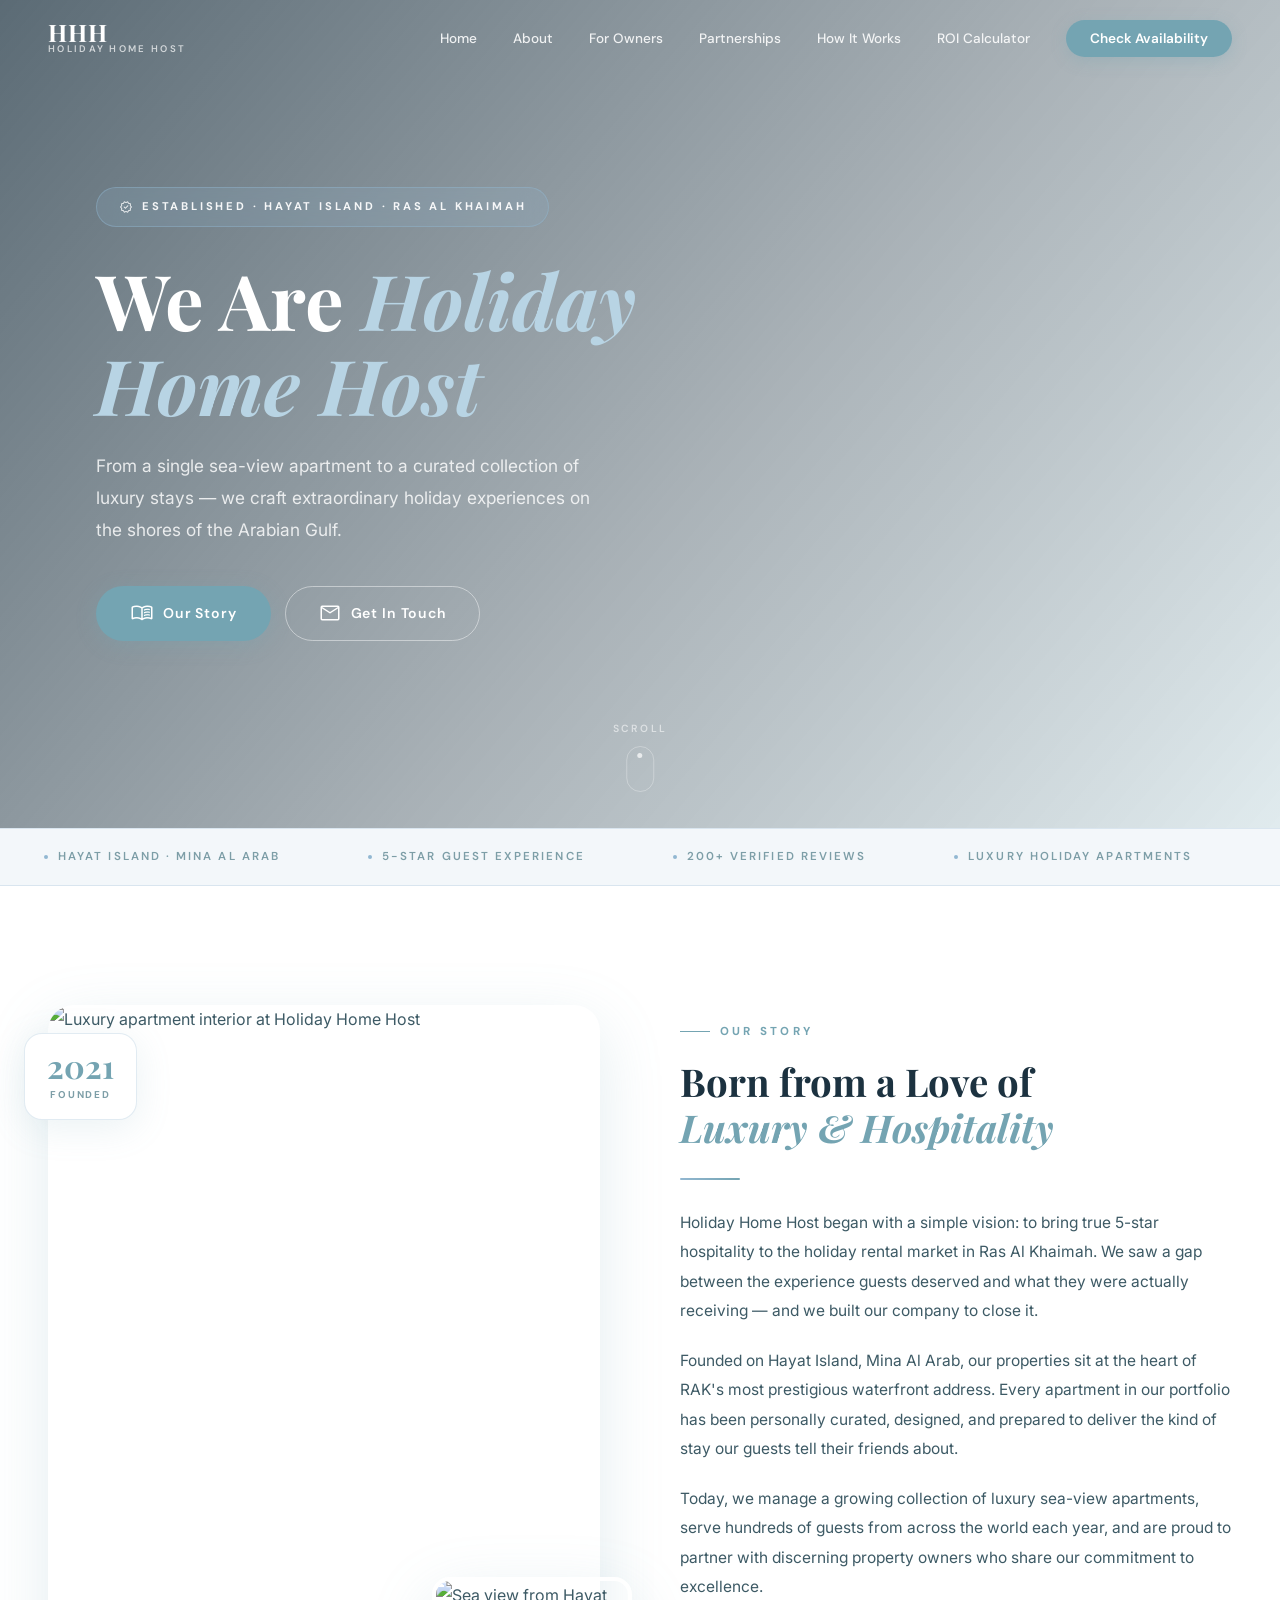
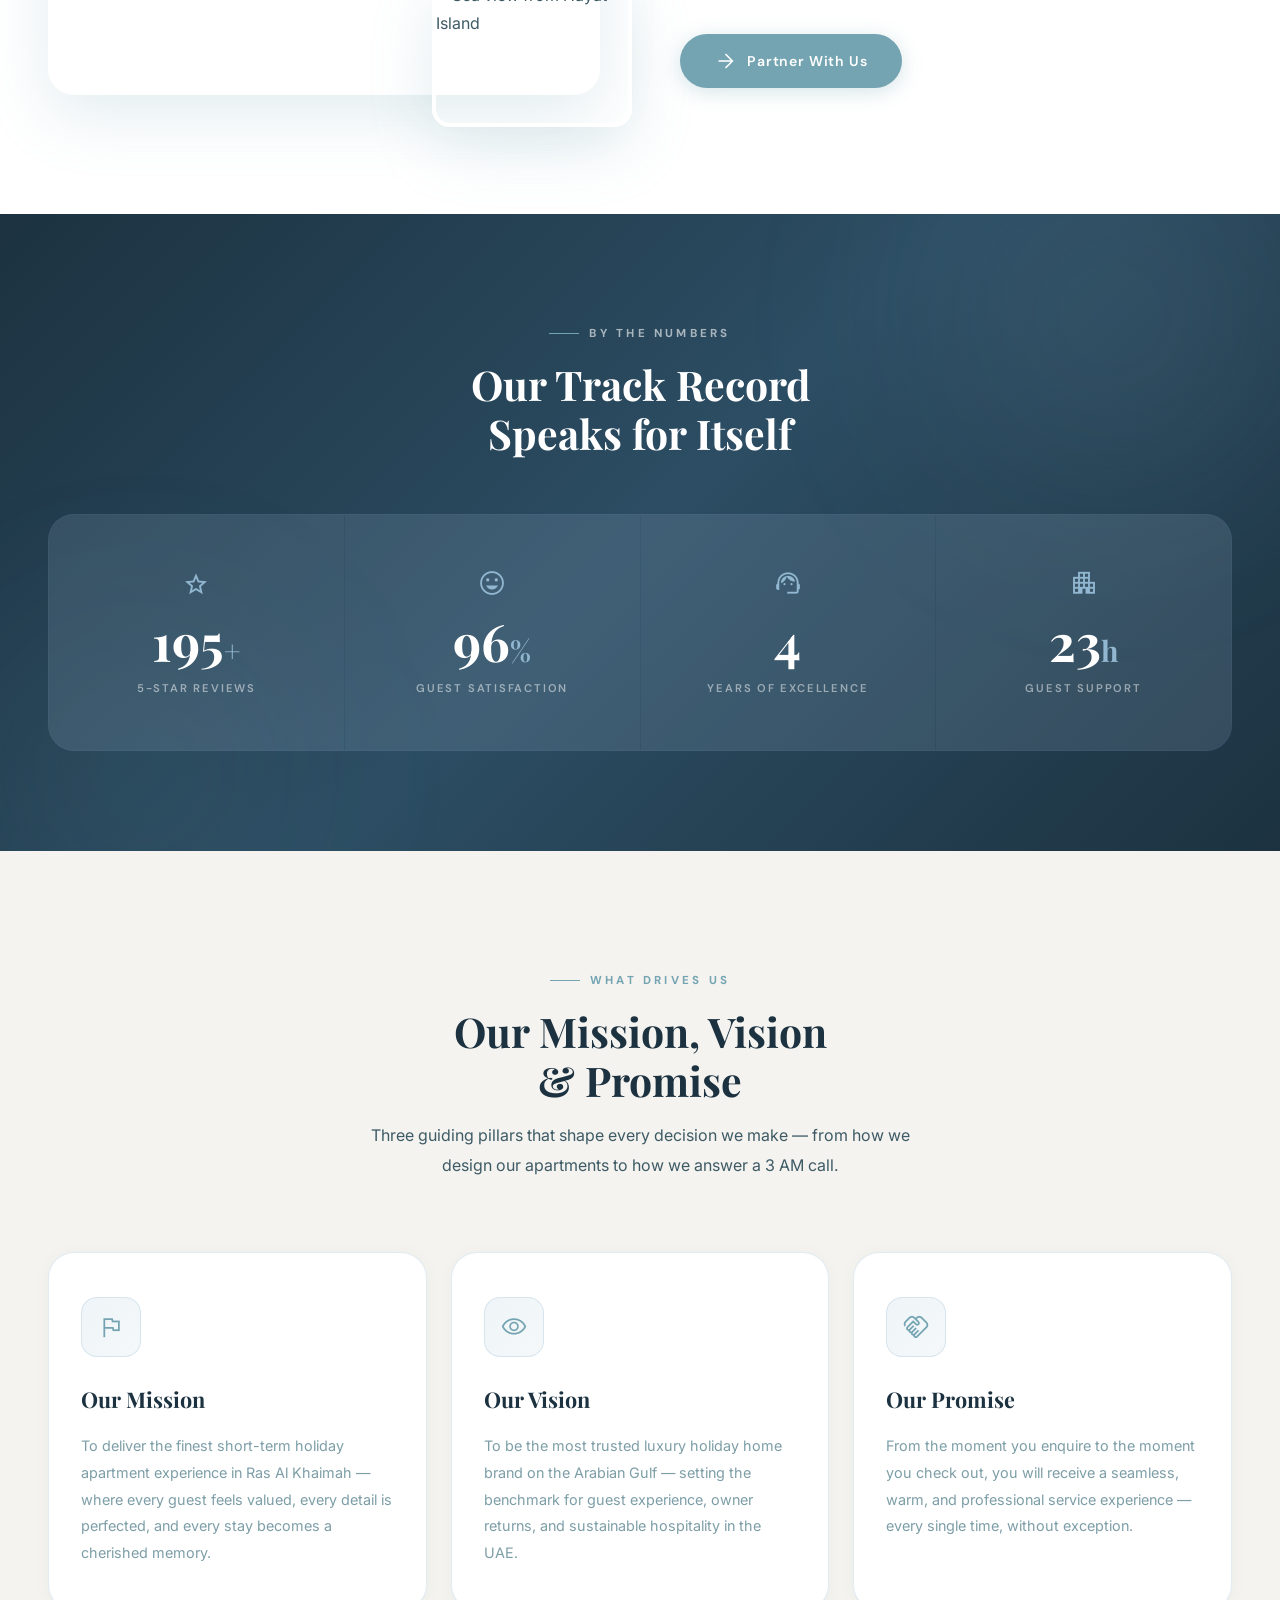
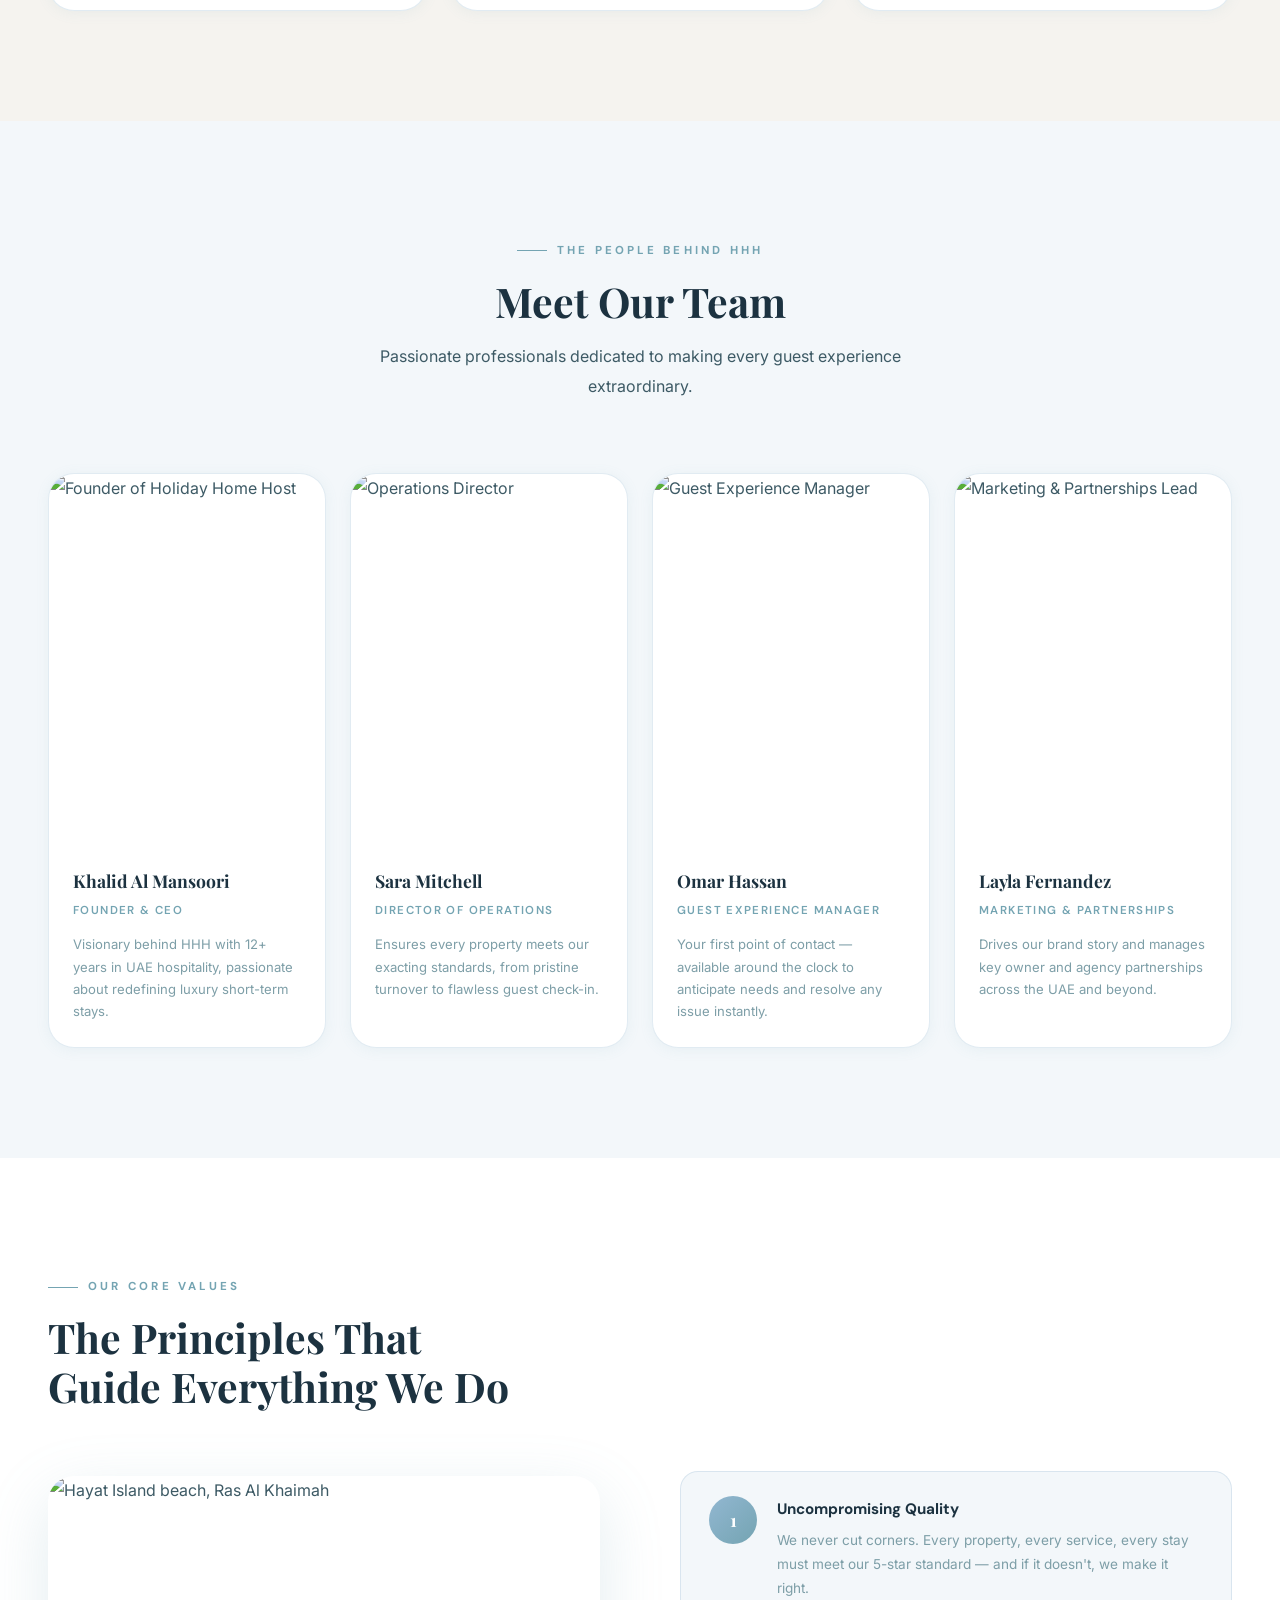
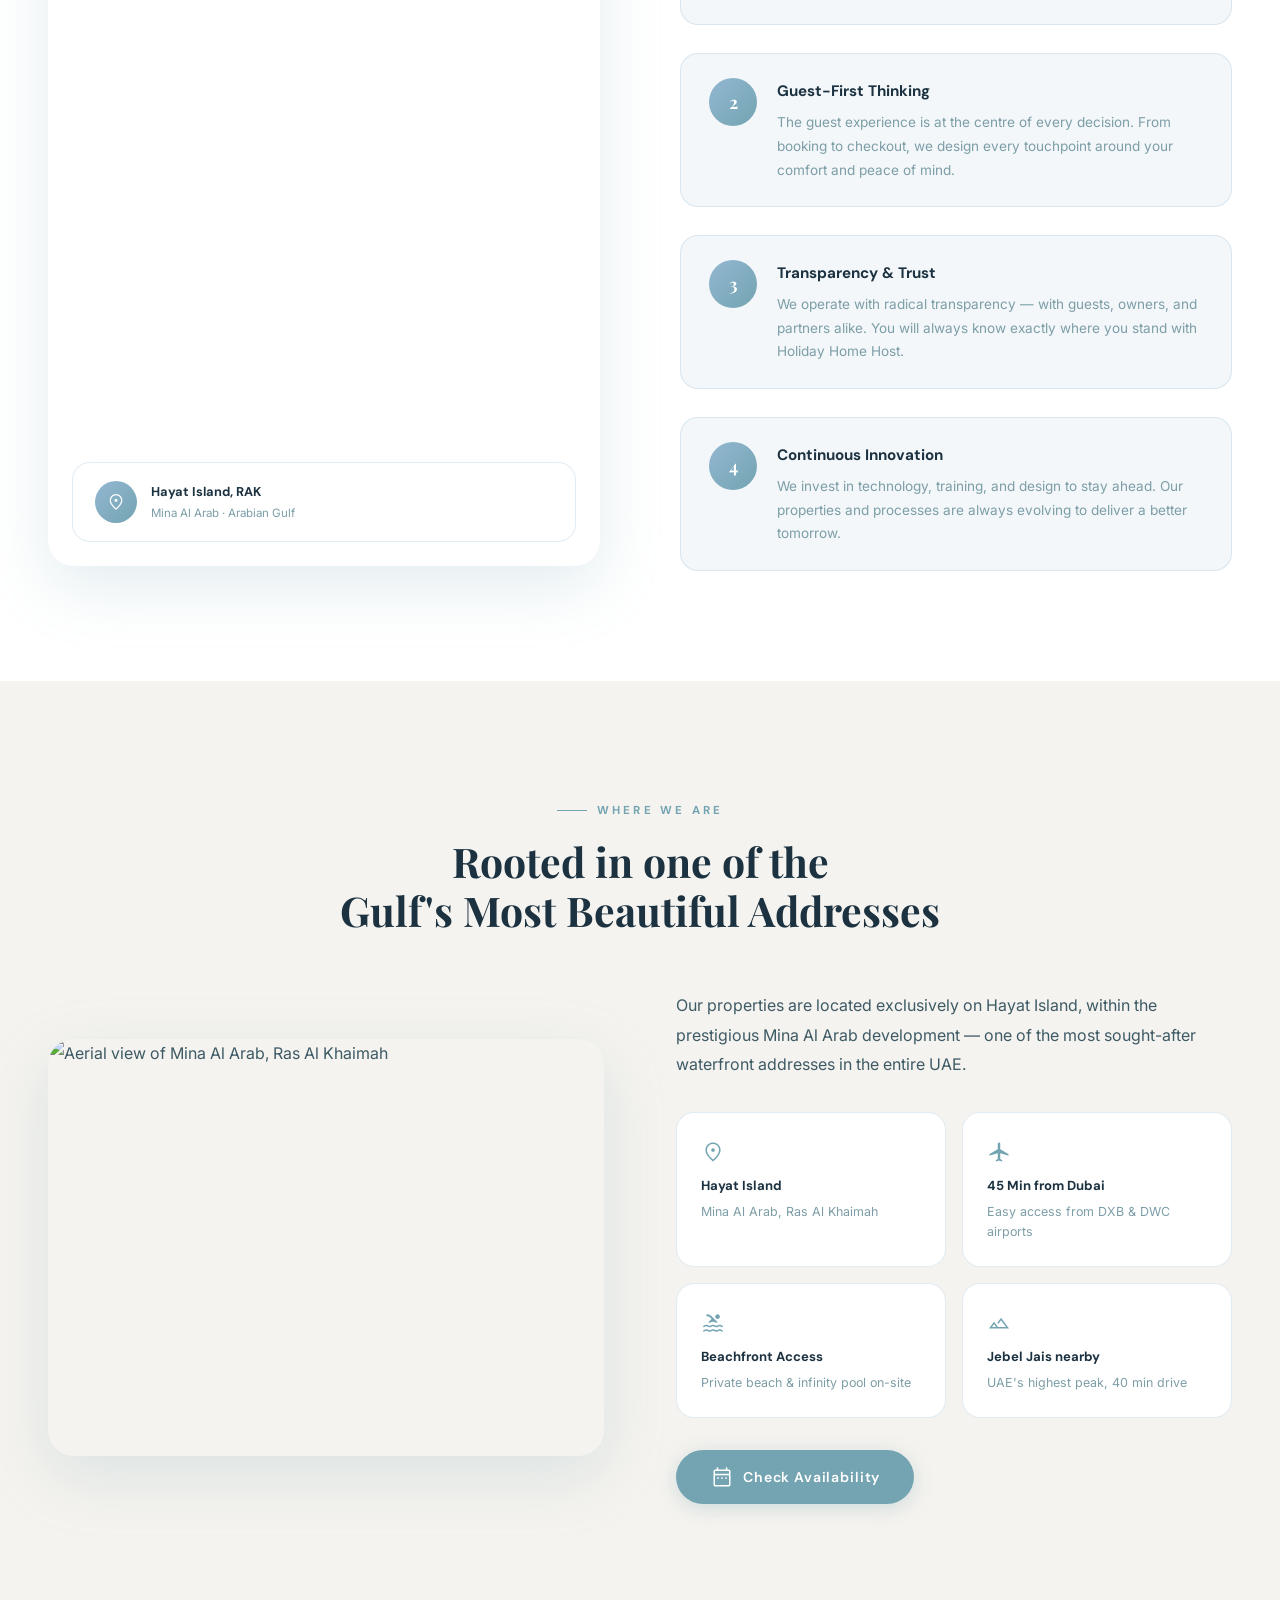
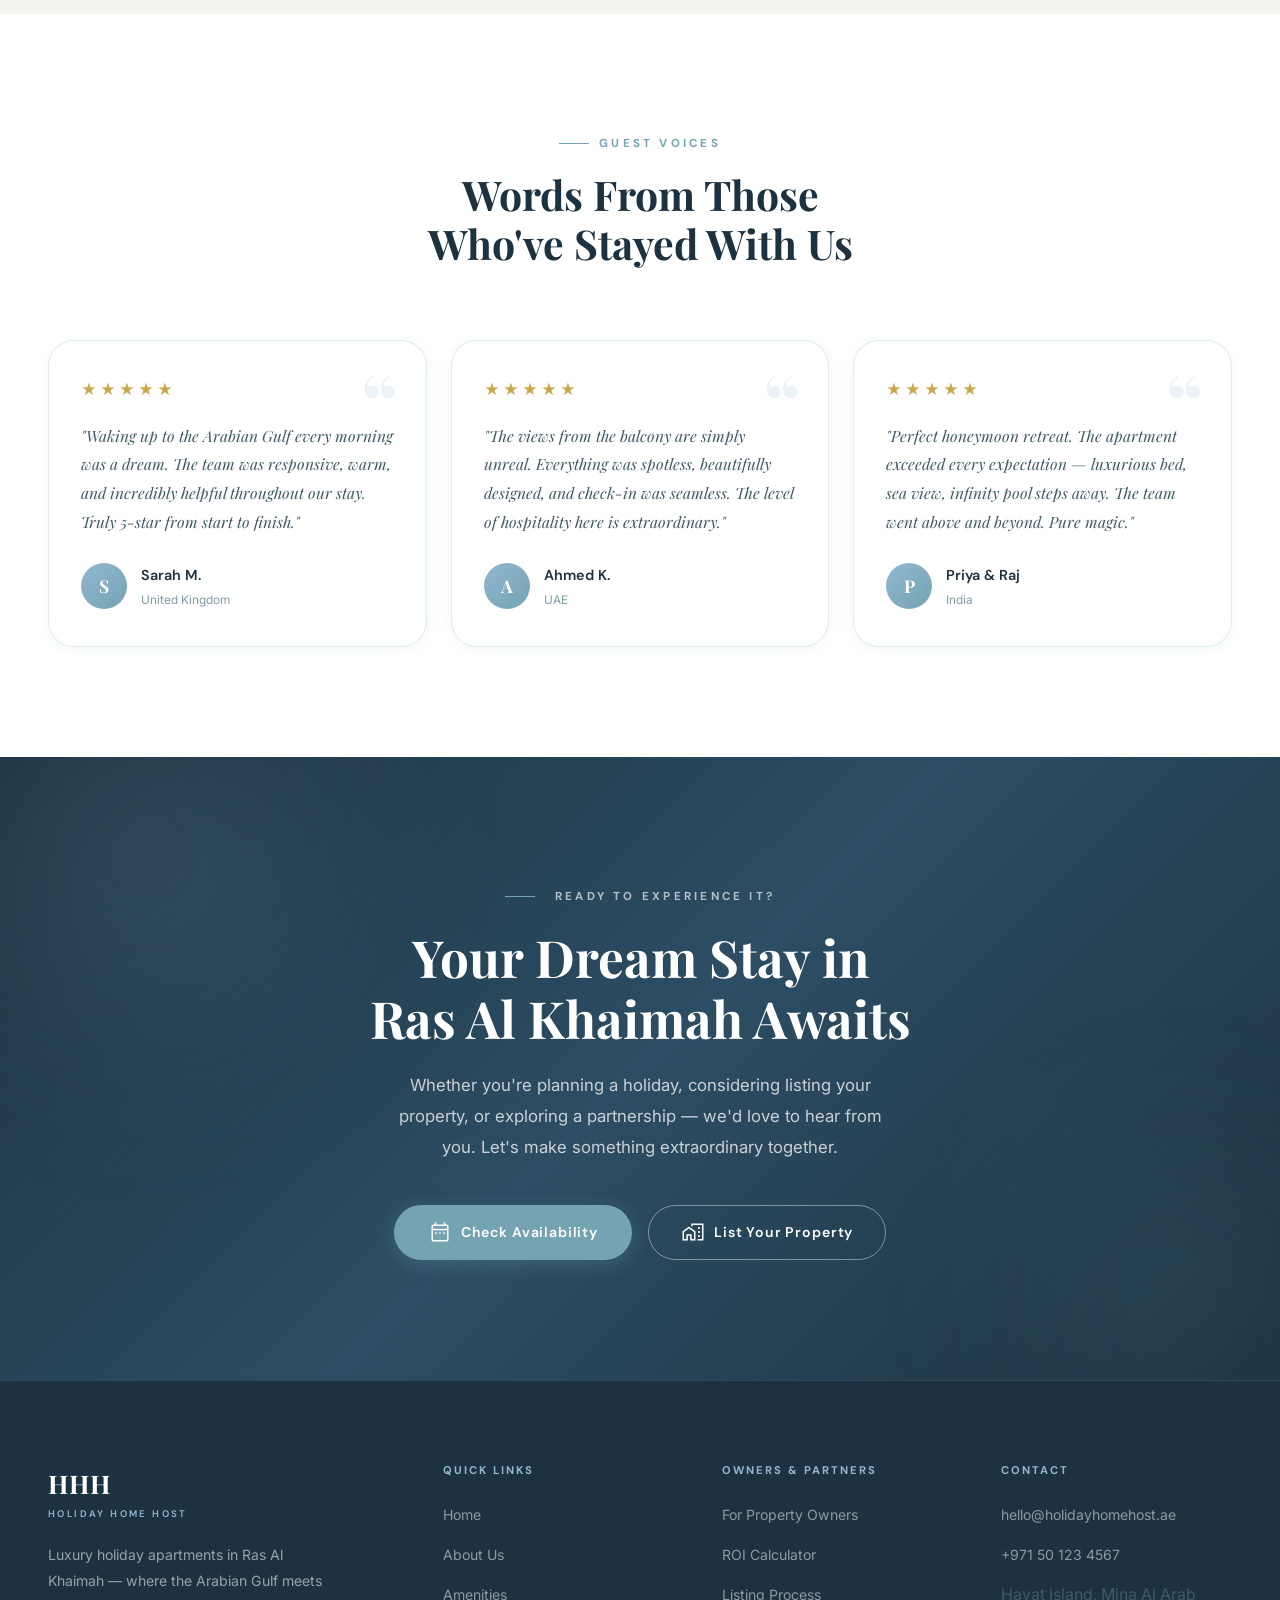
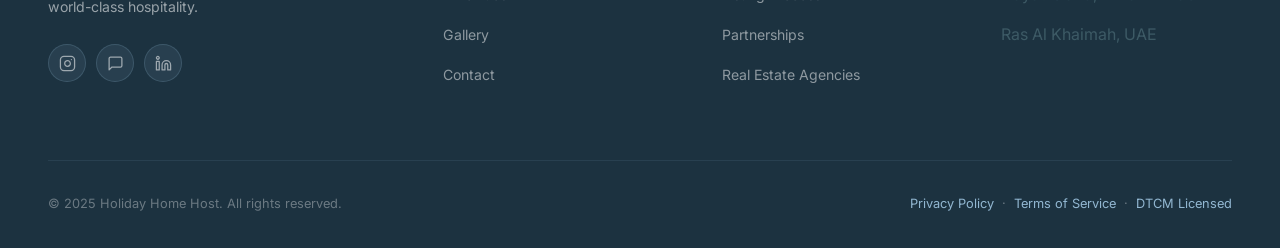
==== about.html @ aafdb121 "first commit" ====
<!DOCTYPE html>
<html lang="en">
<head>
  <meta charset="UTF-8" />
  <meta name="viewport" content="width=device-width, initial-scale=1.0" />
  <title>About Us | Holiday Home Host — Luxury Holiday Homes, Ras Al Khaimah</title>
  <meta name="description" content="Learn about Holiday Home Host — a premium holiday home management company delivering 5-star guest experiences from Hayat Island, Mina Al Arab, Ras Al Khaimah, UAE." />
  <meta name="robots" content="index, follow" />
  <link rel="canonical" href="https://www.holidayhomehost.ae/about.html" />

  <!-- Open Graph -->
  <meta property="og:type" content="website" />
  <meta property="og:title" content="About Holiday Home Host — Luxury Holiday Homes, RAK" />
  <meta property="og:description" content="Premium holiday home management on Hayat Island, Mina Al Arab. Our story, our mission, our team." />
  <meta property="og:image" content="https://images.unsplash.com/photo-1582719478250-c89cae4dc85b?w=1200&q=85" />
  <meta property="og:url" content="https://www.holidayhomehost.ae/about.html" />

  <link rel="stylesheet" href="style.css" />
  <link rel="preconnect" href="https://fonts.googleapis.com">
  <link rel="preconnect" href="https://fonts.gstatic.com" crossorigin>
  <link href="https://fonts.googleapis.com/css2?family=Material+Symbols+Outlined:opsz,wght,FILL,GRAD@24,300,0,0&family=Playfair+Display:ital,wght@0,400;0,600;0,700;0,800;1,400;1,600&family=Inter:wght@300;400;500;600&family=DM+Sans:wght@300;400;500;600;700&display=swap" rel="stylesheet" />

  <style>
    /* ============================================================
       ABOUT PAGE — SCOPED STYLES
    ============================================================ */

    /* ── HERO ── */
    .about-hero {
      position: relative;
      height: 92vh;
      min-height: 640px;
      display: flex;
      align-items: center;
      overflow: hidden;
    }
    .about-hero-bg {
      position: absolute;
      inset: 0;
      background-image: url('https://images.unsplash.com/photo-1571896349842-33c89424de2d?w=1920&q=80');
      background-size: cover;
      background-position: center 30%;
      transform: scale(1.07);
      animation: heroZoom 14s ease-out forwards;
      will-change: transform;
    }
    .about-hero-overlay {
      position: absolute;
      inset: 0;
      background: linear-gradient(130deg, rgba(28,50,64,.72) 0%, rgba(28,50,64,.38) 55%, rgba(116,164,178,.22) 100%);
    }
    .about-hero-content {
      position: relative;
      z-index: 2;
      max-width: 760px;
      padding: 0 48px;
    }
    .about-hero-badge {
      display: inline-flex;
      align-items: center;
      gap: 9px;
      background: rgba(146,183,209,.18);
      border: 1px solid rgba(146,183,209,.42);
      backdrop-filter: blur(14px);
      color: rgba(255,255,255,.92);
      font-family: var(--font-ui);
      font-size: .7rem;
      font-weight: 700;
      letter-spacing: .25em;
      text-transform: uppercase;
      padding: 9px 22px;
      border-radius: var(--radius-xl);
      margin-bottom: 30px;
      opacity: 0;
      animation: fadeInUp .8s .3s forwards;
    }
    .about-hero h1 {
      font-family: var(--font-serif);
      font-size: clamp(2.8rem, 6vw, 5rem);
      font-weight: 700;
      line-height: 1.1;
      color: var(--white);
      margin-bottom: 24px;
      opacity: 0;
      animation: fadeInUp .9s .55s forwards;
    }
    .about-hero h1 em { color: #B8D4E4; font-style: italic; }
    .about-hero-sub {
      font-size: 1.08rem;
      color: rgba(255,255,255,.82);
      line-height: 1.85;
      max-width: 500px;
      margin-bottom: 40px;
      opacity: 0;
      animation: fadeInUp .9s .78s forwards;
    }
    .about-hero-actions {
      display: flex;
      gap: 14px;
      flex-wrap: wrap;
      opacity: 0;
      animation: fadeInUp .9s 1s forwards;
    }
    .about-hero-scroll {
      position: absolute;
      bottom: 36px;
      left: 50%;
      transform: translateX(-50%);
      display: flex;
      flex-direction: column;
      align-items: center;
      gap: 8px;
      z-index: 2;
      opacity: 0;
      animation: fadeIn 1s 1.4s forwards;
    }
    .about-hero-scroll span {
      font-family: var(--font-ui);
      font-size: .65rem;
      font-weight: 600;
      letter-spacing: .2em;
      text-transform: uppercase;
      color: rgba(255,255,255,.55);
    }
    .scroll-dot-wrap {
      width: 28px;
      height: 46px;
      border: 1.5px solid rgba(255,255,255,.3);
      border-radius: 14px;
      display: flex;
      align-items: flex-start;
      justify-content: center;
      padding-top: 6px;
    }
    .scroll-dot {
      width: 5px;
      height: 5px;
      background: rgba(255,255,255,.7);
      border-radius: 50%;
      animation: scrollDot 2s ease-in-out infinite;
    }
    @keyframes scrollDot {
      0%, 100% { transform: translateY(0); opacity: 1; }
      60% { transform: translateY(18px); opacity: .2; }
    }

    /* ── MARQUEE ── */
    .about-marquee { padding: 0; overflow: hidden; background: var(--bg-soft); border-top: 1px solid var(--border); border-bottom: 1px solid var(--border); }
    .about-marquee-track { display: flex; width: max-content; animation: marquee 28s linear infinite; padding: 18px 0; }
    .about-marquee-item { display: flex; align-items: center; gap: 10px; padding: 0 44px; font-family: var(--font-ui); font-size: .72rem; font-weight: 600; letter-spacing: .18em; text-transform: uppercase; color: var(--secondary); white-space: nowrap; }
    .about-marquee-item .dot { width: 4px; height: 4px; background: var(--primary); border-radius: 50%; }

    /* ── STORY SECTION ── */
    .story-section { background: var(--bg-main); padding: 110px 0; }
    .story-wrap { display: grid; grid-template-columns: 1fr 1fr; gap: 80px; align-items: center; }
    .story-visual { position: relative; }
    .story-img-main {
      border-radius: var(--radius-lg);
      overflow: hidden;
      aspect-ratio: 4/5;
      box-shadow: var(--shadow-lg);
    }
    .story-img-main img { width: 100%; height: 100%; object-fit: cover; transition: transform .8s ease; }
    .story-img-main:hover img { transform: scale(1.04); }
    .story-img-float {
      position: absolute;
      bottom: -32px;
      right: -32px;
      width: 200px;
      border-radius: var(--radius-md);
      overflow: hidden;
      box-shadow: var(--shadow-lg);
      border: 4px solid var(--white);
      aspect-ratio: 4/3;
    }
    .story-img-float img { width: 100%; height: 100%; object-fit: cover; }
    .story-founded-badge {
      position: absolute;
      top: 28px;
      left: -24px;
      background: var(--white);
      border: 1px solid var(--border);
      border-radius: var(--radius-md);
      padding: 16px 22px;
      box-shadow: var(--shadow-md);
      text-align: center;
    }
    .story-founded-badge .year { font-family: var(--font-serif); font-size: 2rem; font-weight: 700; color: var(--primary-dark); display: block; line-height: 1; }
    .story-founded-badge .label { font-family: var(--font-ui); font-size: .62rem; font-weight: 700; letter-spacing: .18em; text-transform: uppercase; color: var(--text-muted); margin-top: 4px; display: block; }
    .story-content { padding: 16px 0; }
    .story-content h2 { font-family: var(--font-serif); font-size: clamp(1.9rem, 3vw, 2.7rem); font-weight: 700; color: var(--text-dark); line-height: 1.2; margin-bottom: 24px; }
    .story-content h2 span { color: var(--primary-dark); font-style: italic; }
    .story-content p { font-size: .97rem; color: var(--text-body); line-height: 1.9; margin-bottom: 20px; }
    .story-divider { width: 60px; height: 2px; background: linear-gradient(90deg, var(--primary), var(--primary-dark)); border-radius: 2px; margin: 28px 0; }

    /* ── NUMBERS ── */
    .numbers-section {
      background: linear-gradient(135deg, #1C3240 0%, #2c4d63 50%, #1C3240 100%);
      padding: 100px 0;
      position: relative;
      overflow: hidden;
    }
    .numbers-bg-blob {
      position: absolute;
      border-radius: 50%;
      filter: blur(90px);
      pointer-events: none;
    }
    .numbers-bg-blob-1 { width: 500px; height: 500px; background: radial-gradient(circle, rgba(146,183,209,.15) 0%, transparent 70%); top: -150px; right: -80px; animation: shapeFloat 9s ease-in-out infinite; }
    .numbers-bg-blob-2 { width: 400px; height: 400px; background: radial-gradient(circle, rgba(116,164,178,.12) 0%, transparent 70%); bottom: -120px; left: -60px; animation: shapeFloat 11s ease-in-out infinite reverse; }
    .numbers-grid {
      position: relative;
      z-index: 1;
      display: grid;
      grid-template-columns: repeat(4, 1fr);
      gap: 1px;
      background: rgba(146,183,209,.12);
      border: 1px solid rgba(146,183,209,.12);
      border-radius: var(--radius-lg);
      overflow: hidden;
    }
    .number-item {
      background: rgba(255,255,255,.04);
      padding: 52px 36px;
      text-align: center;
      transition: background .35s;
    }
    .number-item:hover { background: rgba(146,183,209,.1); }
    .number-icon { color: var(--primary); margin-bottom: 18px; }
    .number-icon .material-symbols-outlined { font-size: 30px; }
    .number-val { font-family: var(--font-serif); font-size: clamp(2.4rem, 4vw, 3.4rem); font-weight: 700; color: var(--white); display: block; line-height: 1; }
    .number-suffix { font-family: var(--font-serif); font-size: 1.8rem; color: var(--primary); }
    .number-label { font-family: var(--font-ui); font-size: .7rem; font-weight: 600; letter-spacing: .16em; text-transform: uppercase; color: rgba(255,255,255,.5); margin-top: 12px; display: block; }

    /* ── MISSION SECTION ── */
    .mission-section { background: var(--bg-warm); padding: 110px 0; }
    .mission-header { text-align: center; max-width: 660px; margin: 0 auto 72px; }
    .mission-cards { display: grid; grid-template-columns: repeat(3, 1fr); gap: 24px; }
    .mission-card {
      background: var(--white);
      border: 1px solid var(--border);
      border-radius: var(--radius-lg);
      padding: 44px 32px;
      transition: var(--transition);
      box-shadow: var(--shadow-sm);
      position: relative;
      overflow: hidden;
    }
    .mission-card::before {
      content: '';
      position: absolute;
      top: 0; left: 0; right: 0;
      height: 3px;
      background: linear-gradient(90deg, var(--primary), var(--primary-dark));
      transform: scaleX(0);
      transform-origin: left;
      transition: transform .5s ease;
    }
    .mission-card:hover { transform: translateY(-8px); box-shadow: var(--shadow-md); border-color: var(--border-hover); }
    .mission-card:hover::before { transform: scaleX(1); }
    .mission-card-icon {
      width: 60px; height: 60px;
      border-radius: 16px;
      background: linear-gradient(135deg, rgba(146,183,209,.15), rgba(116,164,178,.08));
      border: 1px solid var(--border);
      display: flex; align-items: center; justify-content: center;
      margin-bottom: 24px;
      transition: var(--transition);
    }
    .mission-card-icon .material-symbols-outlined { font-size: 28px; color: var(--primary-dark); }
    .mission-card:hover .mission-card-icon { background: linear-gradient(135deg, rgba(146,183,209,.28), rgba(116,164,178,.18)); transform: scale(1.1) rotate(6deg); }
    .mission-card h3 { font-family: var(--font-serif); font-size: 1.35rem; font-weight: 700; color: var(--text-dark); margin-bottom: 14px; }
    .mission-card p { font-size: .9rem; color: var(--text-muted); line-height: 1.85; }

    /* ── TEAM SECTION ── */
    .team-section { background: var(--bg-soft); padding: 110px 0; }
    .team-header { text-align: center; max-width: 580px; margin: 0 auto 72px; }
    .team-grid { display: grid; grid-template-columns: repeat(4, 1fr); gap: 24px; }
    .team-card {
      background: var(--white);
      border: 1px solid var(--border);
      border-radius: var(--radius-lg);
      overflow: hidden;
      transition: var(--transition);
      box-shadow: var(--shadow-sm);
    }
    .team-card:hover { transform: translateY(-8px); box-shadow: var(--shadow-md); border-color: var(--border-hover); }
    .team-card-photo {
      aspect-ratio: 3/4;
      overflow: hidden;
      position: relative;
    }
    .team-card-photo img { width: 100%; height: 100%; object-fit: cover; object-position: top; transition: transform .7s ease; }
    .team-card:hover .team-card-photo img { transform: scale(1.06); }
    .team-card-photo-overlay {
      position: absolute;
      inset: 0;
      background: linear-gradient(0deg, rgba(28,50,64,.7) 0%, transparent 50%);
      opacity: 0;
      transition: opacity .4s;
    }
    .team-card:hover .team-card-photo-overlay { opacity: 1; }
    .team-social-links {
      position: absolute;
      bottom: 16px;
      left: 50%;
      transform: translateX(-50%);
      display: flex;
      gap: 10px;
      opacity: 0;
      transition: opacity .35s .1s;
    }
    .team-card:hover .team-social-links { opacity: 1; }
    .team-social-link {
      width: 36px; height: 36px;
      background: rgba(255,255,255,.15);
      backdrop-filter: blur(10px);
      border: 1px solid rgba(255,255,255,.3);
      border-radius: 50%;
      display: flex; align-items: center; justify-content: center;
      color: var(--white);
      transition: background .25s;
    }
    .team-social-link:hover { background: var(--primary-dark); border-color: var(--primary-dark); }
    .team-social-link .material-symbols-outlined { font-size: 16px; }
    .team-card-info { padding: 24px; }
    .team-card-info h3 { font-family: var(--font-serif); font-size: 1.1rem; font-weight: 700; color: var(--text-dark); margin-bottom: 4px; }
    .team-card-role { font-family: var(--font-ui); font-size: .72rem; font-weight: 600; letter-spacing: .12em; text-transform: uppercase; color: var(--primary-dark); margin-bottom: 12px; display: block; }
    .team-card-info p { font-size: .82rem; color: var(--text-muted); line-height: 1.7; }

    /* ── VALUES TIMELINE ── */
    .values-section { background: var(--bg-main); padding: 110px 0; }
    .values-wrap { display: grid; grid-template-columns: 1fr 1fr; gap: 80px; align-items: center; margin-top: 60px; }
    .values-image { position: relative; border-radius: var(--radius-lg); overflow: hidden; aspect-ratio: 4/5; box-shadow: var(--shadow-lg); }
    .values-image img { width: 100%; height: 100%; object-fit: cover; }
    .values-image-tag {
      position: absolute;
      bottom: 24px;
      left: 24px;
      right: 24px;
      background: rgba(255,255,255,.92);
      backdrop-filter: blur(16px);
      border: 1px solid var(--border);
      border-radius: var(--radius-md);
      padding: 18px 22px;
      display: flex;
      align-items: center;
      gap: 14px;
    }
    .values-image-tag-icon { width: 42px; height: 42px; background: linear-gradient(135deg, var(--primary), var(--primary-dark)); border-radius: 50%; display: flex; align-items: center; justify-content: center; flex-shrink: 0; }
    .values-image-tag-icon .material-symbols-outlined { font-size: 20px; color: var(--white); }
    .values-image-tag-text .tag-title { font-family: var(--font-ui); font-size: .8rem; font-weight: 700; color: var(--text-dark); }
    .values-image-tag-text .tag-sub { font-size: .72rem; color: var(--text-muted); }
    .values-list { display: flex; flex-direction: column; gap: 28px; }
    .value-item {
      display: flex;
      gap: 20px;
      padding: 24px 28px;
      background: var(--bg-soft);
      border: 1px solid var(--border);
      border-radius: var(--radius-md);
      transition: var(--transition);
      cursor: default;
    }
    .value-item:hover { border-color: var(--border-hover); box-shadow: var(--shadow-sm); transform: translateX(6px); }
    .value-item-num {
      width: 48px; height: 48px;
      background: linear-gradient(135deg, var(--primary), var(--primary-dark));
      border-radius: 50%;
      display: flex; align-items: center; justify-content: center;
      font-family: var(--font-serif);
      font-size: 1.1rem;
      font-weight: 700;
      color: var(--white);
      flex-shrink: 0;
    }
    .value-item-body h4 { font-family: var(--font-ui); font-size: .95rem; font-weight: 700; color: var(--text-dark); margin-bottom: 6px; }
    .value-item-body p { font-size: .85rem; color: var(--text-muted); line-height: 1.75; }

    /* ── LOCATION ── */
    .location-section { background: var(--bg-warm); padding: 110px 0; }
    .location-wrap { display: grid; grid-template-columns: 1fr 1fr; gap: 72px; align-items: center; margin-top: 56px; }
    .location-image { border-radius: var(--radius-lg); overflow: hidden; aspect-ratio: 4/3; box-shadow: var(--shadow-lg); }
    .location-image img { width: 100%; height: 100%; object-fit: cover; transition: transform .7s; }
    .location-image:hover img { transform: scale(1.04); }
    .location-facts { display: grid; grid-template-columns: 1fr 1fr; gap: 16px; }
    .location-fact {
      background: var(--white);
      border: 1px solid var(--border);
      border-radius: var(--radius-md);
      padding: 24px;
      transition: var(--transition);
    }
    .location-fact:hover { border-color: var(--border-hover); transform: translateY(-4px); box-shadow: var(--shadow-sm); }
    .location-fact-icon { color: var(--primary-dark); margin-bottom: 10px; }
    .location-fact-icon .material-symbols-outlined { font-size: 24px; }
    .location-fact h4 { font-family: var(--font-ui); font-size: .82rem; font-weight: 700; color: var(--text-dark); margin-bottom: 4px; }
    .location-fact p { font-size: .78rem; color: var(--text-muted); line-height: 1.6; }

    /* ── TESTIMONIALS ── */
    .about-reviews { background: var(--bg-main); padding: 110px 0; }
    .about-reviews-header { text-align: center; max-width: 580px; margin: 0 auto 72px; }
    .about-reviews-grid { display: grid; grid-template-columns: repeat(3, 1fr); gap: 24px; }
    .about-review-card {
      background: var(--white);
      border: 1px solid var(--border);
      border-radius: var(--radius-lg);
      padding: 36px 32px;
      transition: var(--transition);
      box-shadow: var(--shadow-sm);
      position: relative;
    }
    .about-review-card::before {
      content: '\201C';
      position: absolute;
      top: 20px;
      right: 28px;
      font-family: var(--font-serif);
      font-size: 5rem;
      line-height: 1;
      color: rgba(146,183,209,.18);
      font-weight: 700;
    }
    .about-review-card:hover { border-color: var(--border-hover); transform: translateY(-5px); box-shadow: var(--shadow-md); }
    .about-review-stars { color: #C9A84C; font-size: .95rem; letter-spacing: 3px; margin-bottom: 18px; }
    .about-review-text { font-family: var(--font-serif); font-size: .97rem; font-style: italic; color: var(--text-body); line-height: 1.85; margin-bottom: 26px; }
    .about-review-author { display: flex; align-items: center; gap: 14px; }
    .about-review-avatar { width: 46px; height: 46px; border-radius: 50%; background: linear-gradient(135deg, var(--primary), var(--primary-dark)); display: flex; align-items: center; justify-content: center; font-family: var(--font-serif); font-size: 1.1rem; font-weight: 700; color: var(--white); flex-shrink: 0; }
    .about-review-name { font-family: var(--font-ui); font-weight: 600; font-size: .9rem; color: var(--text-dark); }
    .about-review-country { font-size: .74rem; color: var(--text-muted); margin-top: 2px; }

    /* ── CTA BANNER ── */
    .about-cta {
      padding: 120px 0;
      background: linear-gradient(135deg, #1C3240 0%, #2c4d63 50%, #1C3240 100%);
      position: relative;
      overflow: hidden;
      text-align: center;
    }
    .about-cta-bg-shapes { position: absolute; inset: 0; pointer-events: none; }
    .about-cta-shape { position: absolute; border-radius: 50%; filter: blur(80px); }
    .about-cta-shape-1 { width: 500px; height: 500px; background: radial-gradient(circle, rgba(146,183,209,.18) 0%, transparent 70%); top: -150px; left: -100px; animation: shapeFloat 9s ease-in-out infinite; }
    .about-cta-shape-2 { width: 380px; height: 380px; background: radial-gradient(circle, rgba(116,164,178,.14) 0%, transparent 70%); bottom: -100px; right: -80px; animation: shapeFloat 11s ease-in-out infinite reverse; }
    .about-cta-inner { position: relative; z-index: 1; max-width: 700px; margin: 0 auto; }
    .about-cta h2 { font-family: var(--font-serif); font-size: clamp(2rem, 4vw, 3.2rem); font-weight: 700; color: var(--white); line-height: 1.2; margin-bottom: 20px; }
    .about-cta p { font-size: 1.05rem; color: rgba(255,255,255,.75); line-height: 1.85; margin-bottom: 42px; max-width: 520px; margin-left: auto; margin-right: auto; }
    .about-cta-links { display: flex; gap: 16px; justify-content: center; flex-wrap: wrap; }

    /* ── RESPONSIVE ── */
    @media (max-width: 1100px) {
      .team-grid { grid-template-columns: repeat(2, 1fr); }
      .numbers-grid { grid-template-columns: repeat(2, 1fr); }
    }
    @media (max-width: 900px) {
      .story-wrap, .values-wrap, .location-wrap { grid-template-columns: 1fr; gap: 48px; }
      .story-img-float { display: none; }
      .story-founded-badge { left: 16px; top: 16px; }
      .mission-cards { grid-template-columns: 1fr; }
      .about-reviews-grid { grid-template-columns: 1fr; }
      .about-hero-content { padding: 0 24px; }
      .team-grid { grid-template-columns: 1fr 1fr; }
    }
    @media (max-width: 600px) {
      .team-grid { grid-template-columns: 1fr; }
      .numbers-grid { grid-template-columns: 1fr 1fr; }
      .location-facts { grid-template-columns: 1fr; }
    }
  </style>
</head>
<body>

<!-- NAV -->
<nav class="nav" id="mainNav">
  <a href="index.html" class="nav-logo">
    <span class="logo-main">HHH</span>
    <span class="logo-sub">Holiday Home Host</span>
  </a>
  <ul class="nav-links" id="navLinks">
    <li><a href="index.html">Home</a></li>
    <li><a href="about.html">About</a></li>
    <li><a href="property-owners.html">For Owners</a></li>
    <li><a href="partnerships.html">Partnerships</a></li>
    <li><a href="listing-process.html">How It Works</a></li>
    <li><a href="roi-calculator.html">ROI Calculator</a></li>
    <li><a href="index.html#contact" class="nav-cta">Check Availability</a></li>
  </ul>
  <button class="nav-hamburger" id="navHamburger" aria-label="Toggle menu" aria-expanded="false">
    <span></span><span></span><span></span>
  </button>
</nav>

<!-- HERO -->
<section class="about-hero" id="aboutHero">
  <div class="about-hero-bg"></div>
  <div class="about-hero-overlay"></div>
  <div class="container">
    <div class="about-hero-content">
      <div class="about-hero-badge">
        <span class="material-symbols-outlined" style="font-size:14px;">verified</span>
        Established · Hayat Island · Ras Al Khaimah
      </div>
      <h1>We Are <em>Holiday<br>Home Host</em></h1>
      <p class="about-hero-sub">From a single sea-view apartment to a curated collection of luxury stays — we craft extraordinary holiday experiences on the shores of the Arabian Gulf.</p>
      <div class="about-hero-actions">
        <a href="#story" class="btn-primary" onclick="document.getElementById('story').scrollIntoView({behavior:'smooth'});return false;">
          <span class="material-symbols-outlined">menu_book</span>
          Our Story
        </a>
        <a href="index.html#contact" class="btn-outline" style="color:#fff;border-color:rgba(255,255,255,.45);">
          <span class="material-symbols-outlined">mail</span>
          Get In Touch
        </a>
      </div>
    </div>
  </div>
  <div class="about-hero-scroll">
    <span>Scroll</span>
    <div class="scroll-dot-wrap">
      <div class="scroll-dot"></div>
    </div>
  </div>
</section>

<!-- MARQUEE -->
<div class="about-marquee" aria-hidden="true">
  <div class="about-marquee-track">
    <div class="about-marquee-item"><span class="dot"></span>Hayat Island · Mina Al Arab</div>
    <div class="about-marquee-item"><span class="dot"></span>5-Star Guest Experience</div>
    <div class="about-marquee-item"><span class="dot"></span>200+ Verified Reviews</div>
    <div class="about-marquee-item"><span class="dot"></span>Luxury Holiday Apartments</div>
    <div class="about-marquee-item"><span class="dot"></span>24/7 Concierge Service</div>
    <div class="about-marquee-item"><span class="dot"></span>Ras Al Khaimah, UAE</div>
    <div class="about-marquee-item"><span class="dot"></span>Infinity Pool & Sea Views</div>
    <div class="about-marquee-item"><span class="dot"></span>Hayat Island · Mina Al Arab</div>
    <div class="about-marquee-item"><span class="dot"></span>5-Star Guest Experience</div>
    <div class="about-marquee-item"><span class="dot"></span>200+ Verified Reviews</div>
    <div class="about-marquee-item"><span class="dot"></span>Luxury Holiday Apartments</div>
    <div class="about-marquee-item"><span class="dot"></span>24/7 Concierge Service</div>
    <div class="about-marquee-item"><span class="dot"></span>Ras Al Khaimah, UAE</div>
    <div class="about-marquee-item"><span class="dot"></span>Infinity Pool & Sea Views</div>
  </div>
</div>

<!-- STORY SECTION -->
<section class="story-section" id="story">
  <div class="container">
    <div class="story-wrap">
      <div class="story-visual reveal">
        <div class="story-founded-badge">
          <span class="year">2021</span>
          <span class="label">Founded</span>
        </div>
        <div class="story-img-main">
          <img src="https://images.unsplash.com/photo-1600596542815-ffad4c1539a9?w=900&q=85" alt="Luxury apartment interior at Holiday Home Host" loading="lazy" />
        </div>
        <div class="story-img-float">
          <img src="https://images.unsplash.com/photo-1582719478250-c89cae4dc85b?w=400&q=80" alt="Sea view from Hayat Island" loading="lazy" />
        </div>
      </div>
      <div class="story-content reveal reveal-delay-2">
        <div class="section-label">Our Story</div>
        <h2>Born from a Love of<br><span>Luxury & Hospitality</span></h2>
        <div class="story-divider"></div>
        <p>Holiday Home Host began with a simple vision: to bring true 5-star hospitality to the holiday rental market in Ras Al Khaimah. We saw a gap between the experience guests deserved and what they were actually receiving — and we built our company to close it.</p>
        <p>Founded on Hayat Island, Mina Al Arab, our properties sit at the heart of RAK's most prestigious waterfront address. Every apartment in our portfolio has been personally curated, designed, and prepared to deliver the kind of stay our guests tell their friends about.</p>
        <p>Today, we manage a growing collection of luxury sea-view apartments, serve hundreds of guests from across the world each year, and are proud to partner with discerning property owners who share our commitment to excellence.</p>
        <a href="index.html#contact" class="btn-primary" style="margin-top:12px;">
          <span class="material-symbols-outlined">arrow_forward</span>
          Partner With Us
        </a>
      </div>
    </div>
  </div>
</section>

<!-- NUMBERS -->
<section class="numbers-section">
  <div class="numbers-bg-blob numbers-bg-blob-1"></div>
  <div class="numbers-bg-blob numbers-bg-blob-2"></div>
  <div class="container">
    <div class="reveal" style="text-align:center;margin-bottom:56px;">
      <div class="section-label" style="justify-content:center;color:rgba(255,255,255,.6);">By The Numbers</div>
      <h2 class="section-title" style="color:var(--white);">Our Track Record<br>Speaks for Itself</h2>
    </div>
    <div class="numbers-grid reveal">
      <div class="number-item">
        <div class="number-icon"><span class="material-symbols-outlined">star</span></div>
        <span class="number-val"><span class="counter" data-target="200">0</span><span class="number-suffix">+</span></span>
        <span class="number-label">5-Star Reviews</span>
      </div>
      <div class="number-item">
        <div class="number-icon"><span class="material-symbols-outlined">mood</span></div>
        <span class="number-val"><span class="counter" data-target="98">0</span><span class="number-suffix">%</span></span>
        <span class="number-label">Guest Satisfaction</span>
      </div>
      <div class="number-item">
        <div class="number-icon"><span class="material-symbols-outlined">support_agent</span></div>
        <span class="number-val"><span class="counter" data-target="4">0</span><span class="number-suffix"></span></span>
        <span class="number-label">Years of Excellence</span>
      </div>
      <div class="number-item">
        <div class="number-icon"><span class="material-symbols-outlined">apartment</span></div>
        <span class="number-val"><span class="counter" data-target="24">0</span><span class="number-suffix">h</span></span>
        <span class="number-label">Guest Support</span>
      </div>
    </div>
  </div>
</section>

<!-- MISSION & VALUES CARDS -->
<section class="mission-section" id="mission">
  <div class="container">
    <div class="mission-header reveal">
      <div class="section-label" style="justify-content:center;">What Drives Us</div>
      <h2 class="section-title" style="text-align:center;">Our Mission, Vision<br>& Promise</h2>
      <p class="section-desc" style="text-align:center;margin:0 auto;">Three guiding pillars that shape every decision we make — from how we design our apartments to how we answer a 3 AM call.</p>
    </div>
    <div class="mission-cards">
      <div class="mission-card reveal reveal-delay-1">
        <div class="mission-card-icon">
          <span class="material-symbols-outlined">flag</span>
        </div>
        <h3>Our Mission</h3>
        <p>To deliver the finest short-term holiday apartment experience in Ras Al Khaimah — where every guest feels valued, every detail is perfected, and every stay becomes a cherished memory.</p>
      </div>
      <div class="mission-card reveal reveal-delay-2">
        <div class="mission-card-icon">
          <span class="material-symbols-outlined">visibility</span>
        </div>
        <h3>Our Vision</h3>
        <p>To be the most trusted luxury holiday home brand on the Arabian Gulf — setting the benchmark for guest experience, owner returns, and sustainable hospitality in the UAE.</p>
      </div>
      <div class="mission-card reveal reveal-delay-3">
        <div class="mission-card-icon">
          <span class="material-symbols-outlined">handshake</span>
        </div>
        <h3>Our Promise</h3>
        <p>From the moment you enquire to the moment you check out, you will receive a seamless, warm, and professional service experience — every single time, without exception.</p>
      </div>
    </div>
  </div>
</section>

<!-- TEAM -->
<section class="team-section" id="team">
  <div class="container">
    <div class="team-header reveal">
      <div class="section-label" style="justify-content:center;">The People Behind HHH</div>
      <h2 class="section-title" style="text-align:center;">Meet Our Team</h2>
      <p class="section-desc" style="text-align:center;margin:0 auto;">Passionate professionals dedicated to making every guest experience extraordinary.</p>
    </div>
    <div class="team-grid">
      <div class="team-card reveal reveal-delay-1">
        <div class="team-card-photo">
          <img src="https://images.unsplash.com/photo-1560250097-0b93528c311a?w=500&q=80" alt="Founder of Holiday Home Host" loading="lazy" />
          <div class="team-card-photo-overlay"></div>
          <div class="team-social-links">
            <a href="#" class="team-social-link" aria-label="LinkedIn">
              <span class="material-symbols-outlined">work</span>
            </a>
            <a href="#" class="team-social-link" aria-label="Email">
              <span class="material-symbols-outlined">mail</span>
            </a>
          </div>
        </div>
        <div class="team-card-info">
          <h3>Khalid Al Mansoori</h3>
          <span class="team-card-role">Founder & CEO</span>
          <p>Visionary behind HHH with 12+ years in UAE hospitality, passionate about redefining luxury short-term stays.</p>
        </div>
      </div>
      <div class="team-card reveal reveal-delay-2">
        <div class="team-card-photo">
          <img src="https://images.unsplash.com/photo-1573496359142-b8d87734a5a2?w=500&q=80" alt="Operations Director" loading="lazy" />
          <div class="team-card-photo-overlay"></div>
          <div class="team-social-links">
            <a href="#" class="team-social-link" aria-label="LinkedIn">
              <span class="material-symbols-outlined">work</span>
            </a>
            <a href="#" class="team-social-link" aria-label="Email">
              <span class="material-symbols-outlined">mail</span>
            </a>
          </div>
        </div>
        <div class="team-card-info">
          <h3>Sara Mitchell</h3>
          <span class="team-card-role">Director of Operations</span>
          <p>Ensures every property meets our exacting standards, from pristine turnover to flawless guest check-in.</p>
        </div>
      </div>
      <div class="team-card reveal reveal-delay-3">
        <div class="team-card-photo">
          <img src="https://images.unsplash.com/photo-1519085360753-af0119f7cbe7?w=500&q=80" alt="Guest Experience Manager" loading="lazy" />
          <div class="team-card-photo-overlay"></div>
          <div class="team-social-links">
            <a href="#" class="team-social-link" aria-label="LinkedIn">
              <span class="material-symbols-outlined">work</span>
            </a>
            <a href="#" class="team-social-link" aria-label="Email">
              <span class="material-symbols-outlined">mail</span>
            </a>
          </div>
        </div>
        <div class="team-card-info">
          <h3>Omar Hassan</h3>
          <span class="team-card-role">Guest Experience Manager</span>
          <p>Your first point of contact — available around the clock to anticipate needs and resolve any issue instantly.</p>
        </div>
      </div>
      <div class="team-card reveal reveal-delay-4">
        <div class="team-card-photo">
          <img src="https://images.unsplash.com/photo-1508214751196-bcfd4ca60f91?w=500&q=80" alt="Marketing & Partnerships Lead" loading="lazy" />
          <div class="team-card-photo-overlay"></div>
          <div class="team-social-links">
            <a href="#" class="team-social-link" aria-label="LinkedIn">
              <span class="material-symbols-outlined">work</span>
            </a>
            <a href="#" class="team-social-link" aria-label="Email">
              <span class="material-symbols-outlined">mail</span>
            </a>
          </div>
        </div>
        <div class="team-card-info">
          <h3>Layla Fernandez</h3>
          <span class="team-card-role">Marketing & Partnerships</span>
          <p>Drives our brand story and manages key owner and agency partnerships across the UAE and beyond.</p>
        </div>
      </div>
    </div>
  </div>
</section>

<!-- VALUES -->
<section class="values-section" id="values">
  <div class="container">
    <div class="reveal" style="max-width:600px;">
      <div class="section-label">Our Core Values</div>
      <h2 class="section-title">The Principles That<br>Guide Everything We Do</h2>
    </div>
    <div class="values-wrap">
      <div class="values-image reveal">
        <img src="https://images.unsplash.com/photo-1507525428034-b723cf961d3e?w=900&q=85" alt="Hayat Island beach, Ras Al Khaimah" loading="lazy" />
        <div class="values-image-tag">
          <div class="values-image-tag-icon">
            <span class="material-symbols-outlined">location_on</span>
          </div>
          <div class="values-image-tag-text">
            <div class="tag-title">Hayat Island, RAK</div>
            <div class="tag-sub">Mina Al Arab · Arabian Gulf</div>
          </div>
        </div>
      </div>
      <div class="values-list reveal reveal-delay-2">
        <div class="value-item">
          <div class="value-item-num">1</div>
          <div class="value-item-body">
            <h4>Uncompromising Quality</h4>
            <p>We never cut corners. Every property, every service, every stay must meet our 5-star standard — and if it doesn't, we make it right.</p>
          </div>
        </div>
        <div class="value-item">
          <div class="value-item-num">2</div>
          <div class="value-item-body">
            <h4>Guest-First Thinking</h4>
            <p>The guest experience is at the centre of every decision. From booking to checkout, we design every touchpoint around your comfort and peace of mind.</p>
          </div>
        </div>
        <div class="value-item">
          <div class="value-item-num">3</div>
          <div class="value-item-body">
            <h4>Transparency & Trust</h4>
            <p>We operate with radical transparency — with guests, owners, and partners alike. You will always know exactly where you stand with Holiday Home Host.</p>
          </div>
        </div>
        <div class="value-item">
          <div class="value-item-num">4</div>
          <div class="value-item-body">
            <h4>Continuous Innovation</h4>
            <p>We invest in technology, training, and design to stay ahead. Our properties and processes are always evolving to deliver a better tomorrow.</p>
          </div>
        </div>
      </div>
    </div>
  </div>
</section>

<!-- LOCATION -->
<section class="location-section" id="location">
  <div class="container">
    <div class="reveal" style="text-align:center;max-width:600px;margin:0 auto 0;">
      <div class="section-label" style="justify-content:center;">Where We Are</div>
      <h2 class="section-title" style="text-align:center;">Rooted in one of the<br>Gulf's Most Beautiful Addresses</h2>
    </div>
    <div class="location-wrap">
      <div class="location-image reveal">
        <img src="https://images.unsplash.com/photo-1506905925346-21bda4d32df4?w=900&q=85" alt="Aerial view of Mina Al Arab, Ras Al Khaimah" loading="lazy" />
      </div>
      <div class="reveal reveal-delay-2">
        <p class="section-desc" style="margin-bottom:32px;max-width:100%;">Our properties are located exclusively on Hayat Island, within the prestigious Mina Al Arab development — one of the most sought-after waterfront addresses in the entire UAE.</p>
        <div class="location-facts">
          <div class="location-fact">
            <div class="location-fact-icon"><span class="material-symbols-outlined">location_on</span></div>
            <h4>Hayat Island</h4>
            <p>Mina Al Arab, Ras Al Khaimah</p>
          </div>
          <div class="location-fact">
            <div class="location-fact-icon"><span class="material-symbols-outlined">flight</span></div>
            <h4>45 Min from Dubai</h4>
            <p>Easy access from DXB & DWC airports</p>
          </div>
          <div class="location-fact">
            <div class="location-fact-icon"><span class="material-symbols-outlined">pool</span></div>
            <h4>Beachfront Access</h4>
            <p>Private beach & infinity pool on-site</p>
          </div>
          <div class="location-fact">
            <div class="location-fact-icon"><span class="material-symbols-outlined">landscape</span></div>
            <h4>Jebel Jais nearby</h4>
            <p>UAE's highest peak, 40 min drive</p>
          </div>
        </div>
        <a href="index.html#contact" class="btn-primary" style="margin-top:32px;">
          <span class="material-symbols-outlined">date_range</span>
          Check Availability
        </a>
      </div>
    </div>
  </div>
</section>

<!-- TESTIMONIALS -->
<section class="about-reviews" id="guestWords">
  <div class="container">
    <div class="about-reviews-header reveal">
      <div class="section-label" style="justify-content:center;">Guest Voices</div>
      <h2 class="section-title" style="text-align:center;">Words From Those<br>Who've Stayed With Us</h2>
    </div>
    <div class="about-reviews-grid">
      <div class="about-review-card reveal reveal-delay-1">
        <div class="about-review-stars">★★★★★</div>
        <p class="about-review-text">"Waking up to the Arabian Gulf every morning was a dream. The team was responsive, warm, and incredibly helpful throughout our stay. Truly 5-star from start to finish."</p>
        <div class="about-review-author">
          <div class="about-review-avatar">S</div>
          <div>
            <div class="about-review-name">Sarah M.</div>
            <div class="about-review-country">United Kingdom</div>
          </div>
        </div>
      </div>
      <div class="about-review-card reveal reveal-delay-2">
        <div class="about-review-stars">★★★★★</div>
        <p class="about-review-text">"The views from the balcony are simply unreal. Everything was spotless, beautifully designed, and check-in was seamless. The level of hospitality here is extraordinary."</p>
        <div class="about-review-author">
          <div class="about-review-avatar">A</div>
          <div>
            <div class="about-review-name">Ahmed K.</div>
            <div class="about-review-country">UAE</div>
          </div>
        </div>
      </div>
      <div class="about-review-card reveal reveal-delay-3">
        <div class="about-review-stars">★★★★★</div>
        <p class="about-review-text">"Perfect honeymoon retreat. The apartment exceeded every expectation — luxurious bed, sea view, infinity pool steps away. The team went above and beyond. Pure magic."</p>
        <div class="about-review-author">
          <div class="about-review-avatar">P</div>
          <div>
            <div class="about-review-name">Priya & Raj</div>
            <div class="about-review-country">India</div>
          </div>
        </div>
      </div>
    </div>
  </div>
</section>

<!-- CTA -->
<section class="about-cta">
  <div class="about-cta-bg-shapes">
    <div class="about-cta-shape about-cta-shape-1"></div>
    <div class="about-cta-shape about-cta-shape-2"></div>
  </div>
  <div class="container">
    <div class="about-cta-inner reveal">
      <div class="section-label" style="justify-content:center;margin-bottom:20px;color:rgba(255,255,255,.65);">
        <span style="background:rgba(255,255,255,.3);"></span>Ready to Experience It?
      </div>
      <h2>Your Dream Stay in<br>Ras Al Khaimah Awaits</h2>
      <p>Whether you're planning a holiday, considering listing your property, or exploring a partnership — we'd love to hear from you. Let's make something extraordinary together.</p>
      <div class="about-cta-links">
        <a href="index.html#contact" class="btn-primary">
          <span class="material-symbols-outlined">date_range</span>
          Check Availability
        </a>
        <a href="property-owners.html" class="btn-outline" style="color:#fff;border-color:rgba(255,255,255,.42);">
          <span class="material-symbols-outlined">home_work</span>
          List Your Property
        </a>
      </div>
    </div>
  </div>
</section>

<!-- FOOTER -->
<footer class="footer" id="footer">
  <div class="container">
    <div class="footer-top">
      <div class="footer-brand">
        <div class="logo-main">HHH</div>
        <div class="logo-sub">Holiday Home Host</div>
        <p>Luxury holiday apartments in Ras Al Khaimah — where the Arabian Gulf meets world-class hospitality.</p>
        <div class="footer-social">
          <a href="#" class="social-icon" aria-label="Instagram">
            <svg xmlns="http://www.w3.org/2000/svg" width="17" height="17" viewBox="0 0 24 24" fill="none" stroke="currentColor" stroke-width="1.8" stroke-linecap="round" stroke-linejoin="round"><rect x="2" y="2" width="20" height="20" rx="5"/><path d="M16 11.37A4 4 0 1 1 12.63 8 4 4 0 0 1 16 11.37z"/><line x1="17.5" y1="6.5" x2="17.51" y2="6.5"/></svg>
          </a>
          <a href="#" class="social-icon" aria-label="WhatsApp">
            <svg xmlns="http://www.w3.org/2000/svg" width="17" height="17" viewBox="0 0 24 24" fill="none" stroke="currentColor" stroke-width="1.8" stroke-linecap="round" stroke-linejoin="round"><path d="M21 15a2 2 0 0 1-2 2H7l-4 4V5a2 2 0 0 1 2-2h14a2 2 0 0 1 2 2z"/></svg>
          </a>
          <a href="#" class="social-icon" aria-label="LinkedIn">
            <svg xmlns="http://www.w3.org/2000/svg" width="17" height="17" viewBox="0 0 24 24" fill="none" stroke="currentColor" stroke-width="1.8" stroke-linecap="round" stroke-linejoin="round"><path d="M16 8a6 6 0 0 1 6 6v7h-4v-7a2 2 0 0 0-2-2 2 2 0 0 0-2 2v7h-4v-7a6 6 0 0 1 6-6z"/><rect x="2" y="9" width="4" height="12"/><circle cx="4" cy="4" r="2"/></svg>
          </a>
        </div>
      </div>
      <div class="footer-col"><h4>Quick Links</h4><ul>
        <li><a href="index.html">Home</a></li>
        <li><a href="about.html">About Us</a></li>
        <li><a href="index.html#amenities">Amenities</a></li>
        <li><a href="index.html#gallery">Gallery</a></li>
        <li><a href="index.html#contact">Contact</a></li>
      </ul></div>
      <div class="footer-col"><h4>Owners & Partners</h4><ul>
        <li><a href="property-owners.html">For Property Owners</a></li>
        <li><a href="roi-calculator.html">ROI Calculator</a></li>
        <li><a href="listing-process.html">Listing Process</a></li>
        <li><a href="partnerships.html">Partnerships</a></li>
        <li><a href="real-estate-agencies.html">Real Estate Agencies</a></li>
      </ul></div>
      <div class="footer-col"><h4>Contact</h4><ul>
        <li><a href="mailto:hello@holidayhomehost.ae">hello@holidayhomehost.ae</a></li>
        <li><a href="tel:+971501234567">+971 50 123 4567</a></li>
        <li>Hayat Island, Mina Al Arab</li>
        <li>Ras Al Khaimah, UAE</li>
      </ul></div>
    </div>
    <div class="footer-bottom">
      <span>© 2025 Holiday Home Host. All rights reserved.</span>
      <span><a href="#">Privacy Policy</a> &nbsp;·&nbsp; <a href="#">Terms of Service</a> &nbsp;·&nbsp; <a href="#">DTCM Licensed</a></span>
    </div>
  </div>
</footer>

<div id="toast" style="position:fixed;bottom:32px;right:32px;z-index:3000;background:rgba(255,255,255,.95);border:1px solid var(--border);backdrop-filter:blur(16px);border-radius:12px;padding:16px 24px;font-family:var(--font-ui);font-size:.9rem;color:var(--text-dark);transform:translateY(80px);opacity:0;transition:all .4s ease;pointer-events:none;max-width:300px;box-shadow:var(--shadow-md);" aria-live="polite"></div>

<script src="script.js"></script>
</body>
</html>
---- style.css ----
/* ============================================================
   HOLIDAY HOME HOST — DESIGN SYSTEM v2
   Palette: #FFFFFF · #92B7D1 · #7D9EA7 · #D5D1C6 · #74A4B2
   ============================================================ */
@import url('https://fonts.googleapis.com/css2?family=Playfair+Display:ital,wght@0,400;0,600;0,700;0,800;1,400;1,600&family=Inter:wght@300;400;500;600&family=DM+Sans:wght@300;400;500;600;700&display=swap');

:root {
  --primary:       #92B7D1;
  --primary-dark:  #74A4B2;
  --secondary:     #7D9EA7;
  --warm:          #D5D1C6;
  --white:         #FFFFFF;

  --bg-main:       #FFFFFF;
  --bg-soft:       #F3F7FA;
  --bg-warm:       #F5F3EF;
  --bg-card:       rgba(146,183,209,0.07);
  --border:        rgba(146,183,209,0.28);
  --border-hover:  rgba(116,164,178,0.55);

  --text-dark:     #1C3240;
  --text-body:     #3D5A65;
  --text-muted:    #7D9EA7;

  --shadow-sm:  0 2px 14px rgba(116,164,178,0.09);
  --shadow-md:  0 8px 36px  rgba(116,164,178,0.14);
  --shadow-lg:  0 20px 64px rgba(116,164,178,0.20);
  --shadow-glow:0 0  40px  rgba(146,183,209,0.35);

  --font-serif: 'Playfair Display', Georgia, serif;
  --font-sans:  'Inter', system-ui, sans-serif;
  --font-ui:    'DM Sans', system-ui, sans-serif;

  --radius-sm: 10px;
  --radius-md: 18px;
  --radius-lg: 26px;
  --radius-xl: 50px;

  --transition:      all .4s cubic-bezier(.4,0,.2,1);
  --transition-fast: all .2s ease;
}

/* ============================================================
   LODGIFY FULL-WIDTH ESCAPE — UNIVERSAL
   Targets every known Lodgify wrapper to remove width limits
   ============================================================ */

/* The .hhh-fw wrapper: add this div around any section HTML */
.hhh-fw {
  width: 100vw !important;
  max-width: 100vw !important;
  margin-left:  calc(50% - 50vw) !important;
  margin-right: calc(50% - 50vw) !important;
  overflow-x: hidden;
  box-sizing: border-box;
}

/* Nuclear override of ALL Lodgify custom HTML containers */
.widget--custom-html,
.widget--custom-html .widget__inner,
.widget--custom-html .widget__content,
.widget--custom-html .inner,
[class*="widget--custom"] .widget__inner,
[class*="widget--custom"] .widget__content,
[data-widget-type="custom_html"],
[data-widget-type="custom_html"] .widget__inner,
[data-widget-type="custom_html"] .widget__content,
.content-block--custom-html,
.content-block--custom-html .content-block__content,
.lj-widget--custom_html,
.lj-widget--custom_html .lj-widget__inner,
.lj-widget--custom_html .lj-widget__content,
.site-section--custom,
.page-section--custom {
  max-width: 100% !important;
  width: 100% !important;
  padding-left:  0 !important;
  padding-right: 0 !important;
  margin-left:   0 !important;
  margin-right:  0 !important;
}

/* Also force .hhh-root which wraps our main home page HTML */
.hhh-root {
  width: 100vw !important;
  max-width: 100vw !important;
  margin-left:  calc(50% - 50vw) !important;
  margin-right: calc(50% - 50vw) !important;
  overflow-x: hidden;
  font-family: var(--font-sans);
  color: var(--text-body);
  background: var(--bg-main);
  box-sizing: border-box;
}

/* ── Reset ── */
*, *::before, *::after { box-sizing: border-box; margin: 0; padding: 0; }
html  { scroll-behavior: smooth; font-size: 16px; }
body  { font-family: var(--font-sans); background: var(--bg-main); color: var(--text-body); overflow-x: hidden; line-height: 1.75; }
img   { max-width: 100%; display: block; }
a     { text-decoration: none; color: inherit; }
ul    { list-style: none; }
button{ cursor: pointer; border: none; outline: none; font-family: var(--font-ui); }

::-webkit-scrollbar { width: 5px; }
::-webkit-scrollbar-track { background: var(--bg-soft); }
::-webkit-scrollbar-thumb { background: var(--primary); border-radius: 3px; }

/* ── Material Icons helpers ── */
.material-symbols-outlined {
  font-family: 'Material Symbols Outlined';
  font-weight: normal;
  font-style: normal;
  font-size: inherit;
  line-height: 1;
  letter-spacing: normal;
  text-transform: none;
  display: inline-block;
  white-space: nowrap;
  word-wrap: normal;
  direction: ltr;
  -webkit-font-feature-settings: 'liga';
  font-feature-settings: 'liga';
  -webkit-font-smoothing: antialiased;
  font-variation-settings: 'FILL' 0, 'wght' 300, 'GRAD' 0, 'opsz' 24;
  vertical-align: middle;
}

/* ============================================================
   CONTAINER & SECTION BASE
   ============================================================ */
.container {
  width: 100%;
  max-width: 1280px;
  margin: 0 auto;
  padding: 0 48px;
}
section { padding: 100px 0; }

/* ============================================================
   SCROLL REVEAL
   ============================================================ */
.reveal {
  opacity: 0;
  transform: translateY(36px);
  filter: blur(3px);
  transition: opacity .75s ease, transform .75s ease, filter .75s ease;
}
.reveal.visible { opacity: 1; transform: translateY(0); filter: blur(0); }
.reveal-delay-1 { transition-delay: .12s; }
.reveal-delay-2 { transition-delay: .24s; }
.reveal-delay-3 { transition-delay: .36s; }
.reveal-delay-4 { transition-delay: .48s; }
.reveal-delay-5 { transition-delay: .60s; }

/* ============================================================
   TYPOGRAPHY HELPERS
   ============================================================ */
.section-label {
  display: inline-flex;
  align-items: center;
  gap: 10px;
  font-family: var(--font-ui);
  font-size: .72rem;
  font-weight: 700;
  letter-spacing: .28em;
  text-transform: uppercase;
  color: var(--primary-dark);
  margin-bottom: 16px;
}
.section-label::before {
  content: '';
  width: 30px; height: 1px;
  background: var(--primary-dark);
  flex-shrink: 0;
}
.section-title {
  font-family: var(--font-serif);
  font-size: clamp(1.9rem, 3.2vw, 2.9rem);
  font-weight: 700;
  line-height: 1.2;
  color: var(--text-dark);
  margin-bottom: 16px;
}
.section-desc {
  font-size: 1rem;
  color: var(--text-body);
  max-width: 560px;
  line-height: 1.85;
}

/* ============================================================
   BUTTONS
   ============================================================ */
.btn-primary {
  display: inline-flex;
  align-items: center;
  gap: 9px;
  background: var(--primary-dark);
  color: var(--white);
  font-family: var(--font-ui);
  font-weight: 600;
  font-size: .88rem;
  letter-spacing: .06em;
  padding: 15px 34px;
  border-radius: var(--radius-xl);
  transition: var(--transition);
  box-shadow: 0 4px 20px rgba(116,164,178,0.3);
  position: relative;
  overflow: hidden;
}
.btn-primary::after {
  content: '';
  position: absolute;
  inset: 0;
  background: rgba(255,255,255,.08);
  opacity: 0;
  transition: opacity .3s;
}
.btn-primary:hover { background: var(--secondary); transform: translateY(-3px); box-shadow: 0 12px 36px rgba(116,164,178,0.35); }
.btn-primary:hover::after { opacity: 1; }

.btn-outline {
  display: inline-flex;
  align-items: center;
  gap: 9px;
  background: transparent;
  color: var(--primary-dark);
  border: 1.5px solid var(--primary);
  font-family: var(--font-ui);
  font-weight: 600;
  font-size: .88rem;
  letter-spacing: .06em;
  padding: 14px 32px;
  border-radius: var(--radius-xl);
  transition: var(--transition);
}
.btn-outline:hover { background: var(--primary-dark); color: var(--white); border-color: var(--primary-dark); transform: translateY(-2px); box-shadow: var(--shadow-md); }

.btn-primary-dark {
  display: inline-flex;
  align-items: center;
  gap: 9px;
  background: var(--primary-dark);
  color: var(--white);
  font-family: var(--font-ui);
  font-weight: 600;
  font-size: .88rem;
  padding: 15px 34px;
  border-radius: var(--radius-xl);
  transition: var(--transition);
  box-shadow: 0 4px 20px rgba(116,164,178,0.28);
}
.btn-primary-dark:hover { background: var(--secondary); transform: translateY(-3px); box-shadow: 0 12px 36px rgba(116,164,178,0.35); }

/* ============================================================
   NAVIGATION
   ============================================================ */
.nav {
  position: fixed; top: 0; left: 0; right: 0;
  z-index: 1000;
  padding: 20px 48px;
  display: flex; align-items: center; justify-content: space-between;
  transition: var(--transition);
}
.nav.scrolled {
  background: rgba(255,255,255,.92);
  backdrop-filter: blur(20px);
  -webkit-backdrop-filter: blur(20px);
  padding: 14px 48px;
  border-bottom: 1px solid var(--border);
  box-shadow: 0 4px 24px rgba(116,164,178,0.10);
}
.nav-logo { display: flex; flex-direction: column; line-height: 1; }
.logo-main {
  font-family: var(--font-serif);
  font-size: 1.5rem; font-weight: 700;
  color: var(--white);
  letter-spacing: .04em;
  transition: color .3s;
}
.nav.scrolled .logo-main { color: var(--text-dark); }
.logo-sub {
  font-family: var(--font-ui); font-size: .6rem; font-weight: 600;
  letter-spacing: .24em; text-transform: uppercase;
  color: rgba(255,255,255,.7);
  transition: color .3s;
}
.nav.scrolled .logo-sub { color: var(--primary-dark); }

.nav-links { display: flex; align-items: center; gap: 36px; }
.nav-links a {
  font-family: var(--font-ui); font-size: .85rem; font-weight: 500;
  color: rgba(255,255,255,.88);
  transition: color .25s;
  position: relative;
}
.nav.scrolled .nav-links a { color: var(--text-body); }
.nav-links a:not(.nav-cta)::after {
  content: ''; position: absolute; bottom: -3px; left: 0; right: 0; height: 1px;
  background: var(--primary-dark); transform: scaleX(0); transform-origin: left;
  transition: transform .3s ease;
}
.nav-links a:not(.nav-cta):hover::after { transform: scaleX(1); }
.nav-links a:not(.nav-cta):hover { color: var(--white); }
.nav.scrolled .nav-links a:not(.nav-cta):hover { color: var(--primary-dark); }

.nav-cta {
  background: var(--primary-dark);
  color: var(--white) !important;
  padding: 10px 24px;
  border-radius: var(--radius-xl);
  font-weight: 600 !important;
  transition: var(--transition) !important;
  box-shadow: 0 4px 16px rgba(116,164,178,0.3);
}
.nav-cta:hover { background: var(--secondary) !important; transform: translateY(-1px); }
.nav-cta::after { display: none !important; }

.nav-hamburger {
  display: none; flex-direction: column; gap: 5px; cursor: pointer; padding: 4px;
}
.nav-hamburger span {
  display: block; width: 24px; height: 2px;
  background: var(--white); border-radius: 2px; transition: var(--transition-fast);
}
.nav.scrolled .nav-hamburger span { background: var(--text-dark); }

/* ============================================================
   HERO SECTION
   ============================================================ */
.hero {
  position: relative; width: 100%; height: 100vh; min-height: 700px;
  overflow: hidden; display: flex; align-items: center; justify-content: center;
}
.hero-bg {
  position: absolute; inset: 0;
  background-image: url('https://images.unsplash.com/photo-1582719478250-c89cae4dc85b?w=1920&q=80'),
    linear-gradient(135deg, #1C3240 0%, #2E5470 50%, #1C3240 100%);
  background-size: cover; background-position: center;
  transform: scale(1.07);
  animation: heroZoom 14s ease-out forwards;
  will-change: transform;
}
@keyframes heroZoom { from { transform: scale(1.07); } to { transform: scale(1.0); } }

.hero-overlay {
  position: absolute; inset: 0;
  background: linear-gradient(160deg, rgba(28,50,64,.58) 0%, rgba(28,50,64,.32) 45%, rgba(28,50,64,.72) 100%);
}
.hero-content {
  position: relative; z-index: 2; text-align: center;
  max-width: 880px; padding: 0 24px;
}
.hero-badge {
  display: inline-flex; align-items: center; gap: 8px;
  background: rgba(146,183,209,.18);
  border: 1px solid rgba(146,183,209,.4);
  backdrop-filter: blur(12px);
  color: rgba(255,255,255,.92);
  font-family: var(--font-ui); font-size: .72rem; font-weight: 600;
  letter-spacing: .22em; text-transform: uppercase;
  padding: 8px 20px; border-radius: var(--radius-xl);
  margin-bottom: 28px;
  opacity: 0; animation: fadeInUp .8s .3s forwards;
}
.hero-badge .material-symbols-outlined { font-size: 14px; }
.hero-title {
  font-family: var(--font-serif);
  font-size: clamp(2.6rem, 6.5vw, 5.2rem);
  font-weight: 700; line-height: 1.1; color: var(--white);
  margin-bottom: 22px;
  opacity: 0; animation: fadeInUp .9s .55s forwards;
}
.hero-title em { color: #B8D4E4; font-style: italic; }
.hero-sub {
  font-size: 1.05rem; color: rgba(255,255,255,.82); max-width: 540px;
  margin: 0 auto 40px; line-height: 1.85;
  opacity: 0; animation: fadeInUp .9s .8s forwards;
}
.hero-buttons {
  display: flex; gap: 16px; justify-content: center; flex-wrap: wrap;
  opacity: 0; animation: fadeInUp .9s 1s forwards;
}
.hero-scroll {
  position: absolute; bottom: 36px; left: 50%; transform: translateX(-50%);
  display: flex; flex-direction: column; align-items: center; gap: 8px;
  cursor: pointer; z-index: 2;
  opacity: 0; animation: fadeIn 1s 1.4s forwards;
}
.hero-scroll span {
  font-family: var(--font-ui); font-size: .65rem; font-weight: 600;
  letter-spacing: .2em; text-transform: uppercase; color: rgba(255,255,255,.6);
}
.hero-scroll-arrow {
  width: 36px; height: 36px; border-radius: 50%;
  border: 1px solid rgba(255,255,255,.3);
  display: flex; align-items: center; justify-content: center;
  color: rgba(255,255,255,.7);
  animation: bounce 2.5s ease-in-out infinite;
}
.hero-scroll-arrow svg { display: block; }
@keyframes bounce { 0%,100%{ transform: translateY(0); } 50%{ transform: translateY(6px); } }

/* ============================================================
   MARQUEE STRIP
   ============================================================ */
.marquee-section {
  padding: 0; overflow: hidden;
  background: var(--bg-soft);
  border-top: 1px solid var(--border);
  border-bottom: 1px solid var(--border);
}
.marquee-track {
  display: flex; width: max-content;
  animation: marquee 32s linear infinite; padding: 18px 0;
}
.marquee-item {
  display: flex; align-items: center; gap: 10px; padding: 0 44px;
  font-family: var(--font-ui); font-size: .72rem; font-weight: 600;
  letter-spacing: .18em; text-transform: uppercase;
  color: var(--secondary); white-space: nowrap;
}
.marquee-item .dot {
  width: 4px; height: 4px; background: var(--primary); border-radius: 50%;
}
@keyframes marquee {
  from { transform: translateX(0); } to { transform: translateX(-50%); }
}

/* ============================================================
   TRUST SIGNALS
   ============================================================ */
.trust-section { background: var(--bg-soft); }
.trust-grid {
  display: grid; grid-template-columns: repeat(4, 1fr);
  gap: 24px; margin-top: 60px;
}
.trust-card {
  background: var(--white);
  border: 1px solid var(--border);
  border-radius: var(--radius-lg);
  padding: 40px 28px;
  text-align: center;
  transition: var(--transition);
  box-shadow: var(--shadow-sm);
  position: relative; overflow: hidden;
}
.trust-card::before {
  content: ''; position: absolute;
  top: 0; left: 0; right: 0; height: 3px;
  background: linear-gradient(90deg, var(--primary), var(--primary-dark));
  opacity: 0; transition: opacity .4s;
}
.trust-card:hover { transform: translateY(-8px); box-shadow: var(--shadow-md); border-color: var(--border-hover); }
.trust-card:hover::before { opacity: 1; }
.trust-icon {
  width: 64px; height: 64px; border-radius: 50%;
  background: linear-gradient(135deg, rgba(146,183,209,.15), rgba(116,164,178,.08));
  border: 1px solid var(--border);
  display: flex; align-items: center; justify-content: center;
  margin: 0 auto 20px;
  transition: var(--transition);
}
.trust-icon .material-symbols-outlined { font-size: 26px; color: var(--primary-dark); }
.trust-card:hover .trust-icon { background: linear-gradient(135deg, rgba(146,183,209,.3), rgba(116,164,178,.2)); transform: scale(1.1) rotate(5deg); }
.trust-card h3 { font-family: var(--font-serif); font-size: 1.4rem; font-weight: 700; color: var(--text-dark); margin-bottom: 8px; }
.trust-card p  { font-size: .85rem; color: var(--text-muted); line-height: 1.65; }

/* ============================================================
   FEATURED PROPERTY
   ============================================================ */
.property-section { background: var(--bg-main); padding: 100px 0; }
.property-wrap {
  display: grid; grid-template-columns: 1fr 1fr;
  gap: 72px; align-items: center; margin-top: 60px;
}
.property-image-wrap {
  position: relative; border-radius: var(--radius-lg);
  overflow: hidden; aspect-ratio: 4/3;
  box-shadow: var(--shadow-lg);
}
.property-image-wrap img { width: 100%; height: 100%; object-fit: cover; transition: transform .8s ease; }
.property-image-wrap:hover img { transform: scale(1.05); }
.property-badge {
  position: absolute; top: 20px; left: 20px;
  background: rgba(255,255,255,.9);
  backdrop-filter: blur(12px);
  border: 1px solid var(--border);
  color: var(--primary-dark);
  font-family: var(--font-ui); font-size: .68rem; font-weight: 700;
  letter-spacing: .15em; text-transform: uppercase;
  padding: 6px 16px; border-radius: var(--radius-xl);
}
.property-price-tag {
  position: absolute; bottom: 20px; right: 20px;
  background: rgba(255,255,255,.92);
  backdrop-filter: blur(16px);
  border: 1px solid var(--border);
  border-radius: var(--radius-md); padding: 12px 20px; text-align: right;
}
.property-price-tag .price { font-family: var(--font-serif); font-size: 1.6rem; font-weight: 700; color: var(--text-dark); }
.property-price-tag .per    { font-size: .72rem; color: var(--text-muted); }
.property-info h2 { font-family: var(--font-serif); font-size: clamp(1.7rem, 2.5vw, 2.3rem); font-weight: 700; color: var(--text-dark); line-height: 1.25; margin-bottom: 12px; }
.property-location { display: flex; align-items: center; gap: 7px; color: var(--primary-dark); font-family: var(--font-ui); font-size: .85rem; font-weight: 500; margin-bottom: 28px; }
.property-location .material-symbols-outlined { font-size: 16px; }
.property-specs {
  display: flex; gap: 0; margin-bottom: 32px;
  background: var(--bg-soft); border-radius: var(--radius-md);
  border: 1px solid var(--border); overflow: hidden;
}
.spec-item {
  flex: 1; display: flex; flex-direction: column; align-items: center;
  gap: 5px; padding: 20px 16px;
  border-right: 1px solid var(--border);
}
.spec-item:last-child { border-right: none; }
.spec-item .material-symbols-outlined { font-size: 22px; color: var(--primary-dark); }
.spec-item .spec-label { font-size: .68rem; color: var(--text-muted); letter-spacing: .08em; text-transform: uppercase; }
.spec-item .spec-value { font-family: var(--font-serif); font-size: 1.05rem; font-weight: 600; color: var(--text-dark); }
.property-desc { font-size: .95rem; color: var(--text-body); line-height: 1.85; margin-bottom: 32px; }

/* ============================================================
   EXPERIENCE SECTION
   ============================================================ */
.experience-section { background: var(--bg-warm); padding: 100px 0; }
.experience-wrap { display: grid; grid-template-columns: 1fr 1fr; gap: 80px; align-items: center; }
.experience-image { position: relative; border-radius: var(--radius-lg); overflow: hidden; aspect-ratio: 3/4; box-shadow: var(--shadow-lg); }
.experience-image img { width: 100%; height: 100%; object-fit: cover; }
.experience-accent {
  position: absolute; bottom: -20px; right: -20px;
  width: 180px; height: 180px;
  background: radial-gradient(circle, rgba(146,183,209,.35) 0%, transparent 70%);
  border-radius: 50%; pointer-events: none;
}
.experience-content { padding: 20px 0; }
.animated-underline { display: inline-block; position: relative; }
.animated-underline::after {
  content: ''; position: absolute; bottom: -4px; left: 0;
  width: 0; height: 2px;
  background: linear-gradient(90deg, var(--primary), var(--primary-dark));
  transition: width .9s .4s ease;
}
.animated-underline.visible::after { width: 100%; }
.experience-content h2 { font-family: var(--font-serif); font-size: clamp(1.8rem, 2.8vw, 2.5rem); font-weight: 700; line-height: 1.2; color: var(--text-dark); margin-bottom: 24px; }
.experience-content p { font-size: .97rem; color: var(--text-body); line-height: 1.9; margin-bottom: 20px; }
.experience-stats { display: grid; grid-template-columns: repeat(3, 1fr); gap: 20px; margin-top: 40px; padding-top: 36px; border-top: 1px solid var(--border); }
.stat-item { text-align: center; }
.stat-num { font-family: var(--font-serif); font-size: 2.2rem; font-weight: 700; color: var(--primary-dark); display: block; line-height: 1; }
.stat-label { font-size: .72rem; color: var(--text-muted); letter-spacing: .1em; text-transform: uppercase; margin-top: 6px; display: block; }

/* ============================================================
   AMENITIES
   ============================================================ */
.amenities-section { background: var(--bg-soft); padding: 100px 0; }
.amenities-grid { display: grid; grid-template-columns: repeat(4, 1fr); gap: 20px; margin-top: 60px; }
.amenity-card {
  background: var(--white);
  border: 1px solid var(--border);
  border-radius: var(--radius-md); padding: 32px 22px; text-align: center;
  transition: var(--transition); cursor: default;
  box-shadow: var(--shadow-sm);
}
.amenity-card:hover { transform: translateY(-6px); box-shadow: var(--shadow-md); border-color: var(--border-hover); }
.amenity-icon-wrap {
  width: 52px; height: 52px; border-radius: 14px;
  background: linear-gradient(135deg, rgba(146,183,209,.18), rgba(213,209,198,.2));
  border: 1px solid var(--border);
  display: flex; align-items: center; justify-content: center;
  margin: 0 auto 16px;
  transition: var(--transition);
}
.amenity-icon-wrap .material-symbols-outlined { font-size: 22px; color: var(--primary-dark); }
.amenity-card:hover .amenity-icon-wrap { background: linear-gradient(135deg, rgba(146,183,209,.3), rgba(116,164,178,.15)); transform: scale(1.1); }
.amenity-card h3 { font-family: var(--font-ui); font-size: .88rem; font-weight: 600; color: var(--text-dark); }

/* ============================================================
   GALLERY
   ============================================================ */
.gallery-section { background: var(--bg-main); padding: 100px 0; }
.gallery-grid { display: grid; grid-template-columns: repeat(3, 1fr); grid-template-rows: auto auto; gap: 16px; margin-top: 60px; }
.gallery-item { position: relative; overflow: hidden; border-radius: var(--radius-md); cursor: pointer; box-shadow: var(--shadow-sm); }
.gallery-item.tall { grid-row: span 2; }
.gallery-item.wide { grid-column: span 2; }
.gallery-item img { width: 100%; height: 100%; object-fit: cover; transition: transform .7s ease; min-height: 260px; }
.gallery-item:hover img { transform: scale(1.08); }
.gallery-overlay {
  position: absolute; inset: 0;
  background: rgba(28,50,64,.45);
  display: flex; align-items: center; justify-content: center;
  opacity: 0; transition: opacity .4s;
}
.gallery-overlay .material-symbols-outlined { font-size: 32px; color: var(--white); }
.gallery-item:hover .gallery-overlay { opacity: 1; }

/* Lightbox */
.lightbox { position: fixed; inset: 0; background: rgba(28,50,64,.92); backdrop-filter: blur(10px); z-index: 9999; display: none; align-items: center; justify-content: center; }
.lightbox.active { display: flex; }
.lightbox img { max-width: 90vw; max-height: 85vh; border-radius: var(--radius-md); box-shadow: var(--shadow-lg); }
.lightbox-close { position: absolute; top: 24px; right: 32px; font-size: 2rem; color: var(--white); cursor: pointer; opacity: .7; transition: opacity .2s; background: none; line-height: 1; }
.lightbox-close:hover { opacity: 1; }
.lightbox-nav { position: absolute; top: 50%; transform: translateY(-50%); background: rgba(255,255,255,.12); border: 1px solid rgba(255,255,255,.2); color: var(--white); width: 52px; height: 52px; border-radius: 50%; display: flex; align-items: center; justify-content: center; font-size: 1.4rem; transition: var(--transition); backdrop-filter: blur(8px); }
.lightbox-nav:hover { background: rgba(146,183,209,.3); }
.lightbox-prev { left: 24px; } .lightbox-next { right: 24px; }

/* Strip */
.gallery-strip { margin-top: 60px; overflow: hidden; }
.strip-track { display: flex; gap: 16px; width: max-content; animation: stripScroll 28s linear infinite; }
.strip-item { width: 320px; height: 200px; border-radius: var(--radius-md); overflow: hidden; flex-shrink: 0; box-shadow: var(--shadow-sm); }
.strip-item img { width: 100%; height: 100%; object-fit: cover; transition: transform .5s; }
.strip-item:hover img { transform: scale(1.08); }
@keyframes stripScroll { from { transform: translateX(0); } to { transform: translateX(-50%); } }

/* ============================================================
   EXPLORE RAK
   ============================================================ */
.explore-section { background: var(--bg-warm); padding: 100px 0; }
.explore-scroll-wrap { position: relative; margin-top: 60px; }
.explore-cards { display: flex; gap: 24px; overflow-x: auto; scrollbar-width: none; padding-bottom: 20px; scroll-snap-type: x mandatory; }
.explore-cards::-webkit-scrollbar { display: none; }
.explore-card { flex: 0 0 340px; height: 440px; border-radius: var(--radius-lg); overflow: hidden; position: relative; scroll-snap-align: start; cursor: pointer; box-shadow: var(--shadow-md); }
.explore-card img { width: 100%; height: 100%; object-fit: cover; transition: transform .7s ease; }
.explore-card:hover img { transform: scale(1.08); }
.explore-card-content { position: absolute; inset: 0; background: linear-gradient(0deg, rgba(28,50,64,.78) 0%, transparent 55%); display: flex; flex-direction: column; justify-content: flex-end; padding: 28px; }
.explore-card-tag { font-family: var(--font-ui); font-size: .68rem; font-weight: 700; letter-spacing: .2em; text-transform: uppercase; color: #B8D4E4; margin-bottom: 8px; }
.explore-card-title { font-family: var(--font-serif); font-size: 1.4rem; font-weight: 700; color: var(--white); margin-bottom: 6px; }
.explore-card-desc { font-size: .82rem; color: rgba(255,255,255,.75); line-height: 1.5; }
.explore-scroll-btn { display: flex; gap: 12px; margin-top: 32px; }
.scroll-btn { width: 48px; height: 48px; border: 1.5px solid var(--border-hover); border-radius: 50%; background: var(--white); color: var(--primary-dark); font-size: 1.2rem; display: flex; align-items: center; justify-content: center; transition: var(--transition); cursor: pointer; box-shadow: var(--shadow-sm); }
.scroll-btn:hover { background: var(--primary-dark); border-color: var(--primary-dark); color: var(--white); }
.scroll-btn .material-symbols-outlined { font-size: 20px; }

/* ============================================================
   REVIEWS
   ============================================================ */
.reviews-section { background: var(--bg-soft); padding: 100px 0; }
.reviews-slider { margin-top: 60px; position: relative; }
.reviews-track { display: flex; gap: 24px; overflow: hidden; }
.review-card {
  flex: 0 0 calc(33.33% - 16px);
  background: var(--white); border: 1px solid var(--border);
  border-radius: var(--radius-lg); padding: 36px 32px;
  transition: var(--transition); box-shadow: var(--shadow-sm);
}
.review-card:hover { border-color: var(--border-hover); transform: translateY(-4px); box-shadow: var(--shadow-md); }
.review-stars { color: #C9A84C; font-size: 1rem; letter-spacing: 3px; margin-bottom: 20px; }
.review-text { font-family: var(--font-serif); font-size: 1rem; font-style: italic; color: var(--text-body); line-height: 1.8; margin-bottom: 28px; }
.review-author { display: flex; align-items: center; gap: 16px; }
.review-avatar { width: 48px; height: 48px; border-radius: 50%; background: linear-gradient(135deg, var(--primary), var(--primary-dark)); display: flex; align-items: center; justify-content: center; font-family: var(--font-serif); font-size: 1.1rem; font-weight: 700; color: var(--white); flex-shrink: 0; }
.review-name { font-family: var(--font-ui); font-weight: 600; font-size: .92rem; color: var(--text-dark); }
.review-country { font-size: .76rem; color: var(--text-muted); margin-top: 2px; }
.slider-dots { display: flex; gap: 8px; justify-content: center; margin-top: 40px; }
.slider-dot { width: 8px; height: 8px; background: var(--warm); border-radius: 50%; cursor: pointer; transition: var(--transition); border: none; }
.slider-dot.active { background: var(--primary-dark); width: 24px; border-radius: 4px; }

/* ============================================================
   OWNER CTA
   ============================================================ */
.owner-cta-section {
  padding: 120px 0; position: relative; overflow: hidden;
  background: linear-gradient(135deg, #1C3240 0%, #2c4d63 50%, #1C3240 100%);
}
.cta-bg-shapes { position: absolute; inset: 0; pointer-events: none; }
.cta-shape { position: absolute; border-radius: 50%; filter: blur(80px); animation: shapeFloat 9s ease-in-out infinite; }
.cta-shape-1 { width: 500px; height: 500px; background: radial-gradient(circle, rgba(146,183,209,.18) 0%, transparent 70%); top: -150px; left: -100px; }
.cta-shape-2 { width: 400px; height: 400px; background: radial-gradient(circle, rgba(116,164,178,.14) 0%, transparent 70%); bottom: -100px; right: -80px; animation-delay: -4s; }
@keyframes shapeFloat { 0%,100%{ transform: translate(0,0) scale(1); } 50%{ transform: translate(20px,20px) scale(1.05); } }
.owner-cta-content { position: relative; z-index: 1; text-align: center; max-width: 700px; margin: 0 auto; }
.owner-cta-content h2 { font-family: var(--font-serif); font-size: clamp(2rem, 4vw, 3.2rem); font-weight: 700; color: var(--white); line-height: 1.2; margin-bottom: 20px; }
.owner-cta-content p { font-size: 1.05rem; color: rgba(255,255,255,.78); line-height: 1.85; margin-bottom: 40px; }
.cta-buttons { display: flex; gap: 16px; justify-content: center; flex-wrap: wrap; }

/* ============================================================
   CONTACT
   ============================================================ */
.contact-section { background: var(--bg-main); padding: 100px 0; }
.contact-wrap { display: grid; grid-template-columns: 1fr 1.4fr; gap: 80px; margin-top: 60px; }
.contact-info h3 { font-family: var(--font-serif); font-size: 1.4rem; color: var(--text-dark); margin-bottom: 16px; }
.contact-info p { color: var(--text-body); font-size: .95rem; line-height: 1.9; margin-bottom: 36px; }
.contact-detail { display: flex; align-items: flex-start; gap: 16px; margin-bottom: 20px; }
.contact-detail-icon {
  width: 44px; height: 44px;
  background: linear-gradient(135deg, rgba(146,183,209,.18), rgba(213,209,198,.2));
  border: 1px solid var(--border);
  border-radius: var(--radius-sm);
  display: flex; align-items: center; justify-content: center; flex-shrink: 0;
}
.contact-detail-icon .material-symbols-outlined { font-size: 20px; color: var(--primary-dark); }
.contact-detail-text { font-size: .9rem; color: var(--text-body); line-height: 1.6; }
.contact-detail-text strong { display: block; color: var(--text-dark); font-family: var(--font-ui); font-size: .72rem; letter-spacing: .1em; text-transform: uppercase; margin-bottom: 2px; }
.contact-form { display: flex; flex-direction: column; gap: 20px; }
.form-row { display: grid; grid-template-columns: 1fr 1fr; gap: 16px; }
.form-group { display: flex; flex-direction: column; gap: 6px; }
.form-group label { font-family: var(--font-ui); font-size: .72rem; font-weight: 700; letter-spacing: .1em; text-transform: uppercase; color: var(--text-muted); }
.form-group input, .form-group textarea {
  background: var(--bg-soft); border: 1.5px solid var(--border);
  border-radius: var(--radius-sm); padding: 13px 17px;
  color: var(--text-dark); font-family: var(--font-sans); font-size: .95rem;
  transition: var(--transition-fast); resize: none;
}
.form-group input:focus, .form-group textarea:focus {
  outline: none; border-color: var(--primary);
  background: var(--white); box-shadow: 0 0 0 3px rgba(146,183,209,.18);
}
.form-group input::placeholder, .form-group textarea::placeholder { color: var(--warm); }
.form-submit { margin-top: 8px; }

/* ============================================================
   FOOTER
   ============================================================ */
.footer { background: #1C3240; border-top: 1px solid rgba(146,183,209,.15); padding: 80px 0 32px; }
.footer-top { display: grid; grid-template-columns: 1.5fr 1fr 1fr 1fr; gap: 48px; padding-bottom: 60px; border-bottom: 1px solid rgba(146,183,209,.1); }
.footer-brand .logo-main { font-family: var(--font-serif); font-size: 1.6rem; font-weight: 700; color: var(--white); }
.footer-brand .logo-sub { font-family: var(--font-ui); font-size: .6rem; color: var(--primary); letter-spacing: .25em; text-transform: uppercase; margin-bottom: 20px; }
.footer-brand p { font-size: .88rem; color: rgba(255,255,255,.55); line-height: 1.85; max-width: 280px; margin-top: 16px; }
.footer-col h4 { font-family: var(--font-ui); font-size: .7rem; font-weight: 700; letter-spacing: .18em; text-transform: uppercase; color: var(--primary); margin-bottom: 20px; }
.footer-col ul li { margin-bottom: 12px; }
.footer-col ul li a { font-size: .88rem; color: rgba(255,255,255,.5); transition: color .2s; }
.footer-col ul li a:hover { color: var(--white); }
.footer-social { display: flex; gap: 10px; margin-top: 24px; }
.social-icon { width: 38px; height: 38px; background: rgba(146,183,209,.1); border: 1px solid rgba(146,183,209,.2); border-radius: 50%; display: flex; align-items: center; justify-content: center; color: rgba(255,255,255,.55); transition: var(--transition); }
.social-icon .material-symbols-outlined { font-size: 17px; }
.social-icon:hover { background: var(--primary-dark); border-color: var(--primary-dark); color: var(--white); transform: translateY(-2px); }
.footer-bottom { display: flex; align-items: center; justify-content: space-between; padding-top: 32px; font-size: .8rem; color: rgba(255,255,255,.35); }
.footer-bottom a { color: var(--primary); }

/* ============================================================
   INNER PAGE STYLES
   ============================================================ */
.page-hero { position: relative; height: 55vh; min-height: 420px; display: flex; align-items: flex-end; overflow: hidden; padding-bottom: 64px; }
.page-hero-bg { position: absolute; inset: 0; background-size: cover; background-position: center; }
.page-hero-overlay { position: absolute; inset: 0; background: linear-gradient(0deg, rgba(28,50,64,.82) 0%, rgba(28,50,64,.3) 100%); }
.page-hero .container { position: relative; z-index: 1; }
.page-hero h1 { font-family: var(--font-serif); font-size: clamp(2rem, 4vw, 3.5rem); font-weight: 700; color: var(--white); margin-bottom: 12px; }
.page-hero p { font-size: 1rem; color: rgba(255,255,255,.78); max-width: 560px; }

/* Benefits Grid */
.benefits-grid { display: grid; grid-template-columns: repeat(3, 1fr); gap: 24px; }
.benefit-card { background: var(--white); border: 1px solid var(--border); border-radius: var(--radius-lg); padding: 40px 32px; transition: var(--transition); box-shadow: var(--shadow-sm); }
.benefit-card:hover { transform: translateY(-6px); border-color: var(--border-hover); box-shadow: var(--shadow-md); }
.benefit-icon { font-size: 2rem; margin-bottom: 20px; display: block; }
.benefit-icon .material-symbols-outlined { font-size: 2rem; color: var(--primary-dark); }
.benefit-card h3 { font-family: var(--font-serif); font-size: 1.3rem; color: var(--text-dark); margin-bottom: 12px; }
.benefit-card p { font-size: .9rem; color: var(--text-muted); line-height: 1.85; }

/* Timeline */
.timeline { position: relative; display: flex; gap: 0; margin-top: 60px; }
.timeline::before { content: ''; position: absolute; top: 32px; left: 0; right: 0; height: 1px; background: linear-gradient(90deg, transparent, var(--primary), transparent); }
.timeline-step { flex: 1; text-align: center; padding: 0 16px; position: relative; }
.timeline-num { width: 64px; height: 64px; border-radius: 50%; background: var(--primary-dark); color: var(--white); font-family: var(--font-serif); font-size: 1.3rem; font-weight: 700; display: flex; align-items: center; justify-content: center; margin: 0 auto 24px; position: relative; z-index: 1; transition: var(--transition); box-shadow: 0 4px 16px rgba(116,164,178,.35); }
.timeline-step:hover .timeline-num { background: var(--secondary); transform: scale(1.1); }
.timeline-step h3 { font-family: var(--font-ui); font-size: .92rem; font-weight: 700; color: var(--text-dark); margin-bottom: 8px; }
.timeline-step p { font-size: .82rem; color: var(--text-muted); line-height: 1.7; }

/* ROI Calculator */
.calculator-wrap { display: grid; grid-template-columns: 1fr 1fr; gap: 48px; align-items: start; margin-top: 60px; }
.calculator-form { background: var(--white); border: 1px solid var(--border); border-radius: var(--radius-lg); padding: 48px; box-shadow: var(--shadow-md); }
.calculator-form h3 { font-family: var(--font-serif); font-size: 1.4rem; color: var(--text-dark); margin-bottom: 32px; }
.range-group { margin-bottom: 28px; }
.range-group label { display: flex; justify-content: space-between; font-family: var(--font-ui); font-size: .78rem; font-weight: 700; letter-spacing: .08em; text-transform: uppercase; color: var(--text-muted); margin-bottom: 12px; }
.range-group label span { color: var(--primary-dark); font-size: 1rem; font-weight: 700; font-family: var(--font-serif); }
input[type="range"] { width: 100%; -webkit-appearance: none; appearance: none; height: 4px; background: var(--warm); border-radius: 2px; outline: none; }
input[type="range"]::-webkit-slider-thumb { -webkit-appearance: none; width: 20px; height: 20px; border-radius: 50%; background: var(--primary-dark); cursor: pointer; box-shadow: 0 0 0 4px rgba(116,164,178,.2); }
.calculator-results { display: flex; flex-direction: column; gap: 20px; }
.result-card { background: var(--white); border: 1px solid var(--border); border-radius: var(--radius-lg); padding: 36px; text-align: center; box-shadow: var(--shadow-sm); }
.result-card .result-label { font-family: var(--font-ui); font-size: .72rem; font-weight: 700; letter-spacing: .18em; text-transform: uppercase; color: var(--primary-dark); margin-bottom: 12px; }
.result-card .result-value { font-family: var(--font-serif); font-size: 2.8rem; font-weight: 700; color: var(--text-dark); line-height: 1; }
.result-card .result-sub { font-size: .8rem; color: var(--text-muted); margin-top: 8px; }

/* FAQ Accordion */
.faq-list { margin-top: 48px; }
.faq-item { border-bottom: 1px solid var(--border); }
.faq-question { width: 100%; background: none; color: var(--text-dark); font-family: var(--font-ui); font-size: 1rem; font-weight: 600; text-align: left; padding: 24px 0; display: flex; justify-content: space-between; align-items: center; gap: 16px; transition: color .2s; }
.faq-question:hover { color: var(--primary-dark); }
.faq-arrow { font-size: 1.2rem; color: var(--primary-dark); transition: transform .3s ease; flex-shrink: 0; }
.faq-item.open .faq-arrow { transform: rotate(180deg); }
.faq-answer { font-size: .93rem; color: var(--text-muted); line-height: 1.9; max-height: 0; overflow: hidden; transition: max-height .4s ease, padding .3s ease; padding-bottom: 0; }
.faq-item.open .faq-answer { max-height: 400px; padding-bottom: 24px; }

/* ============================================================
   KEYFRAMES
   ============================================================ */
@keyframes fadeInUp { from { opacity:0; transform:translateY(28px); } to { opacity:1; transform:translateY(0); } }
@keyframes fadeIn   { from { opacity:0; } to { opacity:1; } }

/* ============================================================
   RESPONSIVE
   ============================================================ */
@media (max-width: 1200px) {
  .container { padding: 0 32px; }
  .trust-grid { grid-template-columns: repeat(2, 1fr); }
  .amenities-grid { grid-template-columns: repeat(3, 1fr); }
  .footer-top { grid-template-columns: 1fr 1fr; }
}
@media (max-width: 900px) {
  section { padding: 70px 0; }
  .nav-links { display: none; }
  .nav-hamburger { display: flex; }
  .nav.menu-open .nav-links {
    display: flex; flex-direction: column;
    position: absolute; top: 100%; left: 0; right: 0;
    background: rgba(255,255,255,.97); backdrop-filter: blur(20px);
    padding: 24px 32px; gap: 20px;
    border-top: 1px solid var(--border);
    box-shadow: var(--shadow-md);
  }
  .nav.menu-open .nav-links a { color: var(--text-body) !important; }
  .property-wrap { grid-template-columns: 1fr; gap: 40px; }
  .experience-wrap { grid-template-columns: 1fr; gap: 40px; }
  .experience-image { aspect-ratio: 16/9; }
  .amenities-grid { grid-template-columns: repeat(2, 1fr); }
  .contact-wrap { grid-template-columns: 1fr; gap: 40px; }
  .calculator-wrap { grid-template-columns: 1fr; }
  .timeline { flex-direction: column; }
  .timeline::before { top: 0; bottom: 0; left: 32px; right: auto; width: 1px; height: auto; }
  .timeline-step { text-align: left; padding: 0 0 32px 80px; }
  .timeline-num { margin: 0; position: absolute; left: 0; }
  .benefits-grid { grid-template-columns: 1fr 1fr; }
  .review-card { flex: 0 0 calc(100% - 0px); }
}
@media (max-width: 768px) {
  .nav { padding: 16px 24px; }
  .nav.scrolled { padding: 12px 24px; }
  .container { padding: 0 20px; }
  .hero-title { font-size: 2.2rem; }
  .hero-buttons { flex-direction: column; align-items: center; }
  .trust-grid { grid-template-columns: 1fr; }
  .amenities-grid { grid-template-columns: repeat(2, 1fr); }
  .gallery-grid { grid-template-columns: 1fr; }
  .gallery-item.tall { grid-row: span 1; }
  .gallery-item.wide { grid-column: span 1; }
  .form-row { grid-template-columns: 1fr; }
  .footer-top { grid-template-columns: 1fr; gap: 32px; }
  .footer-bottom { flex-direction: column; gap: 12px; text-align: center; }
  .property-specs { flex-wrap: wrap; }
  .calculator-form { padding: 28px; }
  .explore-card { flex: 0 0 280px; }
}
@media (max-width: 480px) {
  .hero-title { font-size: 1.8rem; }
  .section-title { font-size: 1.6rem; }
  .amenities-grid { grid-template-columns: 1fr; }
  .benefits-grid { grid-template-columns: 1fr; }
  .experience-stats { grid-template-columns: 1fr; gap: 16px; }
  .cta-buttons { flex-direction: column; }
}
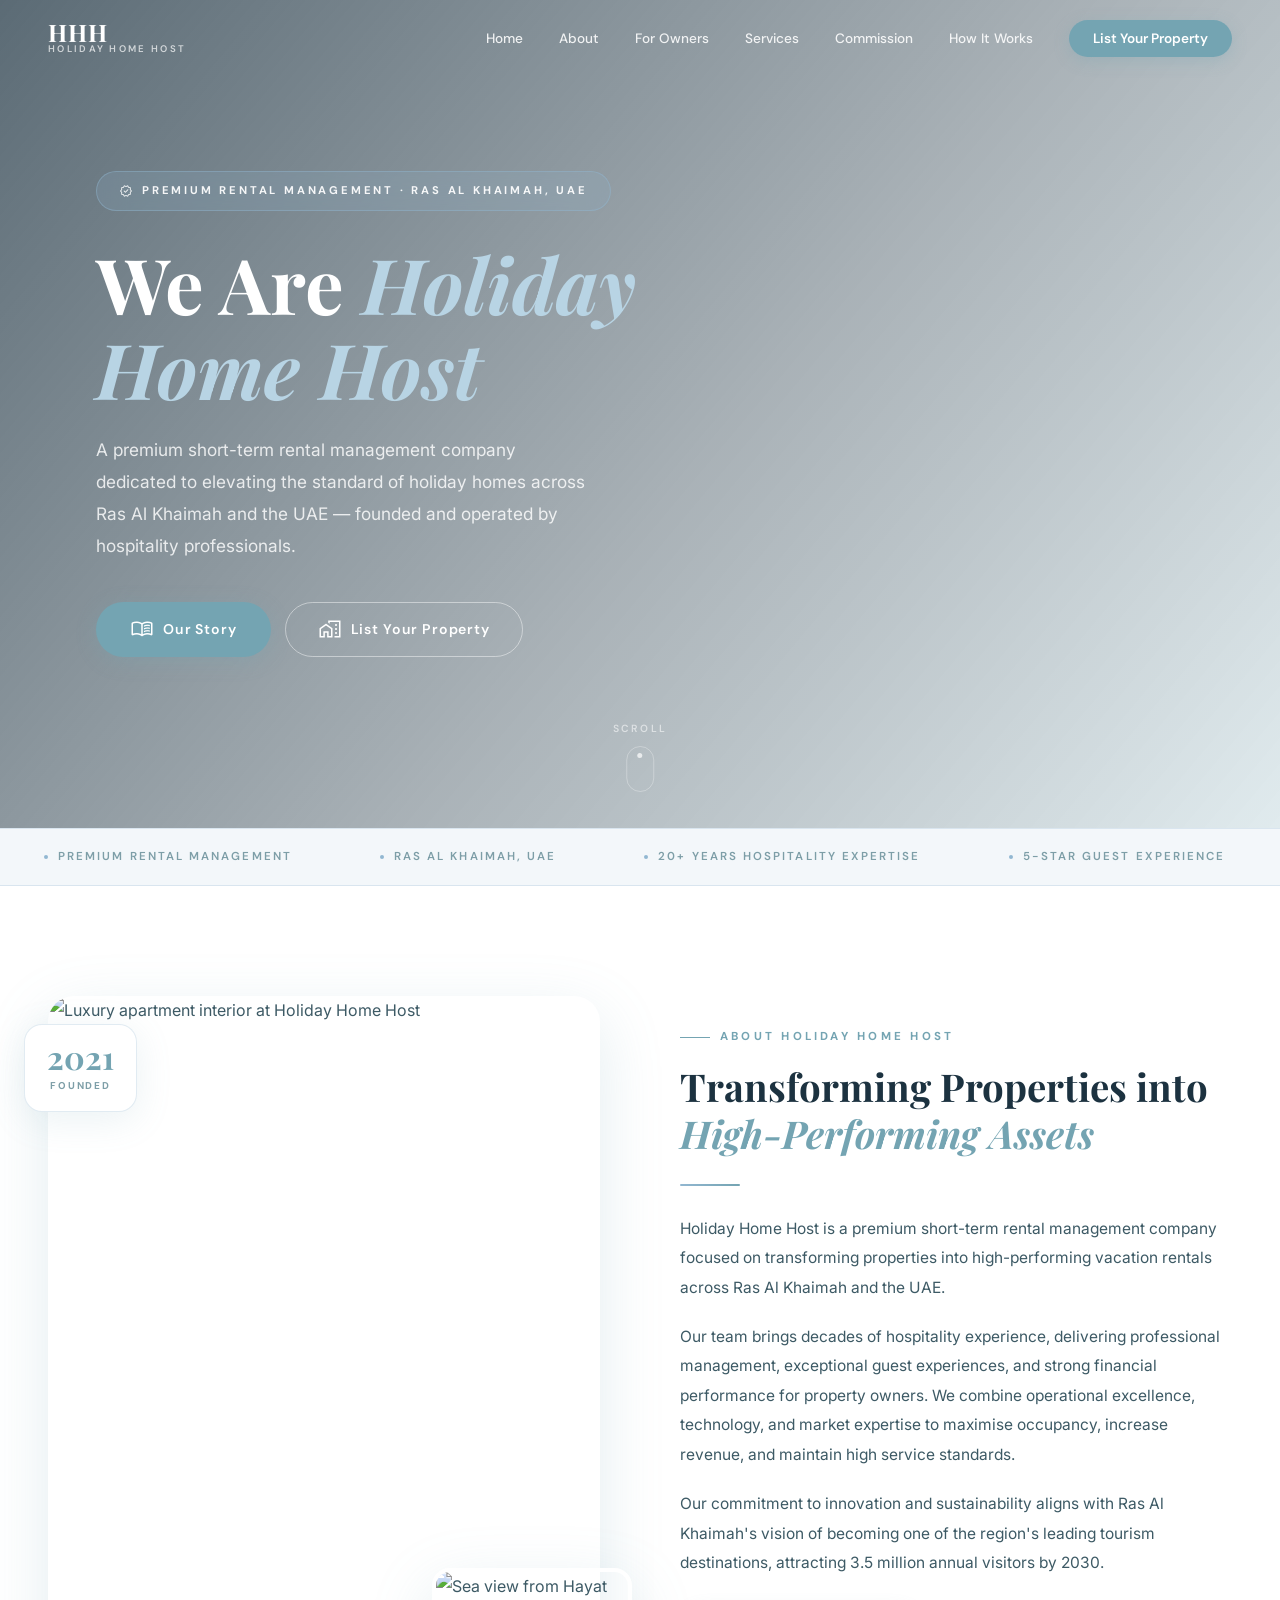
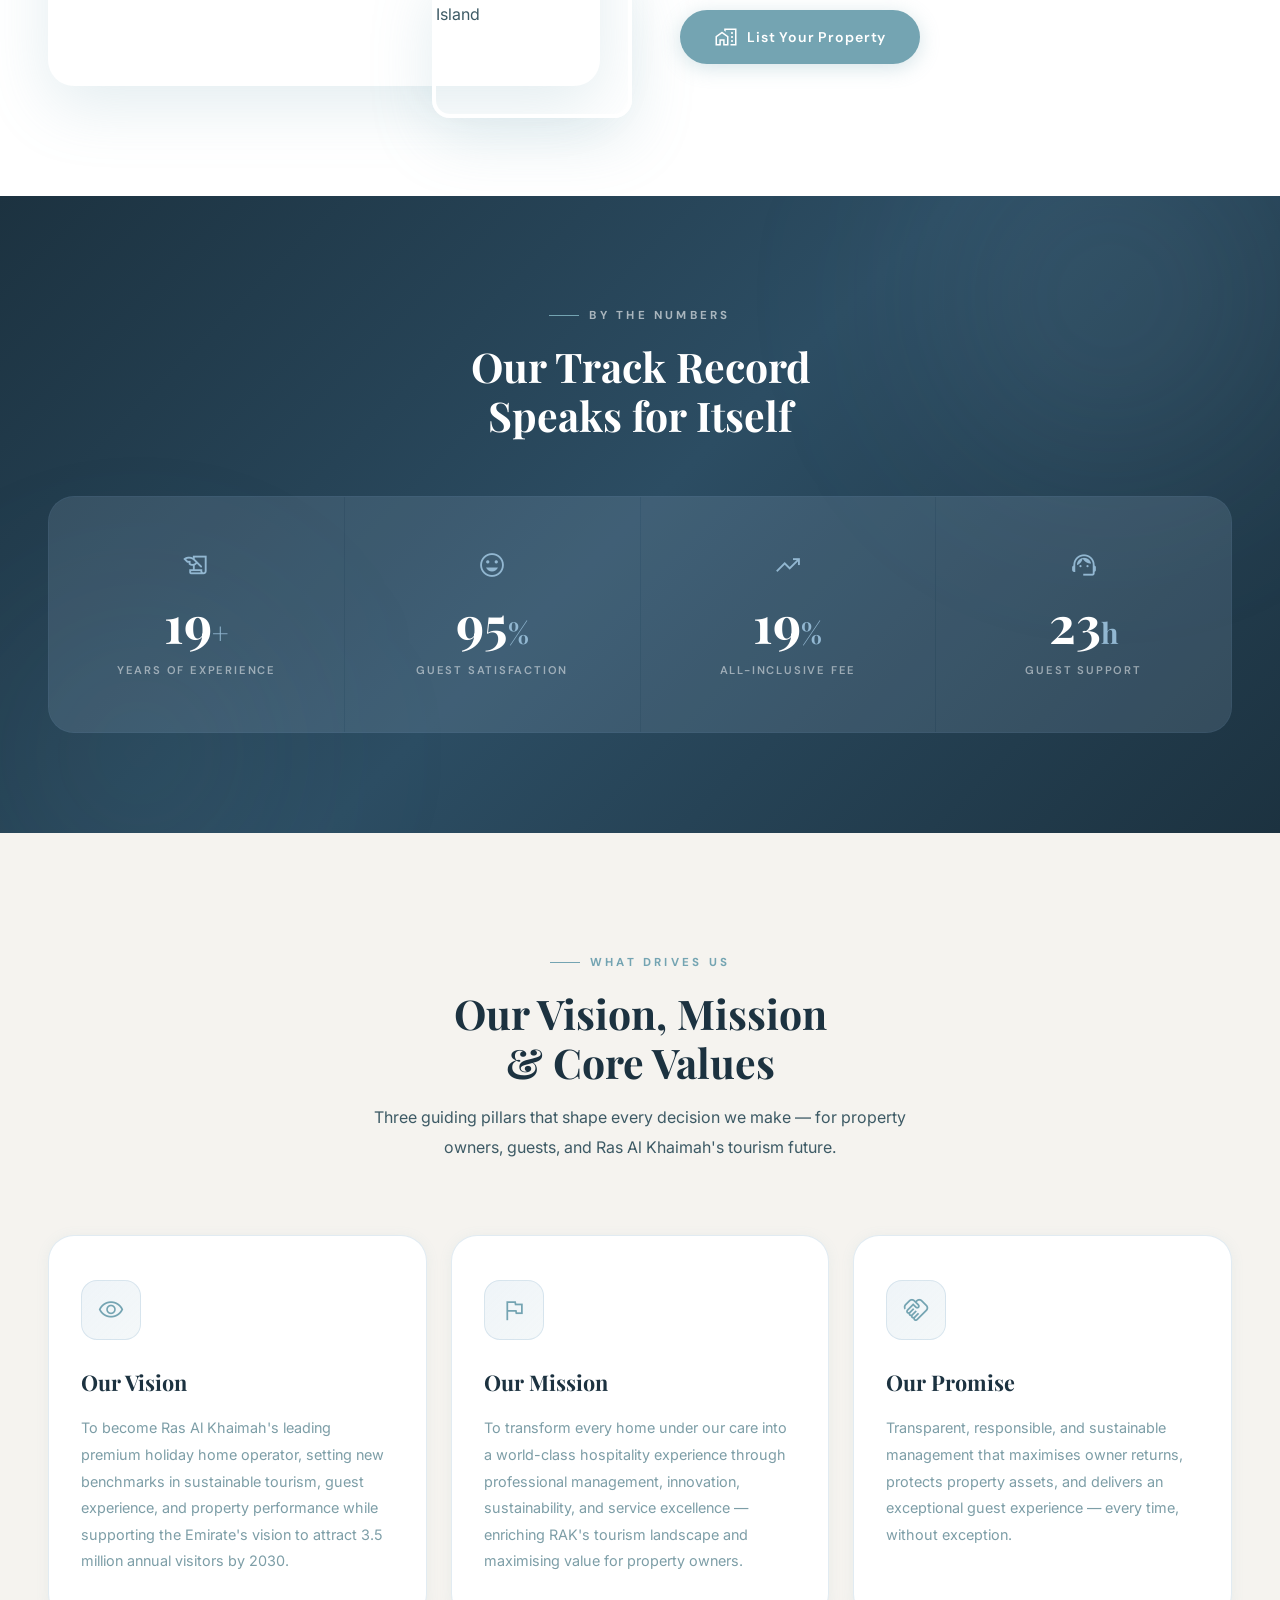
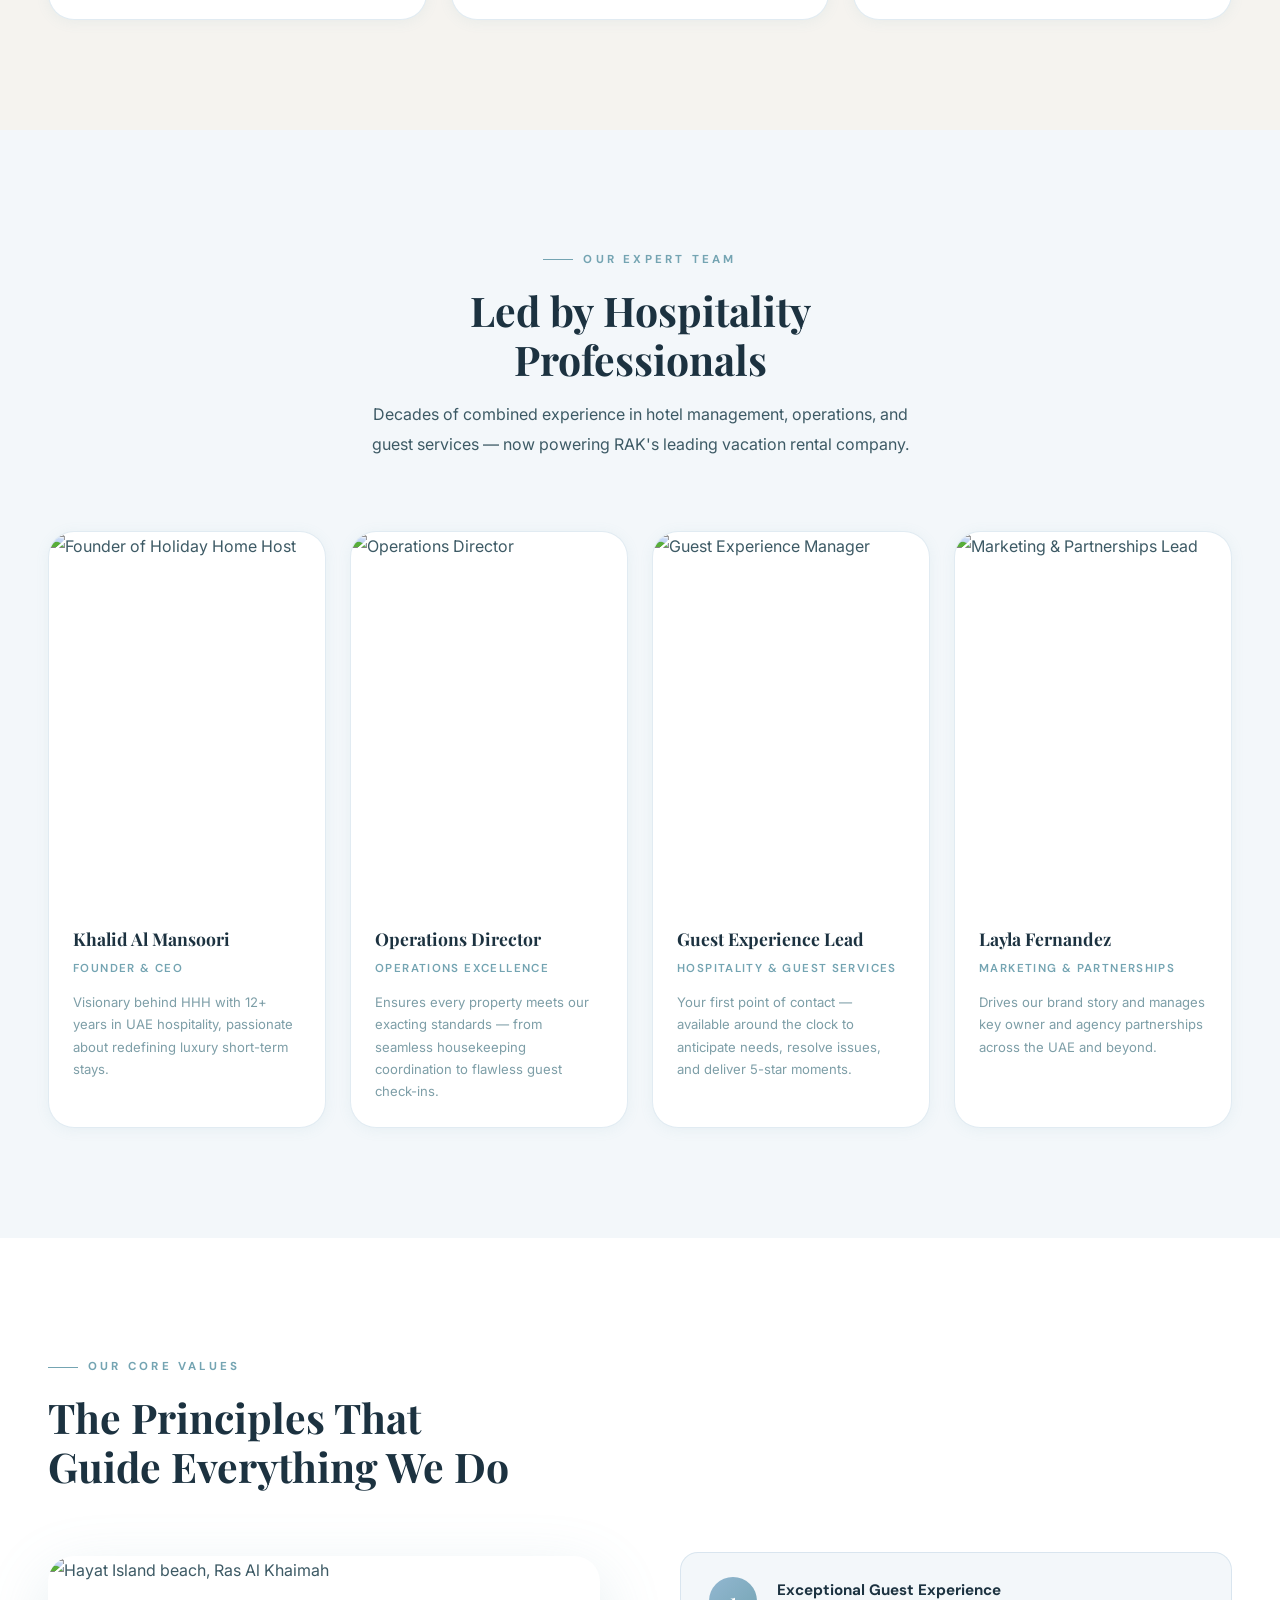
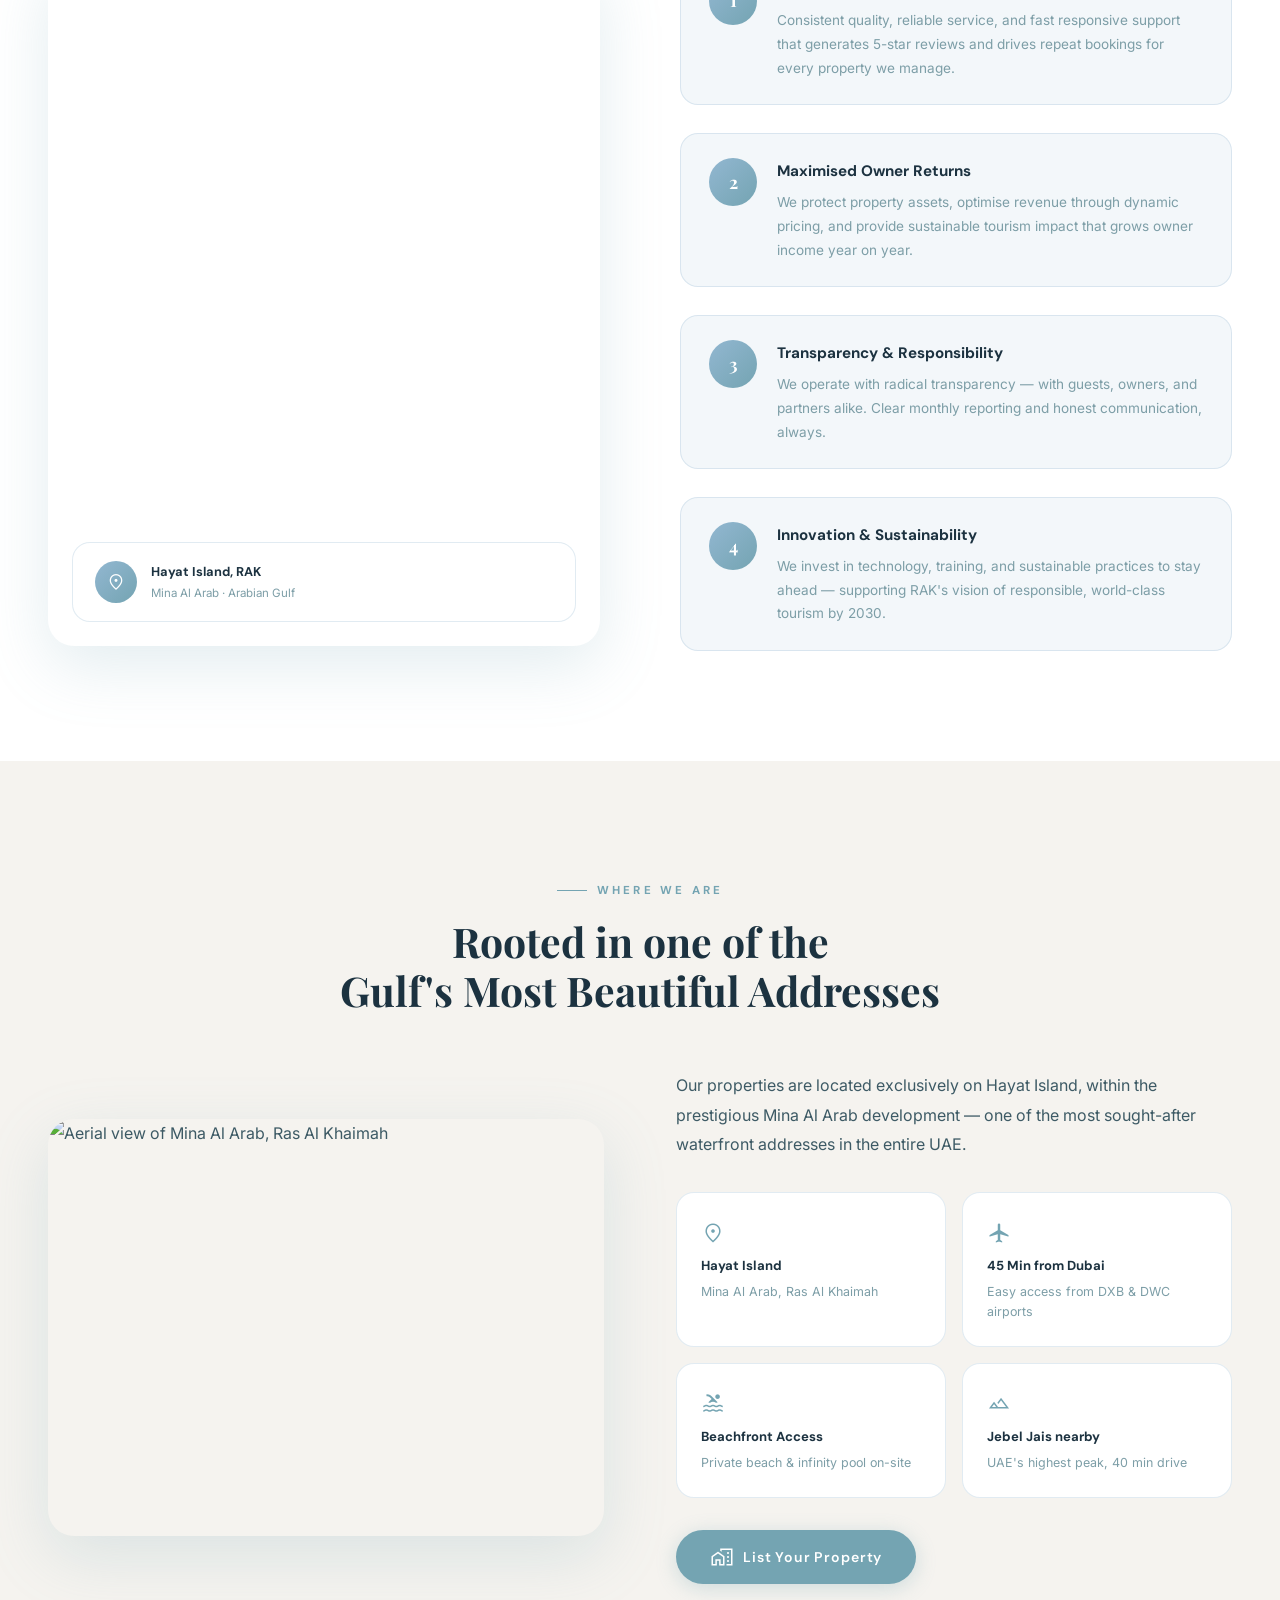
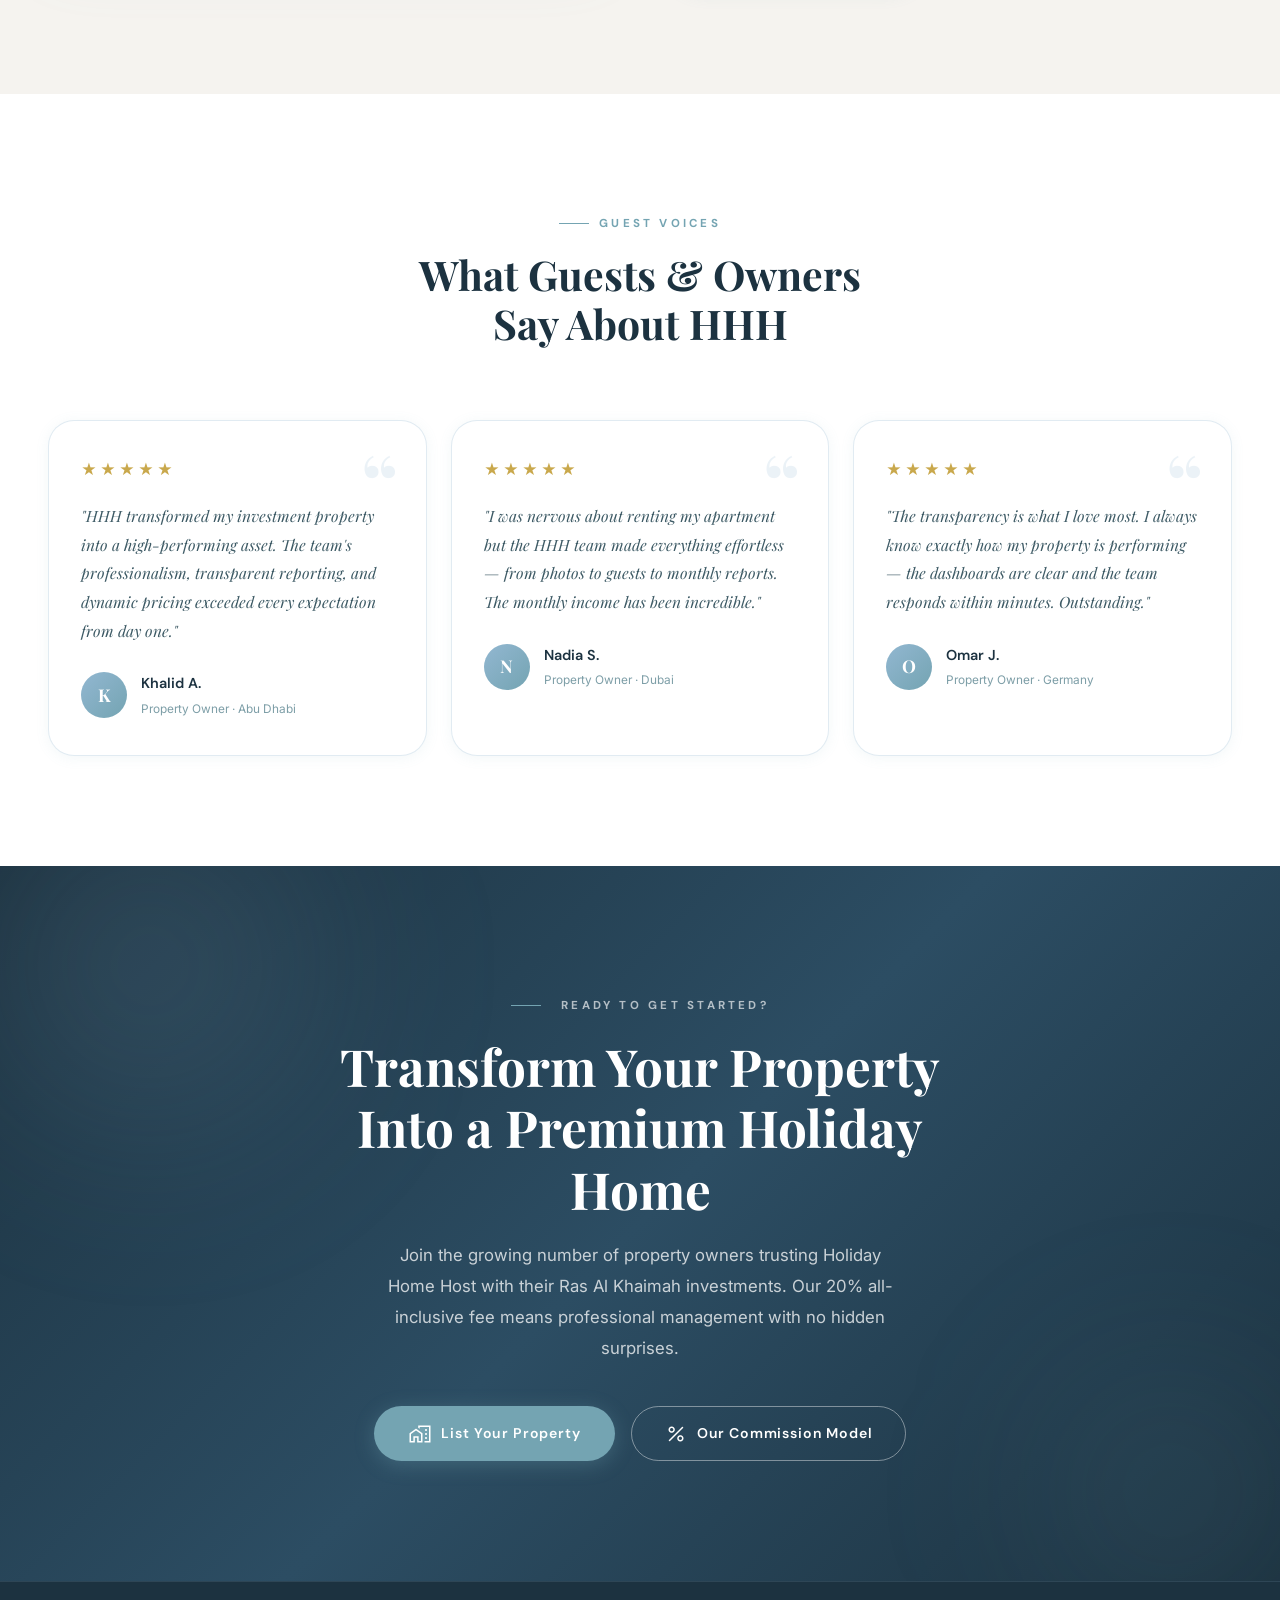
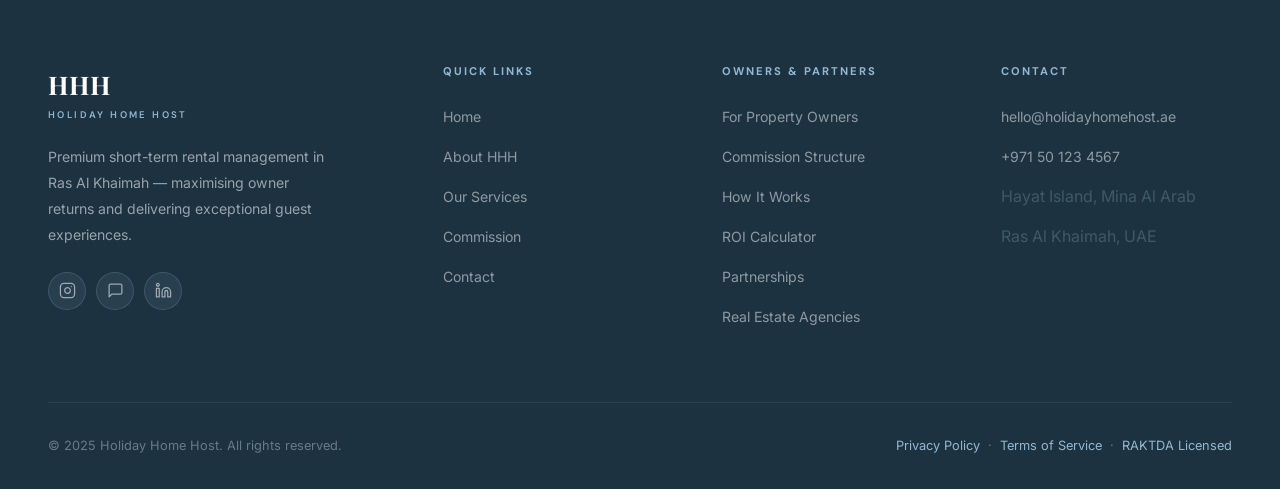
==== commit 5a4fee5f: "changes with hhh" ====
--- a/about.html
+++ b/about.html
@@ -3,8 +3,8 @@
 <head>
   <meta charset="UTF-8" />
   <meta name="viewport" content="width=device-width, initial-scale=1.0" />
-  <title>About Us | Holiday Home Host — Luxury Holiday Homes, Ras Al Khaimah</title>
-  <meta name="description" content="Learn about Holiday Home Host — a premium holiday home management company delivering 5-star guest experiences from Hayat Island, Mina Al Arab, Ras Al Khaimah, UAE." />
+  <title>About Holiday Home Host | Premium Vacation Rental Management — Ras Al Khaimah</title>
+  <meta name="description" content="Learn about Holiday Home Host — a premium short-term rental management company operating in Ras Al Khaimah, UAE. Founded by hospitality professionals with 20+ years of experience." />
   <meta name="robots" content="index, follow" />
   <link rel="canonical" href="https://www.holidayhomehost.ae/about.html" />
 
@@ -445,7 +445,6 @@
     .about-cta h2 { font-family: var(--font-serif); font-size: clamp(2rem, 4vw, 3.2rem); font-weight: 700; color: var(--white); line-height: 1.2; margin-bottom: 20px; }
     .about-cta p { font-size: 1.05rem; color: rgba(255,255,255,.75); line-height: 1.85; margin-bottom: 42px; max-width: 520px; margin-left: auto; margin-right: auto; }
     .about-cta-links { display: flex; gap: 16px; justify-content: center; flex-wrap: wrap; }
-
     /* ── RESPONSIVE ── */
     @media (max-width: 1100px) {
       .team-grid { grid-template-columns: repeat(2, 1fr); }
@@ -479,10 +478,10 @@
     <li><a href="index.html">Home</a></li>
     <li><a href="about.html">About</a></li>
     <li><a href="property-owners.html">For Owners</a></li>
-    <li><a href="partnerships.html">Partnerships</a></li>
+    <li><a href="services.html">Services</a></li>
+    <li><a href="commission.html">Commission</a></li>
     <li><a href="listing-process.html">How It Works</a></li>
-    <li><a href="roi-calculator.html">ROI Calculator</a></li>
-    <li><a href="index.html#contact" class="nav-cta">Check Availability</a></li>
+    <li><a href="index.html#contact" class="nav-cta">List Your Property</a></li>
   </ul>
   <button class="nav-hamburger" id="navHamburger" aria-label="Toggle menu" aria-expanded="false">
     <span></span><span></span><span></span>
@@ -497,18 +496,18 @@
     <div class="about-hero-content">
       <div class="about-hero-badge">
         <span class="material-symbols-outlined" style="font-size:14px;">verified</span>
-        Established · Hayat Island · Ras Al Khaimah
+        Premium Rental Management · Ras Al Khaimah, UAE
       </div>
       <h1>We Are <em>Holiday<br>Home Host</em></h1>
-      <p class="about-hero-sub">From a single sea-view apartment to a curated collection of luxury stays — we craft extraordinary holiday experiences on the shores of the Arabian Gulf.</p>
+      <p class="about-hero-sub">A premium short-term rental management company dedicated to elevating the standard of holiday homes across Ras Al Khaimah and the UAE — founded and operated by hospitality professionals.</p>
       <div class="about-hero-actions">
         <a href="#story" class="btn-primary" onclick="document.getElementById('story').scrollIntoView({behavior:'smooth'});return false;">
           <span class="material-symbols-outlined">menu_book</span>
           Our Story
         </a>
-        <a href="index.html#contact" class="btn-outline" style="color:#fff;border-color:rgba(255,255,255,.45);">
-          <span class="material-symbols-outlined">mail</span>
-          Get In Touch
+        <a href="property-owners.html" class="btn-outline" style="color:#fff;border-color:rgba(255,255,255,.45);">
+          <span class="material-symbols-outlined">home_work</span>
+          List Your Property
         </a>
       </div>
     </div>
@@ -524,20 +523,20 @@
 <!-- MARQUEE -->
 <div class="about-marquee" aria-hidden="true">
   <div class="about-marquee-track">
-    <div class="about-marquee-item"><span class="dot"></span>Hayat Island · Mina Al Arab</div>
+    <div class="about-marquee-item"><span class="dot"></span>Premium Rental Management</div>
+    <div class="about-marquee-item"><span class="dot"></span>Ras Al Khaimah, UAE</div>
+    <div class="about-marquee-item"><span class="dot"></span>20+ Years Hospitality Expertise</div>
     <div class="about-marquee-item"><span class="dot"></span>5-Star Guest Experience</div>
-    <div class="about-marquee-item"><span class="dot"></span>200+ Verified Reviews</div>
-    <div class="about-marquee-item"><span class="dot"></span>Luxury Holiday Apartments</div>
-    <div class="about-marquee-item"><span class="dot"></span>24/7 Concierge Service</div>
+    <div class="about-marquee-item"><span class="dot"></span>Airbnb · Booking.com · Expedia · VRBO</div>
+    <div class="about-marquee-item"><span class="dot"></span>24/7 Guest Support</div>
+    <div class="about-marquee-item"><span class="dot"></span>Maximised Owner Returns</div>
+    <div class="about-marquee-item"><span class="dot"></span>Premium Rental Management</div>
     <div class="about-marquee-item"><span class="dot"></span>Ras Al Khaimah, UAE</div>
-    <div class="about-marquee-item"><span class="dot"></span>Infinity Pool & Sea Views</div>
-    <div class="about-marquee-item"><span class="dot"></span>Hayat Island · Mina Al Arab</div>
+    <div class="about-marquee-item"><span class="dot"></span>20+ Years Hospitality Expertise</div>
     <div class="about-marquee-item"><span class="dot"></span>5-Star Guest Experience</div>
-    <div class="about-marquee-item"><span class="dot"></span>200+ Verified Reviews</div>
-    <div class="about-marquee-item"><span class="dot"></span>Luxury Holiday Apartments</div>
-    <div class="about-marquee-item"><span class="dot"></span>24/7 Concierge Service</div>
-    <div class="about-marquee-item"><span class="dot"></span>Ras Al Khaimah, UAE</div>
-    <div class="about-marquee-item"><span class="dot"></span>Infinity Pool & Sea Views</div>
+    <div class="about-marquee-item"><span class="dot"></span>Airbnb · Booking.com · Expedia · VRBO</div>
+    <div class="about-marquee-item"><span class="dot"></span>24/7 Guest Support</div>
+    <div class="about-marquee-item"><span class="dot"></span>Maximised Owner Returns</div>
   </div>
 </div>
 
@@ -558,15 +557,15 @@
         </div>
       </div>
       <div class="story-content reveal reveal-delay-2">
-        <div class="section-label">Our Story</div>
-        <h2>Born from a Love of<br><span>Luxury & Hospitality</span></h2>
+        <div class="section-label">About Holiday Home Host</div>
+        <h2>Transforming Properties into<br><span>High-Performing Assets</span></h2>
         <div class="story-divider"></div>
-        <p>Holiday Home Host began with a simple vision: to bring true 5-star hospitality to the holiday rental market in Ras Al Khaimah. We saw a gap between the experience guests deserved and what they were actually receiving — and we built our company to close it.</p>
-        <p>Founded on Hayat Island, Mina Al Arab, our properties sit at the heart of RAK's most prestigious waterfront address. Every apartment in our portfolio has been personally curated, designed, and prepared to deliver the kind of stay our guests tell their friends about.</p>
-        <p>Today, we manage a growing collection of luxury sea-view apartments, serve hundreds of guests from across the world each year, and are proud to partner with discerning property owners who share our commitment to excellence.</p>
-        <a href="index.html#contact" class="btn-primary" style="margin-top:12px;">
-          <span class="material-symbols-outlined">arrow_forward</span>
-          Partner With Us
+        <p>Holiday Home Host is a premium short-term rental management company focused on transforming properties into high-performing vacation rentals across Ras Al Khaimah and the UAE.</p>
+        <p>Our team brings decades of hospitality experience, delivering professional management, exceptional guest experiences, and strong financial performance for property owners. We combine operational excellence, technology, and market expertise to maximise occupancy, increase revenue, and maintain high service standards.</p>
+        <p>Our commitment to innovation and sustainability aligns with Ras Al Khaimah's vision of becoming one of the region's leading tourism destinations, attracting 3.5 million annual visitors by 2030.</p>
+        <a href="property-owners.html" class="btn-primary" style="margin-top:12px;">
+          <span class="material-symbols-outlined">home_work</span>
+          List Your Property
         </a>
       </div>
     </div>
@@ -584,9 +583,9 @@
     </div>
     <div class="numbers-grid reveal">
       <div class="number-item">
-        <div class="number-icon"><span class="material-symbols-outlined">star</span></div>
-        <span class="number-val"><span class="counter" data-target="200">0</span><span class="number-suffix">+</span></span>
-        <span class="number-label">5-Star Reviews</span>
+        <div class="number-icon"><span class="material-symbols-outlined">history_edu</span></div>
+        <span class="number-val"><span class="counter" data-target="20">0</span><span class="number-suffix">+</span></span>
+        <span class="number-label">Years of Experience</span>
       </div>
       <div class="number-item">
         <div class="number-icon"><span class="material-symbols-outlined">mood</span></div>
@@ -594,12 +593,12 @@
         <span class="number-label">Guest Satisfaction</span>
       </div>
       <div class="number-item">
+        <div class="number-icon"><span class="material-symbols-outlined">trending_up</span></div>
+        <span class="number-val"><span class="counter" data-target="20">0</span><span class="number-suffix">%</span></span>
+        <span class="number-label">All-Inclusive Fee</span>
+      </div>
+      <div class="number-item">
         <div class="number-icon"><span class="material-symbols-outlined">support_agent</span></div>
-        <span class="number-val"><span class="counter" data-target="4">0</span><span class="number-suffix"></span></span>
-        <span class="number-label">Years of Excellence</span>
-      </div>
-      <div class="number-item">
-        <div class="number-icon"><span class="material-symbols-outlined">apartment</span></div>
         <span class="number-val"><span class="counter" data-target="24">0</span><span class="number-suffix">h</span></span>
         <span class="number-label">Guest Support</span>
       </div>
@@ -612,30 +611,30 @@
   <div class="container">
     <div class="mission-header reveal">
       <div class="section-label" style="justify-content:center;">What Drives Us</div>
-      <h2 class="section-title" style="text-align:center;">Our Mission, Vision<br>& Promise</h2>
-      <p class="section-desc" style="text-align:center;margin:0 auto;">Three guiding pillars that shape every decision we make — from how we design our apartments to how we answer a 3 AM call.</p>
+      <h2 class="section-title" style="text-align:center;">Our Vision, Mission<br>&amp; Core Values</h2>
+      <p class="section-desc" style="text-align:center;margin:0 auto;">Three guiding pillars that shape every decision we make — for property owners, guests, and Ras Al Khaimah's tourism future.</p>
     </div>
     <div class="mission-cards">
       <div class="mission-card reveal reveal-delay-1">
         <div class="mission-card-icon">
-          <span class="material-symbols-outlined">flag</span>
-        </div>
-        <h3>Our Mission</h3>
-        <p>To deliver the finest short-term holiday apartment experience in Ras Al Khaimah — where every guest feels valued, every detail is perfected, and every stay becomes a cherished memory.</p>
+          <span class="material-symbols-outlined">visibility</span>
+        </div>
+        <h3>Our Vision</h3>
+        <p>To become Ras Al Khaimah's leading premium holiday home operator, setting new benchmarks in sustainable tourism, guest experience, and property performance while supporting the Emirate's vision to attract 3.5 million annual visitors by 2030.</p>
       </div>
       <div class="mission-card reveal reveal-delay-2">
         <div class="mission-card-icon">
-          <span class="material-symbols-outlined">visibility</span>
-        </div>
-        <h3>Our Vision</h3>
-        <p>To be the most trusted luxury holiday home brand on the Arabian Gulf — setting the benchmark for guest experience, owner returns, and sustainable hospitality in the UAE.</p>
+          <span class="material-symbols-outlined">flag</span>
+        </div>
+        <h3>Our Mission</h3>
+        <p>To transform every home under our care into a world-class hospitality experience through professional management, innovation, sustainability, and service excellence — enriching RAK's tourism landscape and maximising value for property owners.</p>
       </div>
       <div class="mission-card reveal reveal-delay-3">
         <div class="mission-card-icon">
           <span class="material-symbols-outlined">handshake</span>
         </div>
         <h3>Our Promise</h3>
-        <p>From the moment you enquire to the moment you check out, you will receive a seamless, warm, and professional service experience — every single time, without exception.</p>
+        <p>Transparent, responsible, and sustainable management that maximises owner returns, protects property assets, and delivers an exceptional guest experience — every time, without exception.</p>
       </div>
     </div>
   </div>
@@ -645,9 +644,9 @@
 <section class="team-section" id="team">
   <div class="container">
     <div class="team-header reveal">
-      <div class="section-label" style="justify-content:center;">The People Behind HHH</div>
-      <h2 class="section-title" style="text-align:center;">Meet Our Team</h2>
-      <p class="section-desc" style="text-align:center;margin:0 auto;">Passionate professionals dedicated to making every guest experience extraordinary.</p>
+      <div class="section-label" style="justify-content:center;">Our Expert Team</div>
+      <h2 class="section-title" style="text-align:center;">Led by Hospitality Professionals</h2>
+      <p class="section-desc" style="text-align:center;margin:0 auto;">Decades of combined experience in hotel management, operations, and guest services — now powering RAK's leading vacation rental company.</p>
     </div>
     <div class="team-grid">
       <div class="team-card reveal reveal-delay-1">
@@ -683,9 +682,9 @@
           </div>
         </div>
         <div class="team-card-info">
-          <h3>Sara Mitchell</h3>
-          <span class="team-card-role">Director of Operations</span>
-          <p>Ensures every property meets our exacting standards, from pristine turnover to flawless guest check-in.</p>
+          <h3>Operations Director</h3>
+          <span class="team-card-role">Operations Excellence</span>
+          <p>Ensures every property meets our exacting standards — from seamless housekeeping coordination to flawless guest check-ins.</p>
         </div>
       </div>
       <div class="team-card reveal reveal-delay-3">
@@ -702,9 +701,9 @@
           </div>
         </div>
         <div class="team-card-info">
-          <h3>Omar Hassan</h3>
-          <span class="team-card-role">Guest Experience Manager</span>
-          <p>Your first point of contact — available around the clock to anticipate needs and resolve any issue instantly.</p>
+          <h3>Guest Experience Lead</h3>
+          <span class="team-card-role">Hospitality &amp; Guest Services</span>
+          <p>Your first point of contact — available around the clock to anticipate needs, resolve issues, and deliver 5-star moments.</p>
         </div>
       </div>
       <div class="team-card reveal reveal-delay-4">
@@ -754,29 +753,29 @@
         <div class="value-item">
           <div class="value-item-num">1</div>
           <div class="value-item-body">
-            <h4>Uncompromising Quality</h4>
-            <p>We never cut corners. Every property, every service, every stay must meet our 5-star standard — and if it doesn't, we make it right.</p>
+            <h4>Exceptional Guest Experience</h4>
+            <p>Consistent quality, reliable service, and fast responsive support that generates 5-star reviews and drives repeat bookings for every property we manage.</p>
           </div>
         </div>
         <div class="value-item">
           <div class="value-item-num">2</div>
           <div class="value-item-body">
-            <h4>Guest-First Thinking</h4>
-            <p>The guest experience is at the centre of every decision. From booking to checkout, we design every touchpoint around your comfort and peace of mind.</p>
+            <h4>Maximised Owner Returns</h4>
+            <p>We protect property assets, optimise revenue through dynamic pricing, and provide sustainable tourism impact that grows owner income year on year.</p>
           </div>
         </div>
         <div class="value-item">
           <div class="value-item-num">3</div>
           <div class="value-item-body">
-            <h4>Transparency & Trust</h4>
-            <p>We operate with radical transparency — with guests, owners, and partners alike. You will always know exactly where you stand with Holiday Home Host.</p>
+            <h4>Transparency &amp; Responsibility</h4>
+            <p>We operate with radical transparency — with guests, owners, and partners alike. Clear monthly reporting and honest communication, always.</p>
           </div>
         </div>
         <div class="value-item">
           <div class="value-item-num">4</div>
           <div class="value-item-body">
-            <h4>Continuous Innovation</h4>
-            <p>We invest in technology, training, and design to stay ahead. Our properties and processes are always evolving to deliver a better tomorrow.</p>
+            <h4>Innovation &amp; Sustainability</h4>
+            <p>We invest in technology, training, and sustainable practices to stay ahead — supporting RAK's vision of responsible, world-class tourism by 2030.</p>
           </div>
         </div>
       </div>
@@ -819,9 +818,9 @@
             <p>UAE's highest peak, 40 min drive</p>
           </div>
         </div>
-        <a href="index.html#contact" class="btn-primary" style="margin-top:32px;">
-          <span class="material-symbols-outlined">date_range</span>
-          Check Availability
+        <a href="property-owners.html" class="btn-primary" style="margin-top:32px;">
+          <span class="material-symbols-outlined">home_work</span>
+          List Your Property
         </a>
       </div>
     </div>
@@ -833,39 +832,39 @@
   <div class="container">
     <div class="about-reviews-header reveal">
       <div class="section-label" style="justify-content:center;">Guest Voices</div>
-      <h2 class="section-title" style="text-align:center;">Words From Those<br>Who've Stayed With Us</h2>
+      <h2 class="section-title" style="text-align:center;">What Guests &amp; Owners<br>Say About HHH</h2>
     </div>
     <div class="about-reviews-grid">
       <div class="about-review-card reveal reveal-delay-1">
         <div class="about-review-stars">★★★★★</div>
-        <p class="about-review-text">"Waking up to the Arabian Gulf every morning was a dream. The team was responsive, warm, and incredibly helpful throughout our stay. Truly 5-star from start to finish."</p>
+        <p class="about-review-text">"HHH transformed my investment property into a high-performing asset. The team's professionalism, transparent reporting, and dynamic pricing exceeded every expectation from day one."</p>
         <div class="about-review-author">
-          <div class="about-review-avatar">S</div>
+          <div class="about-review-avatar">K</div>
           <div>
-            <div class="about-review-name">Sarah M.</div>
-            <div class="about-review-country">United Kingdom</div>
+            <div class="about-review-name">Khalid A.</div>
+            <div class="about-review-country">Property Owner &middot; Abu Dhabi</div>
           </div>
         </div>
       </div>
       <div class="about-review-card reveal reveal-delay-2">
         <div class="about-review-stars">★★★★★</div>
-        <p class="about-review-text">"The views from the balcony are simply unreal. Everything was spotless, beautifully designed, and check-in was seamless. The level of hospitality here is extraordinary."</p>
+        <p class="about-review-text">"I was nervous about renting my apartment but the HHH team made everything effortless — from photos to guests to monthly reports. The monthly income has been incredible."</p>
         <div class="about-review-author">
-          <div class="about-review-avatar">A</div>
+          <div class="about-review-avatar">N</div>
           <div>
-            <div class="about-review-name">Ahmed K.</div>
-            <div class="about-review-country">UAE</div>
+            <div class="about-review-name">Nadia S.</div>
+            <div class="about-review-country">Property Owner &middot; Dubai</div>
           </div>
         </div>
       </div>
       <div class="about-review-card reveal reveal-delay-3">
         <div class="about-review-stars">★★★★★</div>
-        <p class="about-review-text">"Perfect honeymoon retreat. The apartment exceeded every expectation — luxurious bed, sea view, infinity pool steps away. The team went above and beyond. Pure magic."</p>
+        <p class="about-review-text">"The transparency is what I love most. I always know exactly how my property is performing — the dashboards are clear and the team responds within minutes. Outstanding."</p>
         <div class="about-review-author">
-          <div class="about-review-avatar">P</div>
+          <div class="about-review-avatar">O</div>
           <div>
-            <div class="about-review-name">Priya & Raj</div>
-            <div class="about-review-country">India</div>
+            <div class="about-review-name">Omar J.</div>
+            <div class="about-review-country">Property Owner &middot; Germany</div>
           </div>
         </div>
       </div>
@@ -882,18 +881,18 @@
   <div class="container">
     <div class="about-cta-inner reveal">
       <div class="section-label" style="justify-content:center;margin-bottom:20px;color:rgba(255,255,255,.65);">
-        <span style="background:rgba(255,255,255,.3);"></span>Ready to Experience It?
-      </div>
-      <h2>Your Dream Stay in<br>Ras Al Khaimah Awaits</h2>
-      <p>Whether you're planning a holiday, considering listing your property, or exploring a partnership — we'd love to hear from you. Let's make something extraordinary together.</p>
+        <span style="background:rgba(255,255,255,.3);"></span>Ready to Get Started?
+      </div>
+      <h2>Transform Your Property<br>Into a Premium Holiday Home</h2>
+      <p>Join the growing number of property owners trusting Holiday Home Host with their Ras Al Khaimah investments. Our 20% all-inclusive fee means professional management with no hidden surprises.</p>
       <div class="about-cta-links">
-        <a href="index.html#contact" class="btn-primary">
-          <span class="material-symbols-outlined">date_range</span>
-          Check Availability
-        </a>
-        <a href="property-owners.html" class="btn-outline" style="color:#fff;border-color:rgba(255,255,255,.42);">
+        <a href="property-owners.html" class="btn-primary">
           <span class="material-symbols-outlined">home_work</span>
           List Your Property
+        </a>
+        <a href="commission.html" class="btn-outline" style="color:#fff;border-color:rgba(255,255,255,.42);">
+          <span class="material-symbols-outlined">percent</span>
+          Our Commission Model
         </a>
       </div>
     </div>
@@ -907,7 +906,7 @@
       <div class="footer-brand">
         <div class="logo-main">HHH</div>
         <div class="logo-sub">Holiday Home Host</div>
-        <p>Luxury holiday apartments in Ras Al Khaimah — where the Arabian Gulf meets world-class hospitality.</p>
+        <p>Premium short-term rental management in Ras Al Khaimah — maximising owner returns and delivering exceptional guest experiences.</p>
         <div class="footer-social">
           <a href="#" class="social-icon" aria-label="Instagram">
             <svg xmlns="http://www.w3.org/2000/svg" width="17" height="17" viewBox="0 0 24 24" fill="none" stroke="currentColor" stroke-width="1.8" stroke-linecap="round" stroke-linejoin="round"><rect x="2" y="2" width="20" height="20" rx="5"/><path d="M16 11.37A4 4 0 1 1 12.63 8 4 4 0 0 1 16 11.37z"/><line x1="17.5" y1="6.5" x2="17.51" y2="6.5"/></svg>
@@ -922,15 +921,16 @@
       </div>
       <div class="footer-col"><h4>Quick Links</h4><ul>
         <li><a href="index.html">Home</a></li>
-        <li><a href="about.html">About Us</a></li>
-        <li><a href="index.html#amenities">Amenities</a></li>
-        <li><a href="index.html#gallery">Gallery</a></li>
+        <li><a href="about.html">About HHH</a></li>
+        <li><a href="services.html">Our Services</a></li>
+        <li><a href="commission.html">Commission</a></li>
         <li><a href="index.html#contact">Contact</a></li>
       </ul></div>
-      <div class="footer-col"><h4>Owners & Partners</h4><ul>
+      <div class="footer-col"><h4>Owners &amp; Partners</h4><ul>
         <li><a href="property-owners.html">For Property Owners</a></li>
+        <li><a href="commission.html">Commission Structure</a></li>
+        <li><a href="listing-process.html">How It Works</a></li>
         <li><a href="roi-calculator.html">ROI Calculator</a></li>
-        <li><a href="listing-process.html">Listing Process</a></li>
         <li><a href="partnerships.html">Partnerships</a></li>
         <li><a href="real-estate-agencies.html">Real Estate Agencies</a></li>
       </ul></div>
@@ -942,8 +942,8 @@
       </ul></div>
     </div>
     <div class="footer-bottom">
-      <span>© 2025 Holiday Home Host. All rights reserved.</span>
-      <span><a href="#">Privacy Policy</a> &nbsp;·&nbsp; <a href="#">Terms of Service</a> &nbsp;·&nbsp; <a href="#">DTCM Licensed</a></span>
+      <span>&copy; 2025 Holiday Home Host. All rights reserved.</span>
+      <span><a href="#">Privacy Policy</a> &nbsp;&middot;&nbsp; <a href="#">Terms of Service</a> &nbsp;&middot;&nbsp; <a href="#">RAKTDA Licensed</a></span>
     </div>
   </div>
 </footer>
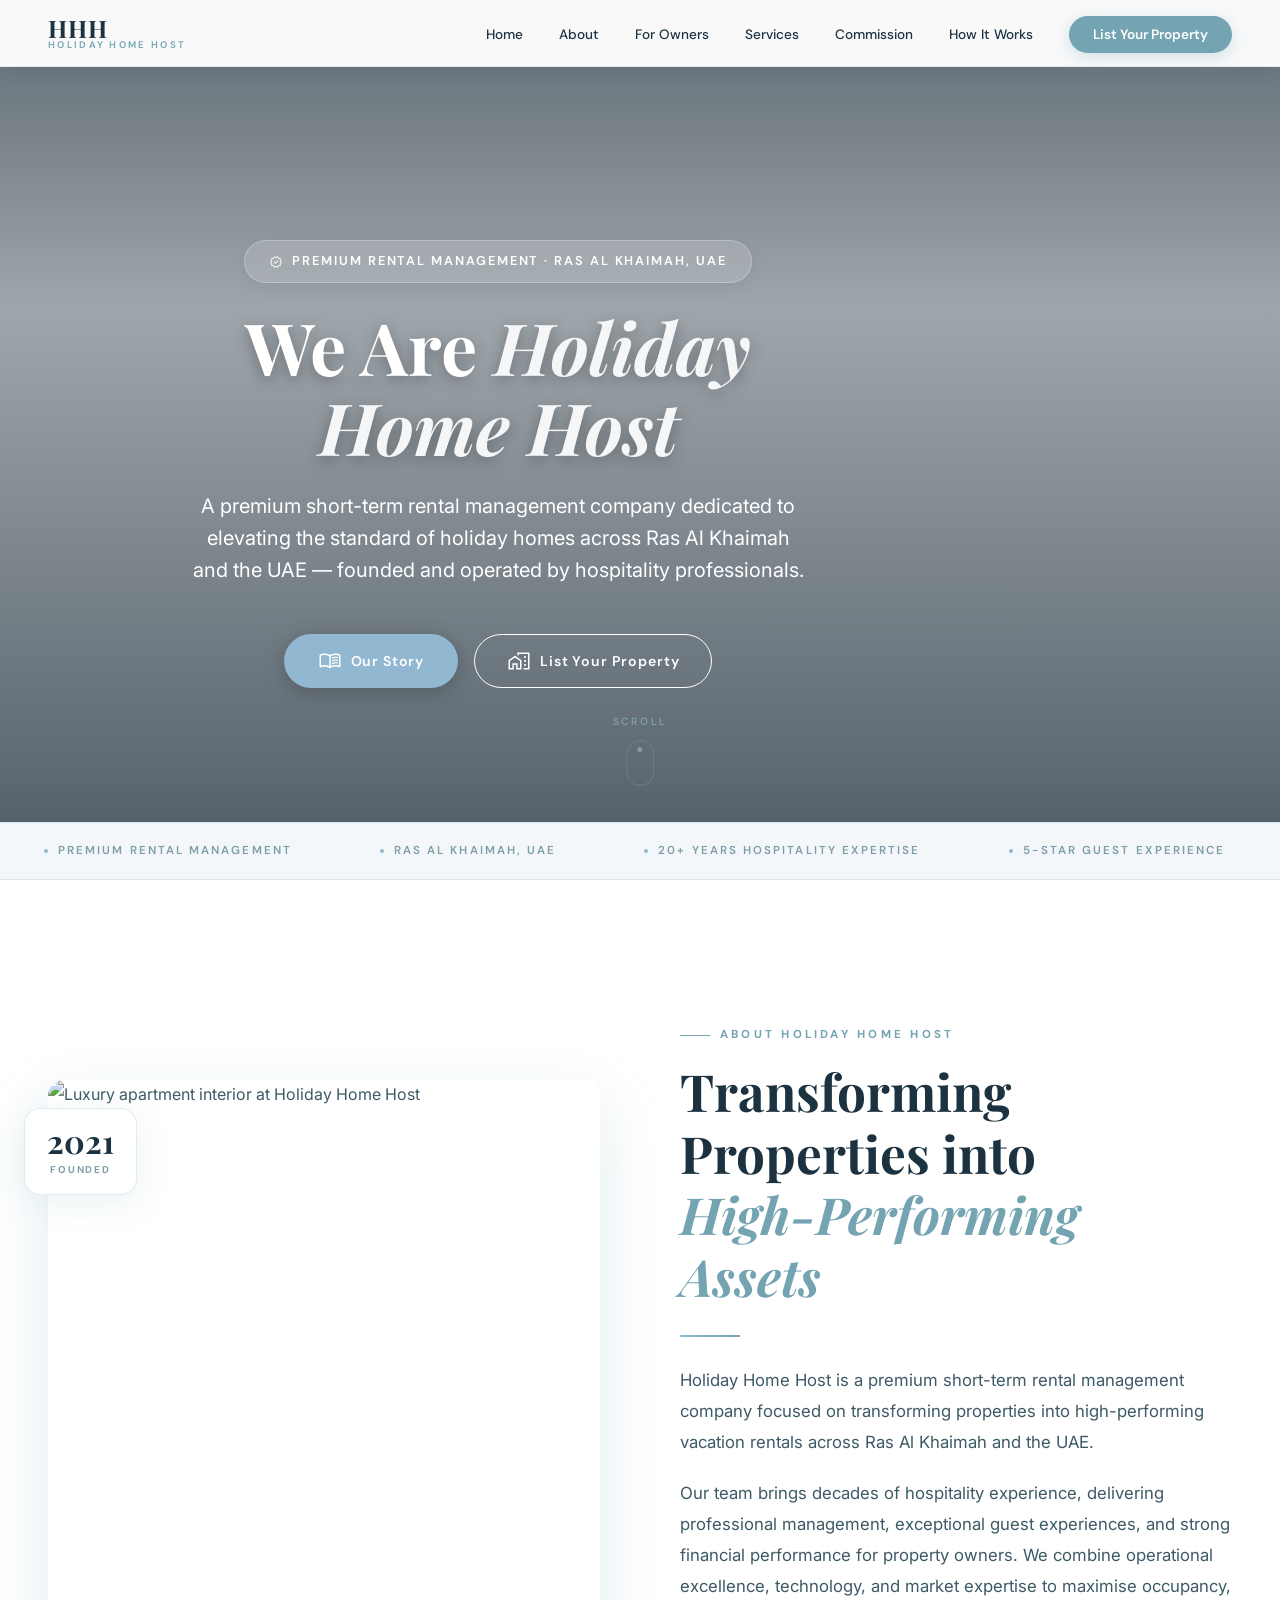
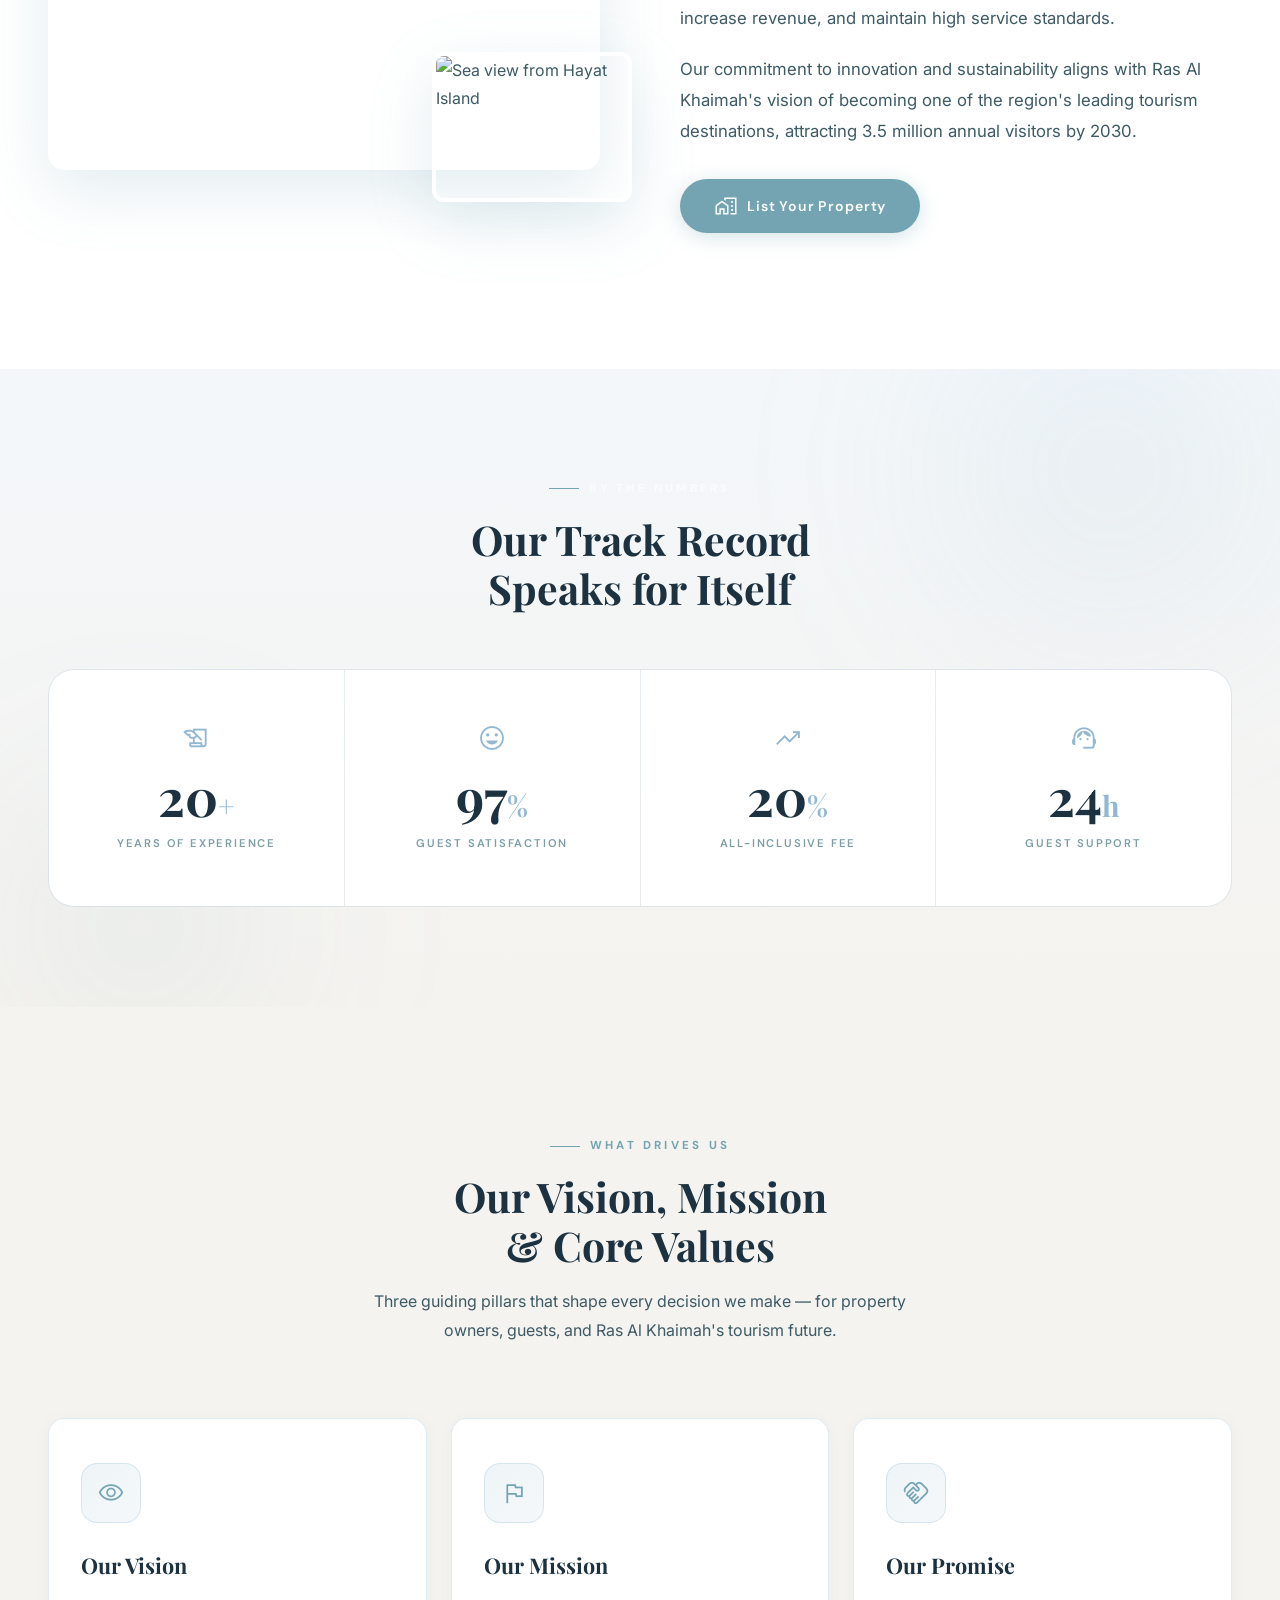
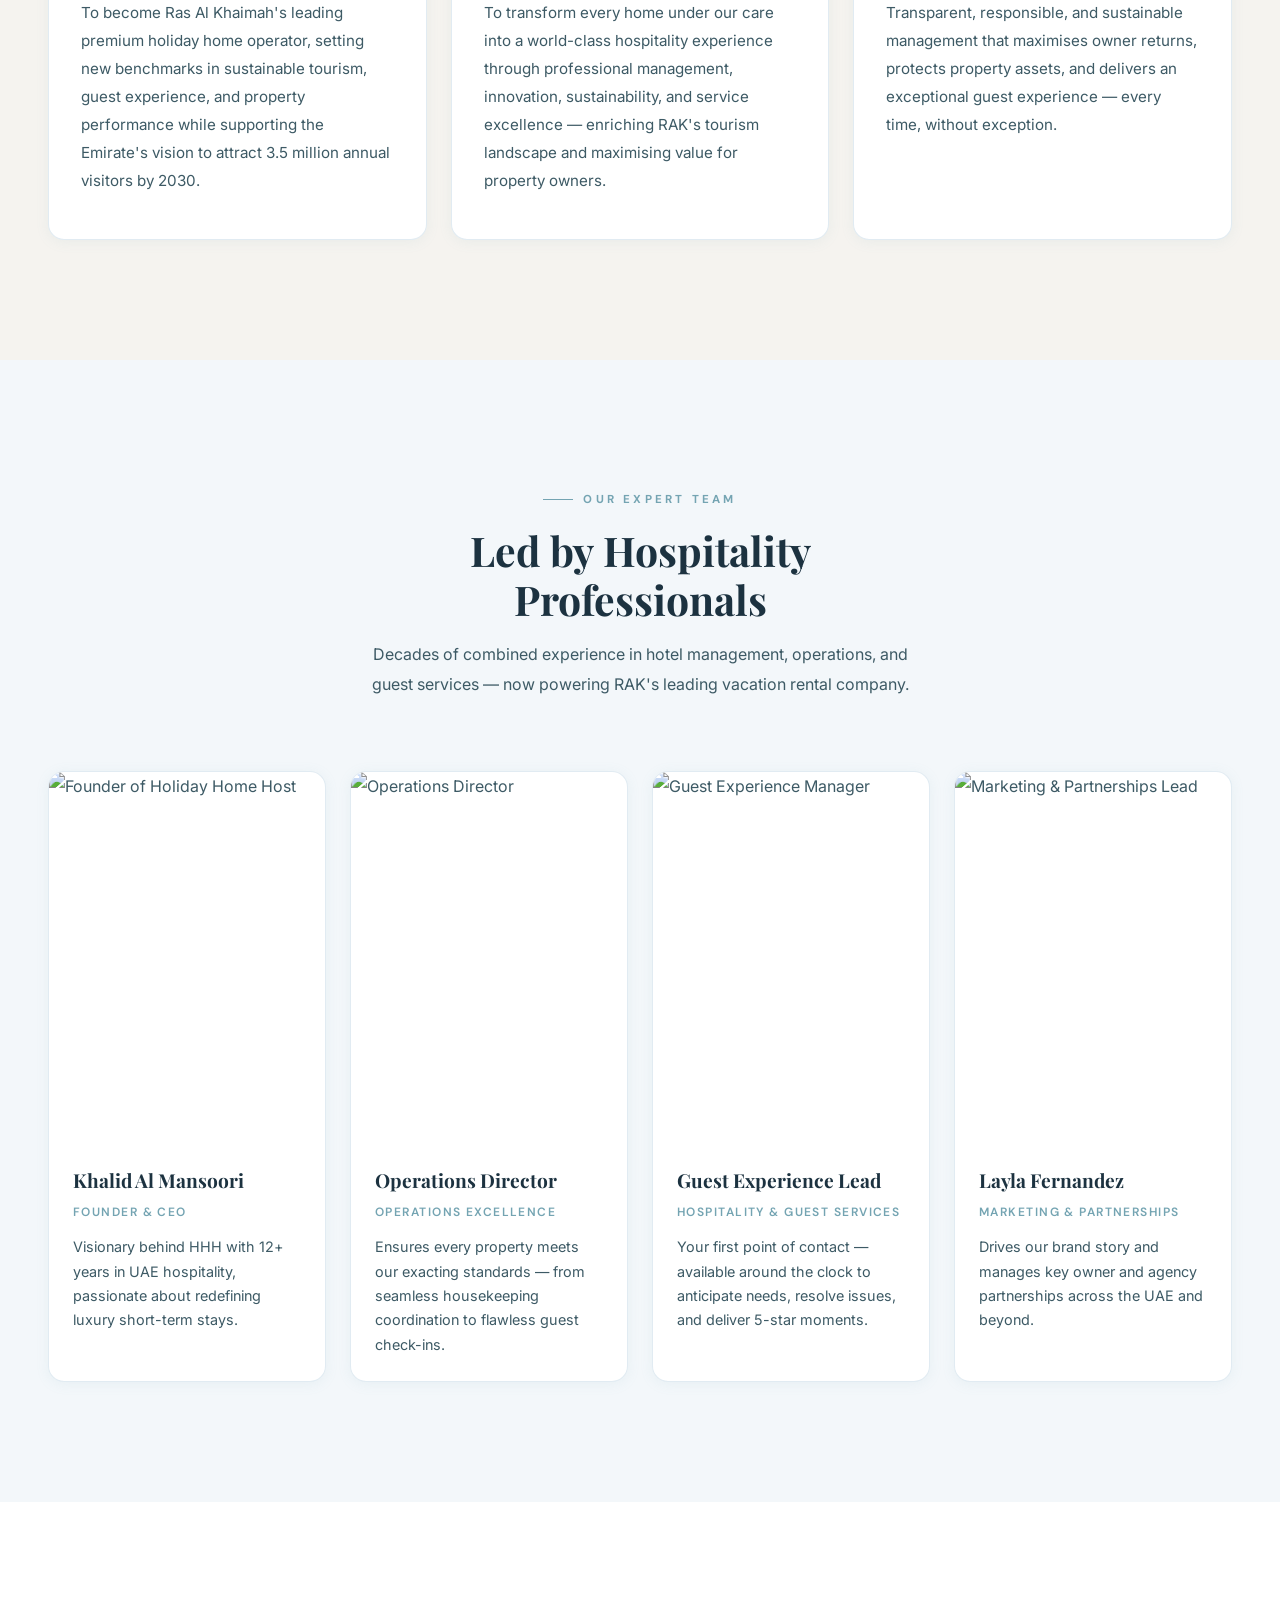
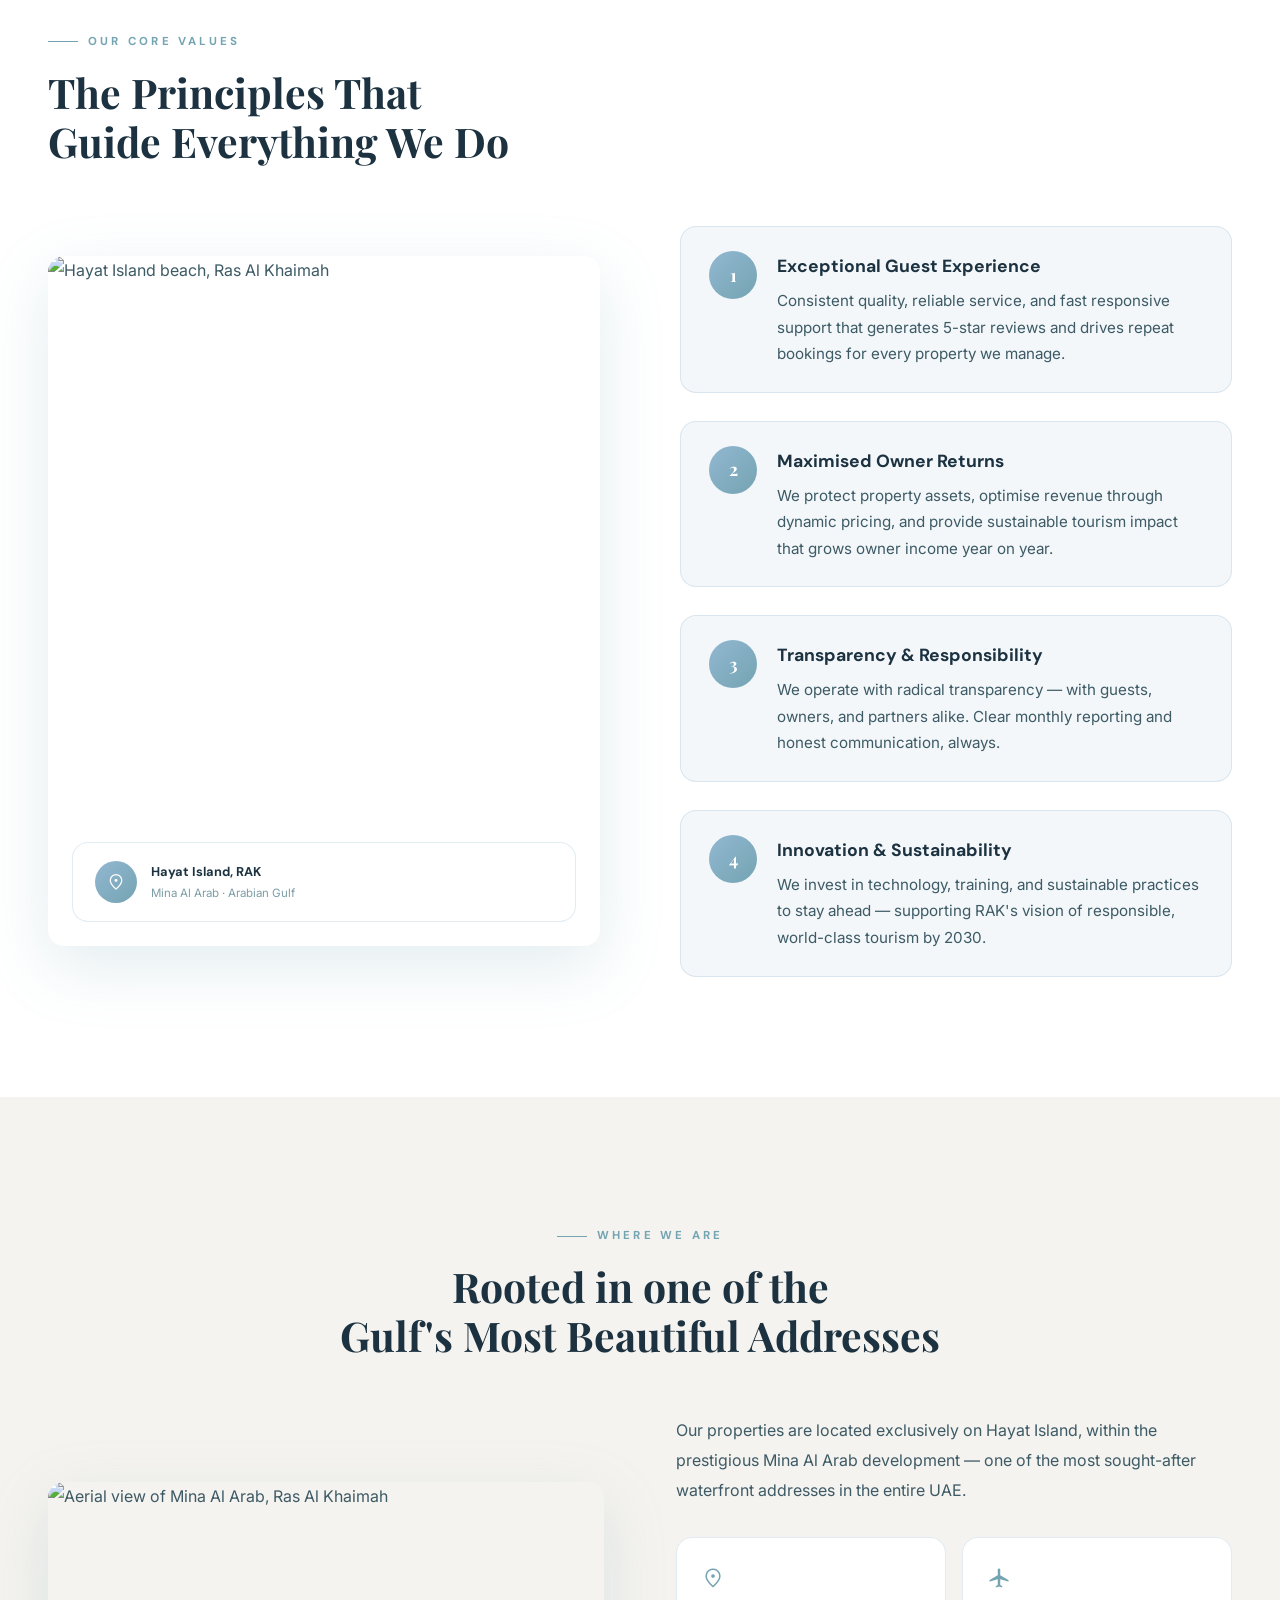
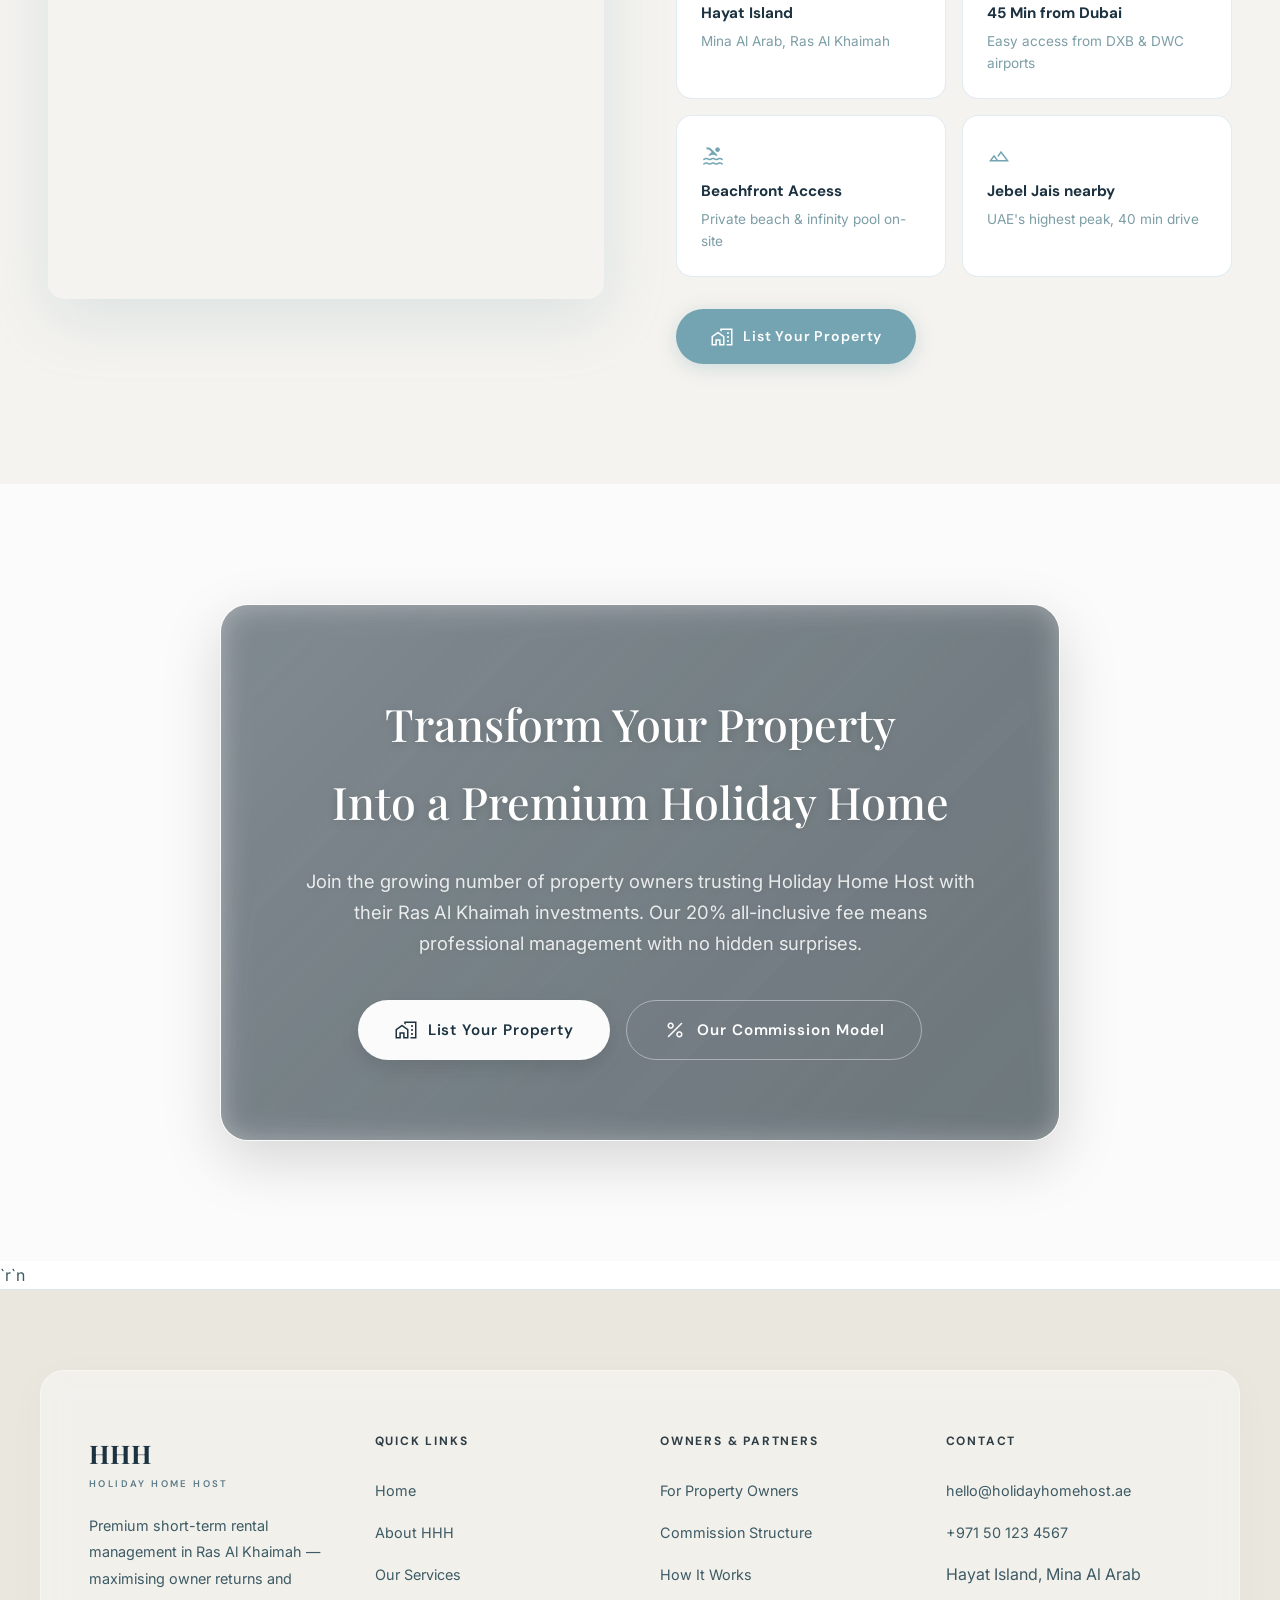
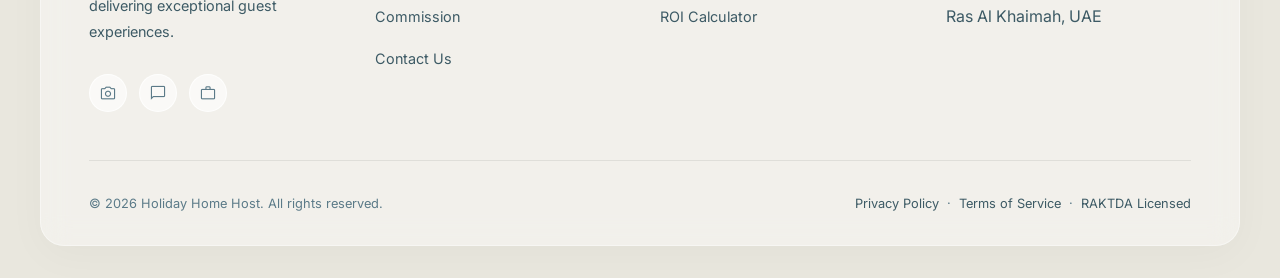
==== commit da7c378b: "revamped website" ====
--- a/about.html
+++ b/about.html
@@ -28,11 +28,14 @@
     /* ── HERO ── */
     .about-hero {
       position: relative;
-      height: 92vh;
-      min-height: 640px;
+      width: 100%;
+      min-height: 95vh;
       display: flex;
       align-items: center;
+      justify-content: center;
       overflow: hidden;
+      margin-top: -100px; /* Pull up behind transparent navbar */
+      padding-top: 180px; /* Increased offset for navbar to prevent badge overlap */
     }
     .about-hero-bg {
       position: absolute;
@@ -45,61 +48,96 @@
       will-change: transform;
     }
     .about-hero-overlay {
-      position: absolute;
-      inset: 0;
-      background: linear-gradient(130deg, rgba(28,50,64,.72) 0%, rgba(28,50,64,.38) 55%, rgba(116,164,178,.22) 100%);
+      position: absolute; inset: 0;
+      /* Dark cinematic gradient overlay - slightly bluish-dark */
+      background: linear-gradient(180deg, rgba(15, 32, 45, 0.7) 0%, rgba(15, 32, 45, 0.4) 40%, rgba(15, 32, 45, 0.7) 100%);
+      z-index: 1;
     }
     .about-hero-content {
       position: relative;
       z-index: 2;
-      max-width: 760px;
+      max-width: 900px;
       padding: 0 48px;
+      margin-top: 60px; /* Push down to avoid navbar overlap */
+      display: flex;
+      flex-direction: column;
+      align-items: center;
+      text-align: center;
+      gap: 1.5rem;
     }
     .about-hero-badge {
       display: inline-flex;
       align-items: center;
       gap: 9px;
-      background: rgba(146,183,209,.18);
-      border: 1px solid rgba(146,183,209,.42);
-      backdrop-filter: blur(14px);
-      color: rgba(255,255,255,.92);
+      background: rgba(255, 255, 255, 0.15);
+      backdrop-filter: blur(12px);
+      -webkit-backdrop-filter: blur(12px);
+      border: 1px solid rgba(255, 255, 255, 0.25);
+      color: var(--white);
       font-family: var(--font-ui);
-      font-size: .7rem;
-      font-weight: 700;
-      letter-spacing: .25em;
+      font-size: .8rem;
+      font-weight: 600;
+      letter-spacing: .15em;
       text-transform: uppercase;
-      padding: 9px 22px;
-      border-radius: var(--radius-xl);
-      margin-bottom: 30px;
+      padding: 0.6rem 1.5rem;
+      border-radius: 50px;
+      box-shadow: 0 4px 15px rgba(0, 0, 0, 0.05);
       opacity: 0;
       animation: fadeInUp .8s .3s forwards;
     }
     .about-hero h1 {
       font-family: var(--font-serif);
-      font-size: clamp(2.8rem, 6vw, 5rem);
+      font-size: clamp(2.5rem, 6vw, 4.5rem);
       font-weight: 700;
       line-height: 1.1;
-      color: var(--white);
-      margin-bottom: 24px;
-      opacity: 0;
-      animation: fadeInUp .9s .55s forwards;
-    }
-    .about-hero h1 em { color: #B8D4E4; font-style: italic; }
+      margin: 0;
+      color: #ffffff; 
+      text-shadow: 0 4px 15px rgba(0,0,0,0.3);
+    }
+    .about-hero h1 em { color: #f4f6f8; font-style: italic; }
     .about-hero-sub {
-      font-size: 1.08rem;
-      color: rgba(255,255,255,.82);
-      line-height: 1.85;
-      max-width: 500px;
-      margin-bottom: 40px;
-      opacity: 0;
+      font-family: var(--font-sans);
+      font-size: clamp(1.1rem, 2vw, 1.25rem);
+      color: #ffffff;
+      opacity: 0.8;
+      line-height: 1.6;
+      max-width: 650px;
+      margin: 0 auto;
+      text-wrap: balance;
       animation: fadeInUp .9s .78s forwards;
     }
     .about-hero-actions {
       display: flex;
-      gap: 14px;
+      gap: 1rem;
+      justify-content: center;
       flex-wrap: wrap;
+      margin-top: 1.5rem;
       opacity: 0;
       animation: fadeInUp .9s 1s forwards;
+    }
+    
+    .about-hero-actions .btn-primary {
+      background: var(--primary); /* soft blue */
+      color: var(--white);
+      box-shadow: 0 4px 20px rgba(0,0,0,0.2); 
+      transition: all 0.3s ease;
+    }
+    .about-hero-actions .btn-primary:hover {
+      background: var(--primary-dark);
+      transform: translateY(-2px);
+    }
+    .about-hero-actions .btn-outline {
+      background: transparent;
+      color: var(--white);
+      border: 1px solid var(--white);
+      box-shadow: none;
+      transition: all 0.3s ease;
+    }
+    .about-hero-actions .btn-outline:hover {
+      background: var(--white);
+      color: var(--text-dark);
+      border-color: var(--white);
+      transform: translateY(-2px);
     }
     .about-hero-scroll {
       position: absolute;
@@ -120,12 +158,12 @@
       font-weight: 600;
       letter-spacing: .2em;
       text-transform: uppercase;
-      color: rgba(255,255,255,.55);
+      color: var(--text-muted);
     }
     .scroll-dot-wrap {
       width: 28px;
       height: 46px;
-      border: 1.5px solid rgba(255,255,255,.3);
+      border: 1.5px solid var(--border);
       border-radius: 14px;
       display: flex;
       align-items: flex-start;
@@ -135,7 +173,7 @@
     .scroll-dot {
       width: 5px;
       height: 5px;
-      background: rgba(255,255,255,.7);
+      background: var(--text-muted);
       border-radius: 50%;
       animation: scrollDot 2s ease-in-out infinite;
     }
@@ -151,11 +189,11 @@
     .about-marquee-item .dot { width: 4px; height: 4px; background: var(--primary); border-radius: 50%; }
 
     /* ── STORY SECTION ── */
-    .story-section { background: var(--bg-main); padding: 110px 0; }
+    .story-section { background: var(--bg-main); padding: 120px 0; }
     .story-wrap { display: grid; grid-template-columns: 1fr 1fr; gap: 80px; align-items: center; }
     .story-visual { position: relative; }
     .story-img-main {
-      border-radius: var(--radius-lg);
+      border-radius: 16px;
       overflow: hidden;
       aspect-ratio: 4/5;
       box-shadow: var(--shadow-lg);
@@ -167,7 +205,7 @@
       bottom: -32px;
       right: -32px;
       width: 200px;
-      border-radius: var(--radius-md);
+      border-radius: 12px;
       overflow: hidden;
       box-shadow: var(--shadow-lg);
       border: 4px solid var(--white);
@@ -180,22 +218,23 @@
       left: -24px;
       background: var(--white);
       border: 1px solid var(--border);
-      border-radius: var(--radius-md);
+      border-radius: 16px;
       padding: 16px 22px;
       box-shadow: var(--shadow-md);
       text-align: center;
-    }
-    .story-founded-badge .year { font-family: var(--font-serif); font-size: 2rem; font-weight: 700; color: var(--primary-dark); display: block; line-height: 1; }
+      z-index: 2;
+    }
+    .story-founded-badge .year { font-family: var(--font-serif); font-size: 2rem; font-weight: 700; color: #1c3240; display: block; line-height: 1; }
     .story-founded-badge .label { font-family: var(--font-ui); font-size: .62rem; font-weight: 700; letter-spacing: .18em; text-transform: uppercase; color: var(--text-muted); margin-top: 4px; display: block; }
     .story-content { padding: 16px 0; }
-    .story-content h2 { font-family: var(--font-serif); font-size: clamp(1.9rem, 3vw, 2.7rem); font-weight: 700; color: var(--text-dark); line-height: 1.2; margin-bottom: 24px; }
+    .story-content h2 { font-family: var(--font-serif); font-size: clamp(2.5rem, 4vw, 3.2rem); font-weight: 700; color: #1c3240; line-height: 1.2; margin-bottom: 24px; }
     .story-content h2 span { color: var(--primary-dark); font-style: italic; }
-    .story-content p { font-size: .97rem; color: var(--text-body); line-height: 1.9; margin-bottom: 20px; }
+    .story-content p { font-family: var(--font-sans); font-size: 1.05rem; color: var(--text-body); line-height: 1.85; margin-bottom: 20px; }
     .story-divider { width: 60px; height: 2px; background: linear-gradient(90deg, var(--primary), var(--primary-dark)); border-radius: 2px; margin: 28px 0; }
 
     /* ── NUMBERS ── */
     .numbers-section {
-      background: linear-gradient(135deg, #1C3240 0%, #2c4d63 50%, #1C3240 100%);
+      background: linear-gradient(180deg, var(--bg-soft) 0%, var(--bg-warm) 100%);
       padding: 100px 0;
       position: relative;
       overflow: hidden;
@@ -220,26 +259,26 @@
       overflow: hidden;
     }
     .number-item {
-      background: rgba(255,255,255,.04);
+      background: var(--white);
       padding: 52px 36px;
       text-align: center;
       transition: background .35s;
     }
-    .number-item:hover { background: rgba(146,183,209,.1); }
+    .number-item:hover { background: var(--bg-soft); }
     .number-icon { color: var(--primary); margin-bottom: 18px; }
     .number-icon .material-symbols-outlined { font-size: 30px; }
-    .number-val { font-family: var(--font-serif); font-size: clamp(2.4rem, 4vw, 3.4rem); font-weight: 700; color: var(--white); display: block; line-height: 1; }
+    .number-val { font-family: var(--font-serif); font-size: clamp(2.4rem, 4vw, 3.4rem); font-weight: 700; color: var(--text-dark); display: block; line-height: 1; }
     .number-suffix { font-family: var(--font-serif); font-size: 1.8rem; color: var(--primary); }
-    .number-label { font-family: var(--font-ui); font-size: .7rem; font-weight: 600; letter-spacing: .16em; text-transform: uppercase; color: rgba(255,255,255,.5); margin-top: 12px; display: block; }
+    .number-label { font-family: var(--font-ui); font-size: .7rem; font-weight: 600; letter-spacing: .16em; text-transform: uppercase; color: var(--text-muted); margin-top: 12px; display: block; }
 
     /* ── MISSION SECTION ── */
-    .mission-section { background: var(--bg-warm); padding: 110px 0; }
+    .mission-section { background: var(--bg-warm); padding: 120px 0; }
     .mission-header { text-align: center; max-width: 660px; margin: 0 auto 72px; }
     .mission-cards { display: grid; grid-template-columns: repeat(3, 1fr); gap: 24px; }
     .mission-card {
       background: var(--white);
       border: 1px solid var(--border);
-      border-radius: var(--radius-lg);
+      border-radius: 16px;
       padding: 44px 32px;
       transition: var(--transition);
       box-shadow: var(--shadow-sm);
@@ -269,17 +308,17 @@
     }
     .mission-card-icon .material-symbols-outlined { font-size: 28px; color: var(--primary-dark); }
     .mission-card:hover .mission-card-icon { background: linear-gradient(135deg, rgba(146,183,209,.28), rgba(116,164,178,.18)); transform: scale(1.1) rotate(6deg); }
-    .mission-card h3 { font-family: var(--font-serif); font-size: 1.35rem; font-weight: 700; color: var(--text-dark); margin-bottom: 14px; }
-    .mission-card p { font-size: .9rem; color: var(--text-muted); line-height: 1.85; }
+    .mission-card h3 { font-family: var(--font-serif); font-size: 1.35rem; font-weight: 700; color: #1c3240; margin-bottom: 14px; }
+    .mission-card p { font-size: .95rem; color: var(--text-body); line-height: 1.85; }
 
     /* ── TEAM SECTION ── */
-    .team-section { background: var(--bg-soft); padding: 110px 0; }
+    .team-section { background: var(--bg-soft); padding: 120px 0; }
     .team-header { text-align: center; max-width: 580px; margin: 0 auto 72px; }
     .team-grid { display: grid; grid-template-columns: repeat(4, 1fr); gap: 24px; }
     .team-card {
       background: var(--white);
       border: 1px solid var(--border);
-      border-radius: var(--radius-lg);
+      border-radius: 16px;
       overflow: hidden;
       transition: var(--transition);
       box-shadow: var(--shadow-sm);
@@ -315,6 +354,7 @@
       width: 36px; height: 36px;
       background: rgba(255,255,255,.15);
       backdrop-filter: blur(10px);
+      -webkit-backdrop-filter: blur(10px);
       border: 1px solid rgba(255,255,255,.3);
       border-radius: 50%;
       display: flex; align-items: center; justify-content: center;
@@ -324,14 +364,14 @@
     .team-social-link:hover { background: var(--primary-dark); border-color: var(--primary-dark); }
     .team-social-link .material-symbols-outlined { font-size: 16px; }
     .team-card-info { padding: 24px; }
-    .team-card-info h3 { font-family: var(--font-serif); font-size: 1.1rem; font-weight: 700; color: var(--text-dark); margin-bottom: 4px; }
-    .team-card-role { font-family: var(--font-ui); font-size: .72rem; font-weight: 600; letter-spacing: .12em; text-transform: uppercase; color: var(--primary-dark); margin-bottom: 12px; display: block; }
-    .team-card-info p { font-size: .82rem; color: var(--text-muted); line-height: 1.7; }
+    .team-card-info h3 { font-family: var(--font-serif); font-size: 1.2rem; font-weight: 700; color: #1c3240; margin-bottom: 4px; }
+    .team-card-role { font-family: var(--font-ui); font-size: .75rem; font-weight: 600; letter-spacing: .12em; text-transform: uppercase; color: var(--primary-dark); margin-bottom: 12px; display: block; }
+    .team-card-info p { font-size: .9rem; color: var(--text-body); line-height: 1.7; }
 
     /* ── VALUES TIMELINE ── */
-    .values-section { background: var(--bg-main); padding: 110px 0; }
+    .values-section { background: var(--bg-main); padding: 120px 0; }
     .values-wrap { display: grid; grid-template-columns: 1fr 1fr; gap: 80px; align-items: center; margin-top: 60px; }
-    .values-image { position: relative; border-radius: var(--radius-lg); overflow: hidden; aspect-ratio: 4/5; box-shadow: var(--shadow-lg); }
+    .values-image { position: relative; border-radius: 16px; overflow: hidden; aspect-ratio: 4/5; box-shadow: var(--shadow-lg); }
     .values-image img { width: 100%; height: 100%; object-fit: cover; }
     .values-image-tag {
       position: absolute;
@@ -340,8 +380,9 @@
       right: 24px;
       background: rgba(255,255,255,.92);
       backdrop-filter: blur(16px);
+      -webkit-backdrop-filter: blur(16px);
       border: 1px solid var(--border);
-      border-radius: var(--radius-md);
+      border-radius: 16px;
       padding: 18px 22px;
       display: flex;
       align-items: center;
@@ -358,7 +399,7 @@
       padding: 24px 28px;
       background: var(--bg-soft);
       border: 1px solid var(--border);
-      border-radius: var(--radius-md);
+      border-radius: 16px;
       transition: var(--transition);
       cursor: default;
     }
@@ -374,77 +415,110 @@
       color: var(--white);
       flex-shrink: 0;
     }
-    .value-item-body h4 { font-family: var(--font-ui); font-size: .95rem; font-weight: 700; color: var(--text-dark); margin-bottom: 6px; }
-    .value-item-body p { font-size: .85rem; color: var(--text-muted); line-height: 1.75; }
+    .value-item-body h4 { font-family: var(--font-ui); font-size: 1.1rem; font-weight: 700; color: var(--text-dark); margin-bottom: 6px; }
+    .value-item-body p { font-size: .95rem; color: var(--text-body); line-height: 1.75; }
 
     /* ── LOCATION ── */
-    .location-section { background: var(--bg-warm); padding: 110px 0; }
+    .location-section { background: var(--bg-warm); padding: 120px 0; }
     .location-wrap { display: grid; grid-template-columns: 1fr 1fr; gap: 72px; align-items: center; margin-top: 56px; }
-    .location-image { border-radius: var(--radius-lg); overflow: hidden; aspect-ratio: 4/3; box-shadow: var(--shadow-lg); }
+    .location-image { border-radius: 16px; overflow: hidden; aspect-ratio: 4/3; box-shadow: var(--shadow-lg); }
     .location-image img { width: 100%; height: 100%; object-fit: cover; transition: transform .7s; }
     .location-image:hover img { transform: scale(1.04); }
     .location-facts { display: grid; grid-template-columns: 1fr 1fr; gap: 16px; }
     .location-fact {
       background: var(--white);
       border: 1px solid var(--border);
-      border-radius: var(--radius-md);
+      border-radius: 16px;
       padding: 24px;
       transition: var(--transition);
     }
     .location-fact:hover { border-color: var(--border-hover); transform: translateY(-4px); box-shadow: var(--shadow-sm); }
     .location-fact-icon { color: var(--primary-dark); margin-bottom: 10px; }
     .location-fact-icon .material-symbols-outlined { font-size: 24px; }
-    .location-fact h4 { font-family: var(--font-ui); font-size: .82rem; font-weight: 700; color: var(--text-dark); margin-bottom: 4px; }
-    .location-fact p { font-size: .78rem; color: var(--text-muted); line-height: 1.6; }
-
-    /* ── TESTIMONIALS ── */
-    .about-reviews { background: var(--bg-main); padding: 110px 0; }
-    .about-reviews-header { text-align: center; max-width: 580px; margin: 0 auto 72px; }
-    .about-reviews-grid { display: grid; grid-template-columns: repeat(3, 1fr); gap: 24px; }
-    .about-review-card {
-      background: var(--white);
-      border: 1px solid var(--border);
-      border-radius: var(--radius-lg);
-      padding: 36px 32px;
-      transition: var(--transition);
-      box-shadow: var(--shadow-sm);
+    .location-fact h4 { font-family: var(--font-ui); font-size: .95rem; font-weight: 700; color: var(--text-dark); margin-bottom: 4px; }
+    .location-fact p { font-size: .85rem; color: var(--text-muted); line-height: 1.6; }
+
+    /* ── CTA BANNER ── */
+    .about-cta { padding: 120px 0; background: #fbfbfb; text-align: center; } /* slight off-white behind the glass card */
+    .about-cta-content { 
+      max-width: 840px; 
+      margin: 0 auto; 
+      padding: 80px 48px; 
+      border-radius: 28px; 
+      position: relative; 
+      overflow: hidden; 
+      box-shadow: 0 20px 60px rgba(0,0,0,0.15);
+      border: 1px solid rgba(255, 255, 255, 0.2);
+      display: flex;
+      flex-direction: column;
+      align-items: center;
+    }
+    .about-cta-img {
+      position: absolute;
+      inset: -30px; /* prevent blur white edges */
+      background-image: url('https://images.unsplash.com/photo-1507525428034-b723cf961d3e?w=1200&q=80'); /* beautiful bright beach sea image */
+      background-size: cover;
+      background-position: center 60%;
+      filter: blur(14px);
+      z-index: 1;
+    }
+    .about-cta-overlay {
+      position: absolute;
+      inset: 0;
+      /* warm beige/slate overlay to ensure contrast */
+      background: linear-gradient(135deg, rgba(31, 48, 59, 0.4), rgba(46, 61, 68, 0.55));
+      z-index: 2;
+    }
+    .about-cta-glass {
+      position: absolute;
+      inset: 0;
+      background: rgba(255, 255, 255, 0.12);
+      backdrop-filter: blur(14px);
+      -webkit-backdrop-filter: blur(14px);
+      z-index: 3;
+    }
+    .about-cta-inner {
       position: relative;
-    }
-    .about-review-card::before {
-      content: '\201C';
-      position: absolute;
-      top: 20px;
-      right: 28px;
-      font-family: var(--font-serif);
-      font-size: 5rem;
-      line-height: 1;
-      color: rgba(146,183,209,.18);
-      font-weight: 700;
-    }
-    .about-review-card:hover { border-color: var(--border-hover); transform: translateY(-5px); box-shadow: var(--shadow-md); }
-    .about-review-stars { color: #C9A84C; font-size: .95rem; letter-spacing: 3px; margin-bottom: 18px; }
-    .about-review-text { font-family: var(--font-serif); font-size: .97rem; font-style: italic; color: var(--text-body); line-height: 1.85; margin-bottom: 26px; }
-    .about-review-author { display: flex; align-items: center; gap: 14px; }
-    .about-review-avatar { width: 46px; height: 46px; border-radius: 50%; background: linear-gradient(135deg, var(--primary), var(--primary-dark)); display: flex; align-items: center; justify-content: center; font-family: var(--font-serif); font-size: 1.1rem; font-weight: 700; color: var(--white); flex-shrink: 0; }
-    .about-review-name { font-family: var(--font-ui); font-weight: 600; font-size: .9rem; color: var(--text-dark); }
-    .about-review-country { font-size: .74rem; color: var(--text-muted); margin-top: 2px; }
-
-    /* ── CTA BANNER ── */
-    .about-cta {
-      padding: 120px 0;
-      background: linear-gradient(135deg, #1C3240 0%, #2c4d63 50%, #1C3240 100%);
-      position: relative;
-      overflow: hidden;
-      text-align: center;
-    }
-    .about-cta-bg-shapes { position: absolute; inset: 0; pointer-events: none; }
-    .about-cta-shape { position: absolute; border-radius: 50%; filter: blur(80px); }
-    .about-cta-shape-1 { width: 500px; height: 500px; background: radial-gradient(circle, rgba(146,183,209,.18) 0%, transparent 70%); top: -150px; left: -100px; animation: shapeFloat 9s ease-in-out infinite; }
-    .about-cta-shape-2 { width: 380px; height: 380px; background: radial-gradient(circle, rgba(116,164,178,.14) 0%, transparent 70%); bottom: -100px; right: -80px; animation: shapeFloat 11s ease-in-out infinite reverse; }
-    .about-cta-inner { position: relative; z-index: 1; max-width: 700px; margin: 0 auto; }
-    .about-cta h2 { font-family: var(--font-serif); font-size: clamp(2rem, 4vw, 3.2rem); font-weight: 700; color: var(--white); line-height: 1.2; margin-bottom: 20px; }
-    .about-cta p { font-size: 1.05rem; color: rgba(255,255,255,.75); line-height: 1.85; margin-bottom: 42px; max-width: 520px; margin-left: auto; margin-right: auto; }
+      z-index: 4;
+      max-width: 680px;
+    }
+    .about-cta h2 { font-family: var(--font-serif); font-size: 2.8rem; font-weight: 500; color: #fff; margin-bottom: 24px; text-shadow: 0 2px 10px rgba(0,0,0,0.15); }
+    .about-cta p { font-size: 1.15rem; color: rgba(255,255,255,0.85); line-height: 1.7; margin-bottom: 40px; text-shadow: 0 1px 6px rgba(0,0,0,0.1); }
     .about-cta-links { display: flex; gap: 16px; justify-content: center; flex-wrap: wrap; }
+    
+    /* CTA buttons match hero aesthetics */
+    .about-cta-links .btn {
+      padding: 16px 36px;
+      border-radius: 50px;
+      font-weight: 600;
+      font-size: .95rem;
+      display: inline-flex;
+      align-items: center;
+      gap: 10px;
+      transition: all 0.3s ease;
+      text-decoration: none;
+    }
+    .about-cta-links .btn-primary { 
+      background: #fbfbfb; /* soft white/beige */
+      color: #1C3240; 
+      box-shadow: 0 8px 20px rgba(0,0,0,0.1);
+    }
+    .about-cta-links .btn-primary:hover { 
+      background: #ffffff; 
+      transform: translateY(-2px);
+      box-shadow: 0 12px 25px rgba(0,0,0,0.15);
+    }
+    .about-cta-links .btn-outline { 
+      background: transparent;
+      border: 1px solid rgba(255,255,255,0.4); 
+      color: #fff; 
+    }
+    .about-cta-links .btn-outline:hover { 
+      background: rgba(255,255,255,0.1); 
+      border-color: #fff; 
+      transform: translateY(-2px);
+    }
+    
     /* ── RESPONSIVE ── */
     @media (max-width: 1100px) {
       .team-grid { grid-template-columns: repeat(2, 1fr); }
@@ -455,7 +529,6 @@
       .story-img-float { display: none; }
       .story-founded-badge { left: 16px; top: 16px; }
       .mission-cards { grid-template-columns: 1fr; }
-      .about-reviews-grid { grid-template-columns: 1fr; }
       .about-hero-content { padding: 0 24px; }
       .team-grid { grid-template-columns: 1fr 1fr; }
     }
@@ -470,23 +543,23 @@
 
 <!-- NAV -->
 <nav class="nav" id="mainNav">
-  <a href="index.html" class="nav-logo">
-    <span class="logo-main">HHH</span>
-    <span class="logo-sub">Holiday Home Host</span>
-  </a>
-  <ul class="nav-links" id="navLinks">
-    <li><a href="index.html">Home</a></li>
-    <li><a href="about.html">About</a></li>
-    <li><a href="property-owners.html">For Owners</a></li>
-    <li><a href="services.html">Services</a></li>
-    <li><a href="commission.html">Commission</a></li>
-    <li><a href="listing-process.html">How It Works</a></li>
-    <li><a href="index.html#contact" class="nav-cta">List Your Property</a></li>
-  </ul>
-  <button class="nav-hamburger" id="navHamburger" aria-label="Toggle menu" aria-expanded="false">
-    <span></span><span></span><span></span>
-  </button>
-</nav>
+      <a href="index.html" class="nav-logo">
+        <span class="logo-main">HHH</span>
+        <span class="logo-sub">Holiday Home Host</span>
+      </a>
+      <ul class="nav-links" id="navLinks">
+        <li><a href="index.html">Home</a></li>
+        <li><a href="about.html">About</a></li>
+        <li><a href="property-owners.html">For Owners</a></li>
+        <li><a href="services.html">Services</a></li>
+        <li><a href="commission.html">Commission</a></li>
+        <li><a href="listing-process.html">How It Works</a></li>
+        <li><a href="index.html#contact" class="nav-cta">List Your Property</a></li>
+      </ul>
+      <button class="nav-hamburger" id="navHamburger" aria-label="Toggle menu" aria-expanded="false">
+        <span></span><span></span><span></span>
+      </button>
+    </nav>
 
 <!-- HERO -->
 <section class="about-hero" id="aboutHero">
@@ -505,7 +578,7 @@
           <span class="material-symbols-outlined">menu_book</span>
           Our Story
         </a>
-        <a href="property-owners.html" class="btn-outline" style="color:#fff;border-color:rgba(255,255,255,.45);">
+        <a href="property-owners.html" class="btn-outline">
           <span class="material-symbols-outlined">home_work</span>
           List Your Property
         </a>
@@ -579,7 +652,7 @@
   <div class="container">
     <div class="reveal" style="text-align:center;margin-bottom:56px;">
       <div class="section-label" style="justify-content:center;color:rgba(255,255,255,.6);">By The Numbers</div>
-      <h2 class="section-title" style="color:var(--white);">Our Track Record<br>Speaks for Itself</h2>
+      <h2 class="section-title" style="color:var(--text-dark);">Our Track Record<br>Speaks for Itself</h2>
     </div>
     <div class="numbers-grid reveal">
       <div class="number-item">
@@ -827,129 +900,98 @@
   </div>
 </section>
 
-<!-- TESTIMONIALS -->
-<section class="about-reviews" id="guestWords">
+<!-- CTA -->
+<section class="about-cta">
   <div class="container">
-    <div class="about-reviews-header reveal">
-      <div class="section-label" style="justify-content:center;">Guest Voices</div>
-      <h2 class="section-title" style="text-align:center;">What Guests &amp; Owners<br>Say About HHH</h2>
-    </div>
-    <div class="about-reviews-grid">
-      <div class="about-review-card reveal reveal-delay-1">
-        <div class="about-review-stars">★★★★★</div>
-        <p class="about-review-text">"HHH transformed my investment property into a high-performing asset. The team's professionalism, transparent reporting, and dynamic pricing exceeded every expectation from day one."</p>
-        <div class="about-review-author">
-          <div class="about-review-avatar">K</div>
-          <div>
-            <div class="about-review-name">Khalid A.</div>
-            <div class="about-review-country">Property Owner &middot; Abu Dhabi</div>
-          </div>
-        </div>
-      </div>
-      <div class="about-review-card reveal reveal-delay-2">
-        <div class="about-review-stars">★★★★★</div>
-        <p class="about-review-text">"I was nervous about renting my apartment but the HHH team made everything effortless — from photos to guests to monthly reports. The monthly income has been incredible."</p>
-        <div class="about-review-author">
-          <div class="about-review-avatar">N</div>
-          <div>
-            <div class="about-review-name">Nadia S.</div>
-            <div class="about-review-country">Property Owner &middot; Dubai</div>
-          </div>
-        </div>
-      </div>
-      <div class="about-review-card reveal reveal-delay-3">
-        <div class="about-review-stars">★★★★★</div>
-        <p class="about-review-text">"The transparency is what I love most. I always know exactly how my property is performing — the dashboards are clear and the team responds within minutes. Outstanding."</p>
-        <div class="about-review-author">
-          <div class="about-review-avatar">O</div>
-          <div>
-            <div class="about-review-name">Omar J.</div>
-            <div class="about-review-country">Property Owner &middot; Germany</div>
-          </div>
+    <div class="about-cta-content reveal">
+      <div class="about-cta-img"></div>
+      <div class="about-cta-overlay"></div>
+      <div class="about-cta-glass"></div>
+      <div class="about-cta-inner">
+        <h2>Transform Your Property<br>Into a Premium Holiday Home</h2>
+        <p>Join the growing number of property owners trusting Holiday Home Host with their Ras Al Khaimah investments. Our 20% all-inclusive fee means professional management with no hidden surprises.</p>
+        <div class="about-cta-links">
+          <a href="property-owners.html" class="btn btn-primary">
+            <span class="material-symbols-outlined">home_work</span>
+            List Your Property
+          </a>
+          <a href="commission.html" class="btn btn-outline">
+            <span class="material-symbols-outlined">percent</span>
+            Our Commission Model
+          </a>
         </div>
       </div>
     </div>
   </div>
 </section>
 
-<!-- CTA -->
-<section class="about-cta">
-  <div class="about-cta-bg-shapes">
-    <div class="about-cta-shape about-cta-shape-1"></div>
-    <div class="about-cta-shape about-cta-shape-2"></div>
-  </div>
-  <div class="container">
-    <div class="about-cta-inner reveal">
-      <div class="section-label" style="justify-content:center;margin-bottom:20px;color:rgba(255,255,255,.65);">
-        <span style="background:rgba(255,255,255,.3);"></span>Ready to Get Started?
-      </div>
-      <h2>Transform Your Property<br>Into a Premium Holiday Home</h2>
-      <p>Join the growing number of property owners trusting Holiday Home Host with their Ras Al Khaimah investments. Our 20% all-inclusive fee means professional management with no hidden surprises.</p>
-      <div class="about-cta-links">
-        <a href="property-owners.html" class="btn-primary">
-          <span class="material-symbols-outlined">home_work</span>
-          List Your Property
-        </a>
-        <a href="commission.html" class="btn-outline" style="color:#fff;border-color:rgba(255,255,255,.42);">
-          <span class="material-symbols-outlined">percent</span>
-          Our Commission Model
-        </a>
-      </div>
-    </div>
-  </div>
-</section>
-
-<!-- FOOTER -->
-<footer class="footer" id="footer">
-  <div class="container">
-    <div class="footer-top">
-      <div class="footer-brand">
-        <div class="logo-main">HHH</div>
-        <div class="logo-sub">Holiday Home Host</div>
-        <p>Premium short-term rental management in Ras Al Khaimah — maximising owner returns and delivering exceptional guest experiences.</p>
-        <div class="footer-social">
-          <a href="#" class="social-icon" aria-label="Instagram">
-            <svg xmlns="http://www.w3.org/2000/svg" width="17" height="17" viewBox="0 0 24 24" fill="none" stroke="currentColor" stroke-width="1.8" stroke-linecap="round" stroke-linejoin="round"><rect x="2" y="2" width="20" height="20" rx="5"/><path d="M16 11.37A4 4 0 1 1 12.63 8 4 4 0 0 1 16 11.37z"/><line x1="17.5" y1="6.5" x2="17.51" y2="6.5"/></svg>
-          </a>
-          <a href="#" class="social-icon" aria-label="WhatsApp">
-            <svg xmlns="http://www.w3.org/2000/svg" width="17" height="17" viewBox="0 0 24 24" fill="none" stroke="currentColor" stroke-width="1.8" stroke-linecap="round" stroke-linejoin="round"><path d="M21 15a2 2 0 0 1-2 2H7l-4 4V5a2 2 0 0 1 2-2h14a2 2 0 0 1 2 2z"/></svg>
-          </a>
-          <a href="#" class="social-icon" aria-label="LinkedIn">
-            <svg xmlns="http://www.w3.org/2000/svg" width="17" height="17" viewBox="0 0 24 24" fill="none" stroke="currentColor" stroke-width="1.8" stroke-linecap="round" stroke-linejoin="round"><path d="M16 8a6 6 0 0 1 6 6v7h-4v-7a2 2 0 0 0-2-2 2 2 0 0 0-2 2v7h-4v-7a6 6 0 0 1 6-6z"/><rect x="2" y="9" width="4" height="12"/><circle cx="4" cy="4" r="2"/></svg>
-          </a>
-        </div>
-      </div>
-      <div class="footer-col"><h4>Quick Links</h4><ul>
-        <li><a href="index.html">Home</a></li>
-        <li><a href="about.html">About HHH</a></li>
-        <li><a href="services.html">Our Services</a></li>
-        <li><a href="commission.html">Commission</a></li>
-        <li><a href="index.html#contact">Contact</a></li>
-      </ul></div>
-      <div class="footer-col"><h4>Owners &amp; Partners</h4><ul>
-        <li><a href="property-owners.html">For Property Owners</a></li>
-        <li><a href="commission.html">Commission Structure</a></li>
-        <li><a href="listing-process.html">How It Works</a></li>
-        <li><a href="roi-calculator.html">ROI Calculator</a></li>
-        <li><a href="partnerships.html">Partnerships</a></li>
-        <li><a href="real-estate-agencies.html">Real Estate Agencies</a></li>
-      </ul></div>
-      <div class="footer-col"><h4>Contact</h4><ul>
-        <li><a href="mailto:hello@holidayhomehost.ae">hello@holidayhomehost.ae</a></li>
-        <li><a href="tel:+971501234567">+971 50 123 4567</a></li>
-        <li>Hayat Island, Mina Al Arab</li>
-        <li>Ras Al Khaimah, UAE</li>
-      </ul></div>
-    </div>
-    <div class="footer-bottom">
-      <span>&copy; 2025 Holiday Home Host. All rights reserved.</span>
-      <span><a href="#">Privacy Policy</a> &nbsp;&middot;&nbsp; <a href="#">Terms of Service</a> &nbsp;&middot;&nbsp; <a href="#">RAKTDA Licensed</a></span>
-    </div>
-  </div>
-</footer>
+<!-- FOOTER -->`r`n<footer class="footer" id="footer">
+      <div class="footer-bg-image"></div>
+      <div class="footer-overlay"></div>
+      <div class="container footer-glass">
+        <div class="footer-top">
+          <div class="footer-brand">
+            <div class="logo-main">HHH</div>
+            <div class="logo-sub">Holiday Home Host</div>
+            <p>Premium short-term rental management in Ras Al Khaimah — maximising owner returns and delivering exceptional guest experiences.</p>
+            <div class="footer-social">
+              <a href="#" class="social-icon" aria-label="Instagram"><span class="material-symbols-outlined">photo_camera</span></a>
+              <a href="#" class="social-icon" aria-label="WhatsApp"><span class="material-symbols-outlined">chat_bubble</span></a>
+              <a href="#" class="social-icon" aria-label="LinkedIn"><span class="material-symbols-outlined">work</span></a>
+            </div>
+          </div>
+          <div class="footer-col">
+            <h4>Quick Links</h4>
+            <ul>
+              <li><a href="index.html">Home</a></li>
+              <li><a href="about.html">About HHH</a></li>
+              <li><a href="services.html">Our Services</a></li>
+              <li><a href="commission.html">Commission</a></li>
+              <li><a href="index.html#contact">Contact Us</a></li>
+            </ul>
+          </div>
+          <div class="footer-col">
+            <h4>Owners &amp; Partners</h4>
+            <ul>
+              <li><a href="property-owners.html">For Property Owners</a></li>
+              <li><a href="commission.html">Commission Structure</a></li>
+              <li><a href="listing-process.html">How It Works</a></li>
+              <li><a href="roi-calculator.html">ROI Calculator</a></li>
+            </ul>
+          </div>
+          <div class="footer-col">
+            <h4>Contact</h4>
+            <ul>
+              <li><a href="mailto:hello@holidayhomehost.ae">hello@holidayhomehost.ae</a></li>
+              <li><a href="tel:+971501234567">+971 50 123 4567</a></li>
+              <li>Hayat Island, Mina Al Arab</li>
+              <li>Ras Al Khaimah, UAE</li>
+            </ul>
+          </div>
+        </div>
+        <div class="footer-bottom">
+          <span>© 2026 Holiday Home Host. All rights reserved.</span>
+          <span>
+            <a href="#">Privacy Policy</a> &nbsp;·&nbsp; <a href="#">Terms of Service</a> &nbsp;·&nbsp; <a href="#">RAKTDA Licensed</a>
+          </span>
+        </div>
+      </div>
+    </footer>
 
 <div id="toast" style="position:fixed;bottom:32px;right:32px;z-index:3000;background:rgba(255,255,255,.95);border:1px solid var(--border);backdrop-filter:blur(16px);border-radius:12px;padding:16px 24px;font-family:var(--font-ui);font-size:.9rem;color:var(--text-dark);transform:translateY(80px);opacity:0;transition:all .4s ease;pointer-events:none;max-width:300px;box-shadow:var(--shadow-md);" aria-live="polite"></div>
 
-<script src="script.js"></script>
+
+  <!-- LODGIFY SCRIPTS (LOAD ONCE) -->
+  <script src="https://app.lodgify.com/portable-search-bar/stable/renderPortableSearchBar.js" defer></script>
+  <script src="https://app.lodgify.com/book-now-box/stable/renderBookNowBox.js" defer></script>
+  
+  <script src="script.js"></script>
 </body>
 </html>
+
+
+
+
+
+
+
--- a/style.css
+++ b/style.css
@@ -5,6 +5,8 @@
 @import url('https://fonts.googleapis.com/css2?family=Playfair+Display:ital,wght@0,400;0,600;0,700;0,800;1,400;1,600&family=Inter:wght@300;400;500;600&family=DM+Sans:wght@300;400;500;600;700&display=swap');
 
 :root {
+  --ldg-psb-color-primary: #7AB8B6;
+  --ldg-bnb-color-primary: #7AB8B6;
   --primary:       #92B7D1;
   --primary-dark:  #74A4B2;
   --secondary:     #7D9EA7;
@@ -257,53 +259,55 @@
    NAVIGATION
    ============================================================ */
 .nav {
-  position: fixed; top: 0; left: 0; right: 0;
-  z-index: 1000;
-  padding: 20px 48px;
+  position: sticky; top: 0; z-index: 1000;
+  padding: 16px 48px;
   display: flex; align-items: center; justify-content: space-between;
   transition: var(--transition);
-}
+  background: rgba(255, 255, 255, 0.96);
+  backdrop-filter: blur(16px);
+  -webkit-backdrop-filter: blur(16px);
+  border-bottom: 1px solid rgba(0,0,0,0.06);
+  box-shadow: 0 4px 20px rgba(0,0,0,0.04);
+}
+.nav a:not(.nav-cta), .logo-main { color: var(--text-dark) !important; }
+.nav .logo-sub { color: var(--primary-dark) !important; }
 .nav.scrolled {
-  background: rgba(255,255,255,.92);
-  backdrop-filter: blur(20px);
-  -webkit-backdrop-filter: blur(20px);
+  background: rgba(255, 255, 255, 0.99);
   padding: 14px 48px;
-  border-bottom: 1px solid var(--border);
-  box-shadow: 0 4px 24px rgba(116,164,178,0.10);
-}
+  box-shadow: 0 4px 24px rgba(0,0,0,0.08);
+}
+
+
 .nav-logo { display: flex; flex-direction: column; line-height: 1; }
 .logo-main {
   font-family: var(--font-serif);
   font-size: 1.5rem; font-weight: 700;
-  color: var(--white);
   letter-spacing: .04em;
   transition: color .3s;
 }
-.nav.scrolled .logo-main { color: var(--text-dark); }
 .logo-sub {
   font-family: var(--font-ui); font-size: .6rem; font-weight: 600;
   letter-spacing: .24em; text-transform: uppercase;
-  color: rgba(255,255,255,.7);
   transition: color .3s;
 }
-.nav.scrolled .logo-sub { color: var(--primary-dark); }
 
 .nav-links { display: flex; align-items: center; gap: 36px; }
 .nav-links a {
   font-family: var(--font-ui); font-size: .85rem; font-weight: 500;
-  color: rgba(255,255,255,.88);
   transition: color .25s;
   position: relative;
 }
-.nav.scrolled .nav-links a { color: var(--text-body); }
 .nav-links a:not(.nav-cta)::after {
   content: ''; position: absolute; bottom: -3px; left: 0; right: 0; height: 1px;
   background: var(--primary-dark); transform: scaleX(0); transform-origin: left;
   transition: transform .3s ease;
 }
+.nav.scrolled .nav-links a:not(.nav-cta)::after {
+  background: var(--primary-dark);
+}
 .nav-links a:not(.nav-cta):hover::after { transform: scaleX(1); }
-.nav-links a:not(.nav-cta):hover { color: var(--white); }
-.nav.scrolled .nav-links a:not(.nav-cta):hover { color: var(--primary-dark); }
+.nav-links a:not(.nav-cta):hover { color: var(--primary-dark) !important; }
+.nav.scrolled .nav-links a:not(.nav-cta):hover { color: var(--primary-dark) !important; }
 
 .nav-cta {
   background: var(--primary-dark);
@@ -322,82 +326,98 @@
 }
 .nav-hamburger span {
   display: block; width: 24px; height: 2px;
-  background: var(--white); border-radius: 2px; transition: var(--transition-fast);
+  background: var(--text-dark); border-radius: 2px; transition: var(--transition-fast);
 }
 .nav.scrolled .nav-hamburger span { background: var(--text-dark); }
 
 /* ============================================================
-   HERO SECTION
-   ============================================================ */
-.hero {
-  position: relative; width: 100%; height: 100vh; min-height: 700px;
-  overflow: hidden; display: flex; align-items: center; justify-content: center;
-}
-.hero-bg {
+   NEW LIGHT COASTAL HERO SECTION
+   ============================================================ */
+/* Override default Lodgify hero safely */
+.lj-hero, [data-testid="hero"], .hero-section { display: none !important; }
+
+.hhh-hero {
+  position: relative; width: 100%; min-height: 95vh;
+  display: flex; align-items: center; justify-content: center;
+  background-image: url('https://images.unsplash.com/photo-1540541338287-41700207dee6?auto=format&fit=crop&q=80&w=2000');
+  background-size: cover; background-position: center;
+  margin-top: -100px; /* Pull up behind transparent navbar */
+  padding-top: 140px; /* Increased to fix overlap */
+}
+
+.hhh-hero-overlay {
   position: absolute; inset: 0;
-  background-image: url('https://images.unsplash.com/photo-1582719478250-c89cae4dc85b?w=1920&q=80'),
-    linear-gradient(135deg, #1C3240 0%, #2E5470 50%, #1C3240 100%);
-  background-size: cover; background-position: center;
-  transform: scale(1.07);
-  animation: heroZoom 14s ease-out forwards;
-  will-change: transform;
-}
-@keyframes heroZoom { from { transform: scale(1.07); } to { transform: scale(1.0); } }
-
-.hero-overlay {
-  position: absolute; inset: 0;
-  background: linear-gradient(160deg, rgba(28,50,64,.58) 0%, rgba(28,50,64,.32) 45%, rgba(28,50,64,.72) 100%);
-}
-.hero-content {
-  position: relative; z-index: 2; text-align: center;
-  max-width: 880px; padding: 0 24px;
-}
-.hero-badge {
-  display: inline-flex; align-items: center; gap: 8px;
-  background: rgba(146,183,209,.18);
-  border: 1px solid rgba(146,183,209,.4);
+  /* Dark cinematic gradient overlay - slightly bluish-dark */
+  background: linear-gradient(180deg, rgba(15, 32, 45, 0.7) 0%, rgba(15, 32, 45, 0.4) 40%, rgba(15, 32, 45, 0.7) 100%);
+  z-index: 1;
+}
+
+.hhh-container {
+  position: relative; z-index: 2; width: 100%; max-width: 900px;
+  margin: 0 auto; padding: 3rem 1.5rem; text-align: center;
+}
+
+.hhh-hero-content { 
+  display: flex; flex-direction: column; align-items: center; gap: 1.5rem; 
+  animation: fadeUpIn 1.2s ease-out forwards;
+}
+
+@keyframes fadeUpIn {
+  0% { opacity: 0; transform: translateY(20px); filter: blur(3px); }
+  100% { opacity: 1; transform: translateY(0); filter: blur(0); }
+}
+
+.hhh-badge {
+  display: inline-block; 
+  background: rgba(255, 255, 255, 0.15);
   backdrop-filter: blur(12px);
-  color: rgba(255,255,255,.92);
-  font-family: var(--font-ui); font-size: .72rem; font-weight: 600;
-  letter-spacing: .22em; text-transform: uppercase;
-  padding: 8px 20px; border-radius: var(--radius-xl);
-  margin-bottom: 28px;
-  opacity: 0; animation: fadeInUp .8s .3s forwards;
-}
-.hero-badge .material-symbols-outlined { font-size: 14px; }
-.hero-title {
-  font-family: var(--font-serif);
-  font-size: clamp(2.6rem, 6.5vw, 5.2rem);
-  font-weight: 700; line-height: 1.1; color: var(--white);
-  margin-bottom: 22px;
-  opacity: 0; animation: fadeInUp .9s .55s forwards;
-}
-.hero-title em { color: #B8D4E4; font-style: italic; }
-.hero-sub {
-  font-size: 1.05rem; color: rgba(255,255,255,.82); max-width: 540px;
-  margin: 0 auto 40px; line-height: 1.85;
-  opacity: 0; animation: fadeInUp .9s .8s forwards;
-}
-.hero-buttons {
-  display: flex; gap: 16px; justify-content: center; flex-wrap: wrap;
-  opacity: 0; animation: fadeInUp .9s 1s forwards;
-}
-.hero-scroll {
-  position: absolute; bottom: 36px; left: 50%; transform: translateX(-50%);
-  display: flex; flex-direction: column; align-items: center; gap: 8px;
-  cursor: pointer; z-index: 2;
-  opacity: 0; animation: fadeIn 1s 1.4s forwards;
-}
-.hero-scroll span {
-  font-family: var(--font-ui); font-size: .65rem; font-weight: 600;
-  letter-spacing: .2em; text-transform: uppercase; color: rgba(255,255,255,.6);
-}
-.hero-scroll-arrow {
-  width: 36px; height: 36px; border-radius: 50%;
-  border: 1px solid rgba(255,255,255,.3);
-  display: flex; align-items: center; justify-content: center;
-  color: rgba(255,255,255,.7);
-  animation: bounce 2.5s ease-in-out infinite;
+  -webkit-backdrop-filter: blur(12px);
+  color: var(--white);
+  padding: 0.6rem 1.5rem; 
+  border-radius: 50px; 
+  font-family: var(--font-ui);
+  font-size: 0.8rem; 
+  font-weight: 600; 
+  letter-spacing: 0.15em; 
+  text-transform: uppercase;
+  box-shadow: 0 4px 15px rgba(0, 0, 0, 0.05); 
+  border: 1px solid rgba(255, 255, 255, 0.25);
+}
+
+.hhh-title {
+  font-family: var(--font-serif); font-size: clamp(2.5rem, 6vw, 4.5rem);
+  line-height: 1.1; color: #ffffff; margin: 0; font-weight: 700; text-shadow: 0 4px 15px rgba(0,0,0,0.3);
+}
+
+.hhh-subtext {
+  font-family: var(--font-sans); font-size: clamp(1.1rem, 2vw, 1.25rem);
+  color: #ffffff; opacity: 0.8; max-width: 650px; margin: 0 auto; line-height: 1.6;
+  text-wrap: balance;
+}
+
+.hhh-btn-group { display: flex; gap: 1rem; justify-content: center; margin-top: 1.5rem; flex-wrap: wrap; }
+.hhh-btn-group .btn-primary {
+  background: var(--primary); /* soft blue */
+  color: var(--white);
+  box-shadow: 0 4px 20px rgba(0,0,0,0.2); 
+  transition: all 0.3s ease;
+}
+.hhh-btn-group .btn-primary:hover {
+  background: var(--primary-dark);
+  transform: translateY(-2px);
+}
+.hhh-btn-group .btn-outline {
+  background: transparent;
+  color: var(--white);
+  border: 1px solid var(--white);
+  box-shadow: none;
+  transition: all 0.3s ease;
+}
+.hhh-btn-group .btn-outline:hover {
+  background: var(--white);
+  color: var(--text-dark);
+  border-color: var(--white);
+  transform: translateY(-2px);
 }
 .hero-scroll-arrow svg { display: block; }
 @keyframes bounce { 0%,100%{ transform: translateY(0); } 50%{ transform: translateY(6px); } }
@@ -633,32 +653,140 @@
 /* ============================================================
    REVIEWS
    ============================================================ */
-.reviews-section { background: var(--bg-soft); padding: 100px 0; }
-.reviews-slider { margin-top: 60px; position: relative; }
-.reviews-track { display: flex; gap: 24px; overflow: hidden; }
+.reviews-section { 
+  background: var(--bg-warm); /* Soft warm beige/neutral */
+  padding: 120px 0; 
+  position: relative;
+  overflow: hidden; /* Prevent horizontal page scroll, but let cards show */
+}
+.reviews-slider { 
+  margin-top: 60px; 
+  position: relative; 
+  /* Add padding to prevent clipping of shadows and hover states */
+  padding: 20px 0; 
+}
+.reviews-marquee-container {
+  display: flex;
+  width: max-content;
+  animation: reviewsMarquee 45s linear infinite;
+}
+.reviews-marquee-container:hover {
+  animation-play-state: paused;
+}
+.reviews-track { 
+  display: flex; 
+  align-items: stretch;
+  gap: 32px; 
+  padding-right: 32px; /* Needs to match the gap for seamless looping */
+}
+
+@keyframes reviewsMarquee {
+  0% { transform: translateX(0); }
+  100% { transform: translateX(-50%); } 
+}
+
 .review-card {
-  flex: 0 0 calc(33.33% - 16px);
-  background: var(--white); border: 1px solid var(--border);
-  border-radius: var(--radius-lg); padding: 36px 32px;
-  transition: var(--transition); box-shadow: var(--shadow-sm);
-}
-.review-card:hover { border-color: var(--border-hover); transform: translateY(-4px); box-shadow: var(--shadow-md); }
-.review-stars { color: #C9A84C; font-size: 1rem; letter-spacing: 3px; margin-bottom: 20px; }
-.review-text { font-family: var(--font-serif); font-size: 1rem; font-style: italic; color: var(--text-body); line-height: 1.8; margin-bottom: 28px; }
-.review-author { display: flex; align-items: center; gap: 16px; }
-.review-avatar { width: 48px; height: 48px; border-radius: 50%; background: linear-gradient(135deg, var(--primary), var(--primary-dark)); display: flex; align-items: center; justify-content: center; font-family: var(--font-serif); font-size: 1.1rem; font-weight: 700; color: var(--white); flex-shrink: 0; }
-.review-name { font-family: var(--font-ui); font-weight: 600; font-size: .92rem; color: var(--text-dark); }
-.review-country { font-size: .76rem; color: var(--text-muted); margin-top: 2px; }
-.slider-dots { display: flex; gap: 8px; justify-content: center; margin-top: 40px; }
-.slider-dot { width: 8px; height: 8px; background: var(--warm); border-radius: 50%; cursor: pointer; transition: var(--transition); border: none; }
-.slider-dot.active { background: var(--primary-dark); width: 24px; border-radius: 4px; }
+  width: 420px; /* Fixed width since it's a scrolling marquee */
+  flex-shrink: 0;
+  position: relative;
+  
+  /* Glassmorphism & Sand Texture */
+  background: linear-gradient(135deg, rgba(243, 239, 230, 0.8) 0%, rgba(255, 255, 255, 0.85) 100%);
+  /* If the section background is light, we need the card to be a bit more solid but still glass-like to read text properly, or we use exactly the user's rgba */
+  backdrop-filter: blur(12px);
+  -webkit-backdrop-filter: blur(12px);
+  border: 1px solid rgba(255, 255, 255, 0.8);
+  border-radius: 24px; 
+  padding: 40px 32px;
+  
+  /* Soft Shadow */
+  box-shadow: 0 10px 30px rgba(0,0,0,0.08), inset 0 1px 0 rgba(255,255,255,0.6);
+  transition: all 0.4s cubic-bezier(0.25, 0.8, 0.25, 1); 
+  
+  display: flex;
+  flex-direction: column;
+}
+.review-card::before {
+  content: '';
+  position: absolute;
+  inset: 0;
+  border-radius: inherit;
+  background-image: url('data:image/svg+xml;utf8,%3Csvg viewBox="0 0 200 200" xmlns="http://www.w3.org/2000/svg"%3E%3Cfilter id="noiseFilter"%3E%3CfeTurbulence type="fractalNoise" baseFrequency="0.65" numOctaves="3" stitchTiles="stitch"/%3E%3C/filter%3E%3Crect width="100%25" height="100%25" filter="url(%23noiseFilter)"/ %3E%3C/svg%3E');
+  opacity: 0.025;
+  pointer-events: none;
+}
+.review-card:hover { 
+  transform: translateY(-5px); 
+  box-shadow: 0 16px 40px rgba(0,0,0,0.08), inset 0 1px 0 rgba(255,255,255,0.8);
+  border-color: rgba(255, 255, 255, 0.6);
+}
+.review-stars { 
+  color: #C9A646; 
+  font-size: 0.95rem; 
+  letter-spacing: 2px; 
+  margin-bottom: 24px; 
+}
+.review-text { 
+  font-family: var(--font-serif); 
+  font-size: 1.05rem; 
+  font-style: italic; 
+  color: #2F3E46; 
+  line-height: 1.85; 
+  margin-bottom: 32px; 
+  flex-grow: 1; /* Pushes author to the bottom */
+  white-space: normal; /* Make sure text wraps correctly in fixed width */
+}
+.review-author { 
+  display: flex; 
+  align-items: center; 
+  gap: 16px; 
+}
+.review-avatar { 
+  width: 50px; 
+  height: 50px; 
+  border-radius: 50%; 
+  background: linear-gradient(135deg, #D5D1C6, #92B7D1); 
+  display: flex; 
+  align-items: center; 
+  justify-content: center; 
+  font-family: var(--font-serif); 
+  font-size: 1.15rem; 
+  font-weight: 700; 
+  color: var(--white); 
+  flex-shrink: 0;
+  box-shadow: 0 2px 10px rgba(0,0,0,0.05);
+}
+.review-name { 
+  font-family: var(--font-ui); 
+  font-weight: 700; 
+  font-size: 0.95rem; 
+  color: #1C3240; 
+}
+.review-country { 
+  font-size: 0.8rem; 
+  color: #7D9EA7; 
+  margin-top: 4px; 
+}
+
+@media (max-width: 900px) {
+  .review-card {
+    width: 350px;
+    padding: 32px 24px;
+  }
+}
+@media (max-width: 600px) {
+  .review-card {
+    width: 300px;
+    padding: 28px 20px;
+  }
+}
 
 /* ============================================================
    OWNER CTA
    ============================================================ */
 .owner-cta-section {
   padding: 120px 0; position: relative; overflow: hidden;
-  background: linear-gradient(135deg, #1C3240 0%, #2c4d63 50%, #1C3240 100%);
+  background: linear-gradient(180deg, var(--bg-soft), var(--bg-main));
 }
 .cta-bg-shapes { position: absolute; inset: 0; pointer-events: none; }
 .cta-shape { position: absolute; border-radius: 50%; filter: blur(80px); animation: shapeFloat 9s ease-in-out infinite; }
@@ -666,8 +794,8 @@
 .cta-shape-2 { width: 400px; height: 400px; background: radial-gradient(circle, rgba(116,164,178,.14) 0%, transparent 70%); bottom: -100px; right: -80px; animation-delay: -4s; }
 @keyframes shapeFloat { 0%,100%{ transform: translate(0,0) scale(1); } 50%{ transform: translate(20px,20px) scale(1.05); } }
 .owner-cta-content { position: relative; z-index: 1; text-align: center; max-width: 700px; margin: 0 auto; }
-.owner-cta-content h2 { font-family: var(--font-serif); font-size: clamp(2rem, 4vw, 3.2rem); font-weight: 700; color: var(--white); line-height: 1.2; margin-bottom: 20px; }
-.owner-cta-content p { font-size: 1.05rem; color: rgba(255,255,255,.78); line-height: 1.85; margin-bottom: 40px; }
+.owner-cta-content h2 { font-family: var(--font-serif); font-size: clamp(2rem, 4vw, 3.2rem); font-weight: 700; color: var(--text-dark); line-height: 1.2; margin-bottom: 20px; }
+.owner-cta-content p { font-size: 1.05rem; color: var(--text-body); line-height: 1.85; margin-bottom: 40px; }
 .cta-buttons { display: flex; gap: 16px; justify-content: center; flex-wrap: wrap; }
 
 /* ============================================================
@@ -708,31 +836,74 @@
 /* ============================================================
    FOOTER
    ============================================================ */
-.footer { background: #1C3240; border-top: 1px solid rgba(146,183,209,.15); padding: 80px 0 32px; }
-.footer-top { display: grid; grid-template-columns: 1.5fr 1fr 1fr 1fr; gap: 48px; padding-bottom: 60px; border-bottom: 1px solid rgba(146,183,209,.1); }
-.footer-brand .logo-main { font-family: var(--font-serif); font-size: 1.6rem; font-weight: 700; color: var(--white); }
-.footer-brand .logo-sub { font-family: var(--font-ui); font-size: .6rem; color: var(--primary); letter-spacing: .25em; text-transform: uppercase; margin-bottom: 20px; }
-.footer-brand p { font-size: .88rem; color: rgba(255,255,255,.55); line-height: 1.85; max-width: 280px; margin-top: 16px; }
-.footer-col h4 { font-family: var(--font-ui); font-size: .7rem; font-weight: 700; letter-spacing: .18em; text-transform: uppercase; color: var(--primary); margin-bottom: 20px; }
-.footer-col ul li { margin-bottom: 12px; }
-.footer-col ul li a { font-size: .88rem; color: rgba(255,255,255,.5); transition: color .2s; }
-.footer-col ul li a:hover { color: var(--white); }
-.footer-social { display: flex; gap: 10px; margin-top: 24px; }
-.social-icon { width: 38px; height: 38px; background: rgba(146,183,209,.1); border: 1px solid rgba(146,183,209,.2); border-radius: 50%; display: flex; align-items: center; justify-content: center; color: rgba(255,255,255,.55); transition: var(--transition); }
-.social-icon .material-symbols-outlined { font-size: 17px; }
-.social-icon:hover { background: var(--primary-dark); border-color: var(--primary-dark); color: var(--white); transform: translateY(-2px); }
-.footer-bottom { display: flex; align-items: center; justify-content: space-between; padding-top: 32px; font-size: .8rem; color: rgba(255,255,255,.35); }
-.footer-bottom a { color: var(--primary); }
+.footer { 
+  position: relative;
+  border-top: 1px solid var(--border); 
+  padding: 80px 0 32px; 
+  background: var(--bg-soft);
+  overflow: hidden;
+}
+
+.footer-bg-image {
+  position: absolute;
+  inset: 0;
+  background-image: url('https://images.unsplash.com/photo-1507525428034-b723cf961d3e?q=80&w=2073&auto=format&fit=crop'); /* coastal beach sand */
+  background-size: cover;
+  background-position: center bottom;
+  filter: blur(8px);
+  z-index: 0;
+}
+
+.footer-overlay {
+  position: absolute;
+  inset: 0;
+  /* Soft warm beige overlay to make text readable */
+  background: rgba(232, 228, 218, 0.85); 
+  z-index: 1;
+}
+
+.footer .container {
+  max-width: 1200px;
+  margin: 0 auto;
+  position: relative;
+  z-index: 2;
+}
+
+.footer-glass {
+  background: rgba(255, 255, 255, 0.4);
+  backdrop-filter: blur(14px);
+  -webkit-backdrop-filter: blur(14px);
+  border: 1px solid rgba(255, 255, 255, 0.4);
+  border-radius: 24px;
+  padding: 60px 48px 30px;
+  box-shadow: 0 10px 40px rgba(0,0,0,0.03);
+}
+
+.footer-top { display: grid; grid-template-columns: repeat(4, 1fr); gap: 40px; padding-bottom: 48px; border-bottom: 1px solid rgba(0,0,0,0.08); align-items: start; }
+.footer-brand .logo-main { font-family: var(--font-serif); font-size: 1.6rem; font-weight: 700; color: #2f3e46; }
+.footer-brand .logo-sub { font-family: var(--font-ui); font-size: .6rem; color: #5B7A88; letter-spacing: .25em; text-transform: uppercase; margin-bottom: 20px; font-weight: 600; }
+.footer-brand p { font-size: .9rem; color: #3D5A65; line-height: 1.85; max-width: 280px; margin-top: 16px; }
+.footer-col h4 { font-family: var(--font-ui); font-size: .75rem; font-weight: 700; letter-spacing: .15em; text-transform: uppercase; color: #2f3e46; margin-bottom: 24px; }
+.footer-col ul li { margin-bottom: 14px; }
+.footer-col ul li a { font-size: .9rem; color: #3D5A65; transition: all .3s ease; }
+.footer-col ul li a:hover { color: #1C3240; letter-spacing: 0.2px; }
+.footer-social { display: flex; gap: 12px; margin-top: 28px; }
+.social-icon { width: 38px; height: 38px; background: rgba(255,255,255,0.6); border: 1px solid rgba(255,255,255,0.8); border-radius: 50%; display: flex; align-items: center; justify-content: center; color: #5B7A88; transition: var(--transition); }
+.social-icon .material-symbols-outlined { font-size: 18px; }
+.social-icon:hover { background: #5B7A88; border-color: #5B7A88; color: var(--white); transform: translateY(-3px); box-shadow: 0 4px 12px rgba(91,122,136,0.2); }
+.footer-bottom { display: flex; align-items: center; justify-content: space-between; padding-top: 32px; font-size: .8rem; color: #5B7A88; }
+.footer-bottom a { color: #3D5A65; transition: color 0.3s ease; }
+.footer-bottom a:hover { color: #1C3240; text-decoration: underline; text-decoration-color: rgba(28,50,64,0.3); text-underline-offset: 4px; }
 
 /* ============================================================
    INNER PAGE STYLES
    ============================================================ */
 .page-hero { position: relative; height: 55vh; min-height: 420px; display: flex; align-items: flex-end; overflow: hidden; padding-bottom: 64px; }
 .page-hero-bg { position: absolute; inset: 0; background-size: cover; background-position: center; }
-.page-hero-overlay { position: absolute; inset: 0; background: linear-gradient(0deg, rgba(28,50,64,.82) 0%, rgba(28,50,64,.3) 100%); }
+.page-hero-overlay { position: absolute; inset: 0; background: rgba(28,50,64,0.25); }
 .page-hero .container { position: relative; z-index: 1; }
-.page-hero h1 { font-family: var(--font-serif); font-size: clamp(2rem, 4vw, 3.5rem); font-weight: 700; color: var(--white); margin-bottom: 12px; }
-.page-hero p { font-size: 1rem; color: rgba(255,255,255,.78); max-width: 560px; }
+.page-hero h1 { font-family: var(--font-serif); font-size: clamp(2rem, 4vw, 3.5rem); font-weight: 700; color: #1C3240; margin-bottom: 12px; text-shadow: none; }
+.page-hero p { font-size: 1.1rem; color: #1C3240; max-width: 560px; text-shadow: none; font-weight: 500; }
 
 /* Benefits Grid */
 .benefits-grid { display: grid; grid-template-columns: repeat(3, 1fr); gap: 24px; }
@@ -844,3 +1015,26 @@
   .experience-stats { grid-template-columns: 1fr; gap: 16px; }
   .cta-buttons { flex-direction: column; }
 }
+
+
+
+
+
+
+
+/* ============================================================
+   LODGIFY WIDGET WRAPPERS
+   ============================================================ */
+.lodgify-search-wrapper,
+.lodgify-booking-wrapper {
+  max-width: 1200px;
+  margin: 20px auto;
+  padding: 0 16px;
+  width: 100%;
+}
+@media (max-width: 768px) {
+  .lodgify-search-wrapper,
+  .lodgify-booking-wrapper {
+    padding: 0;
+  }
+}
